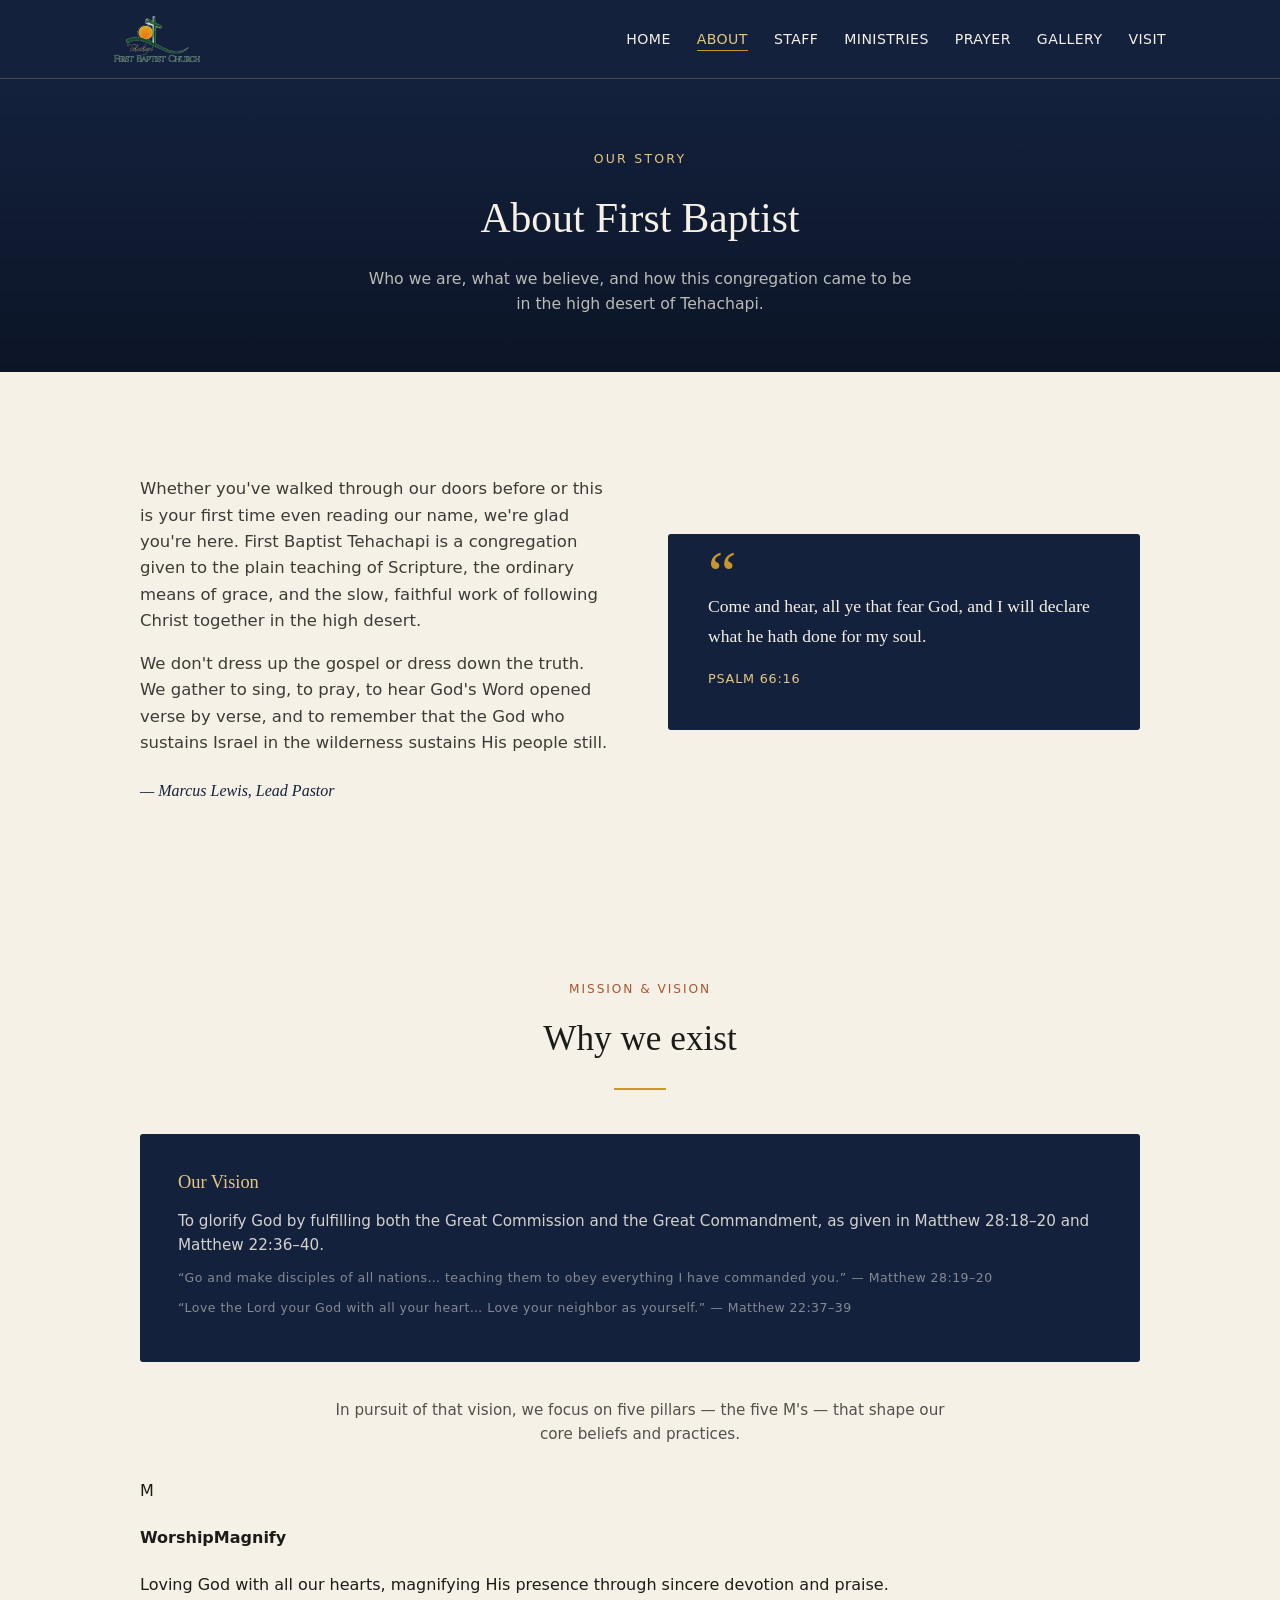
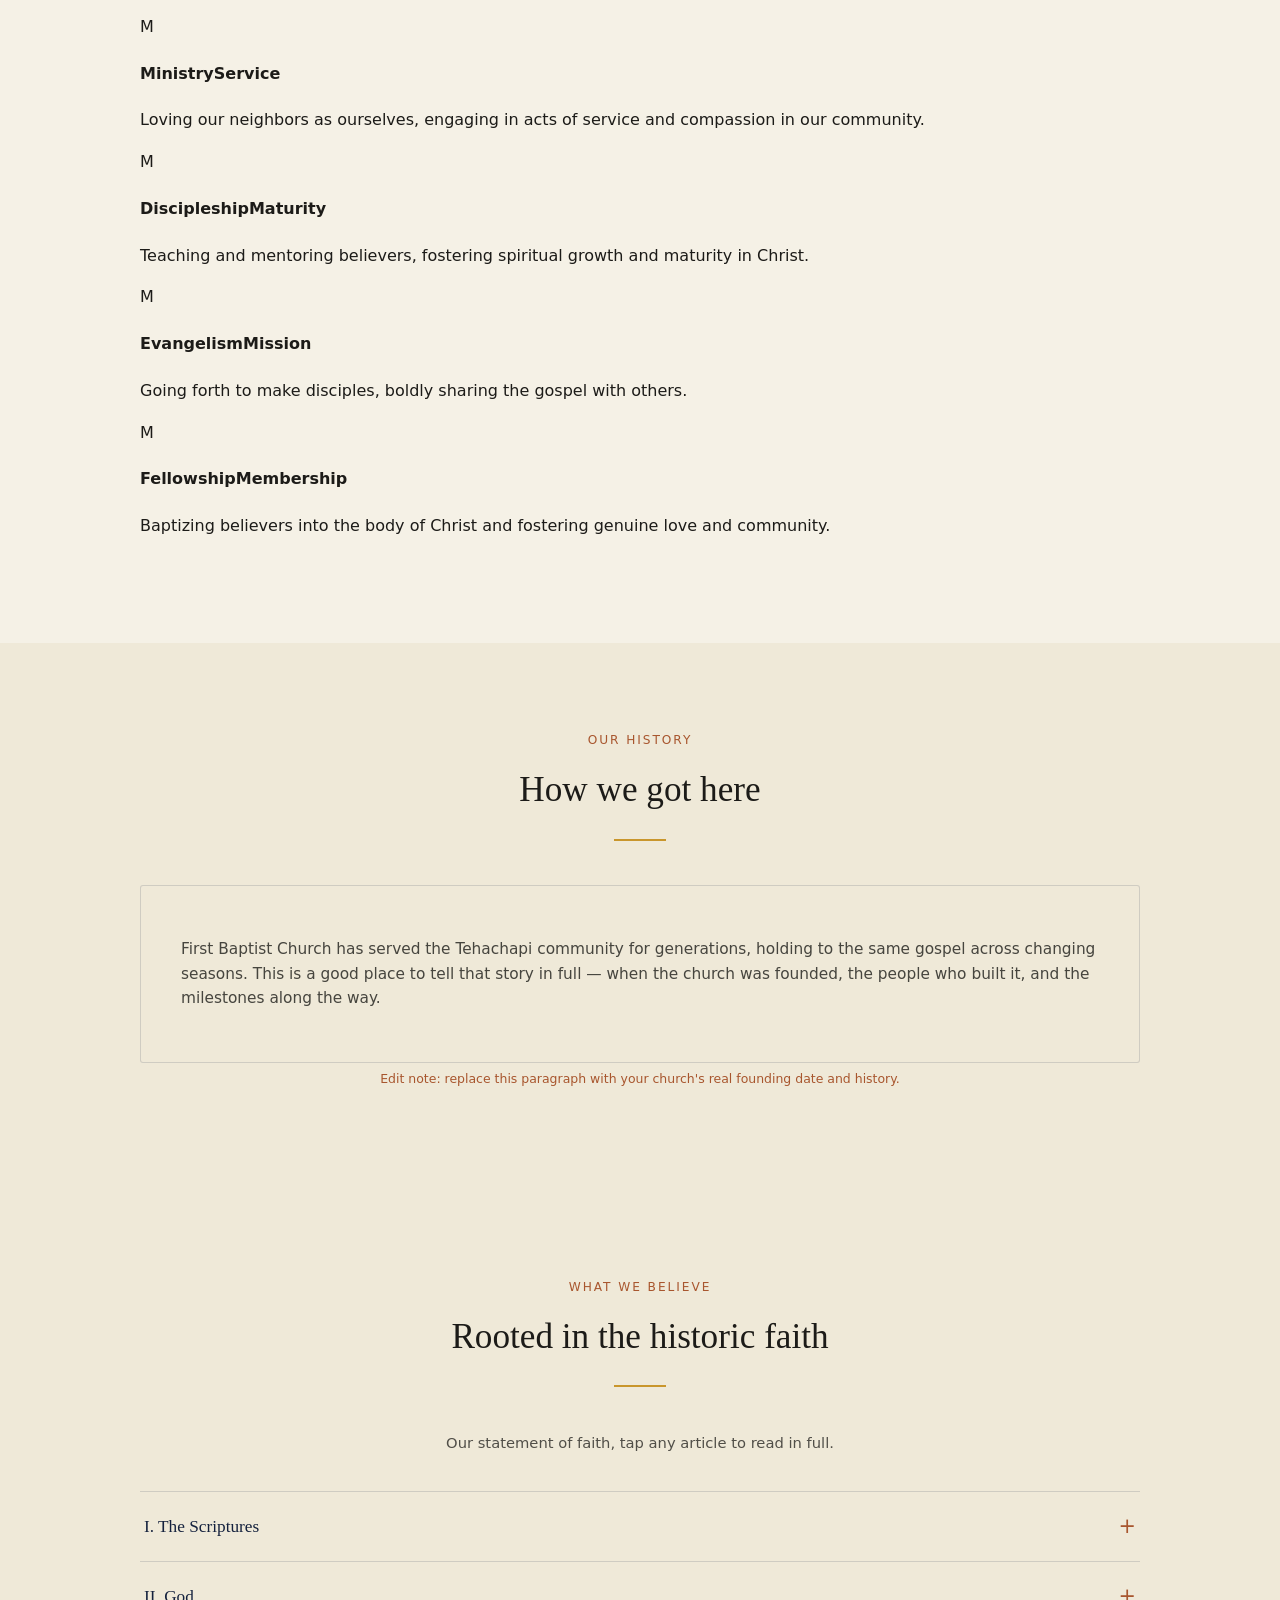
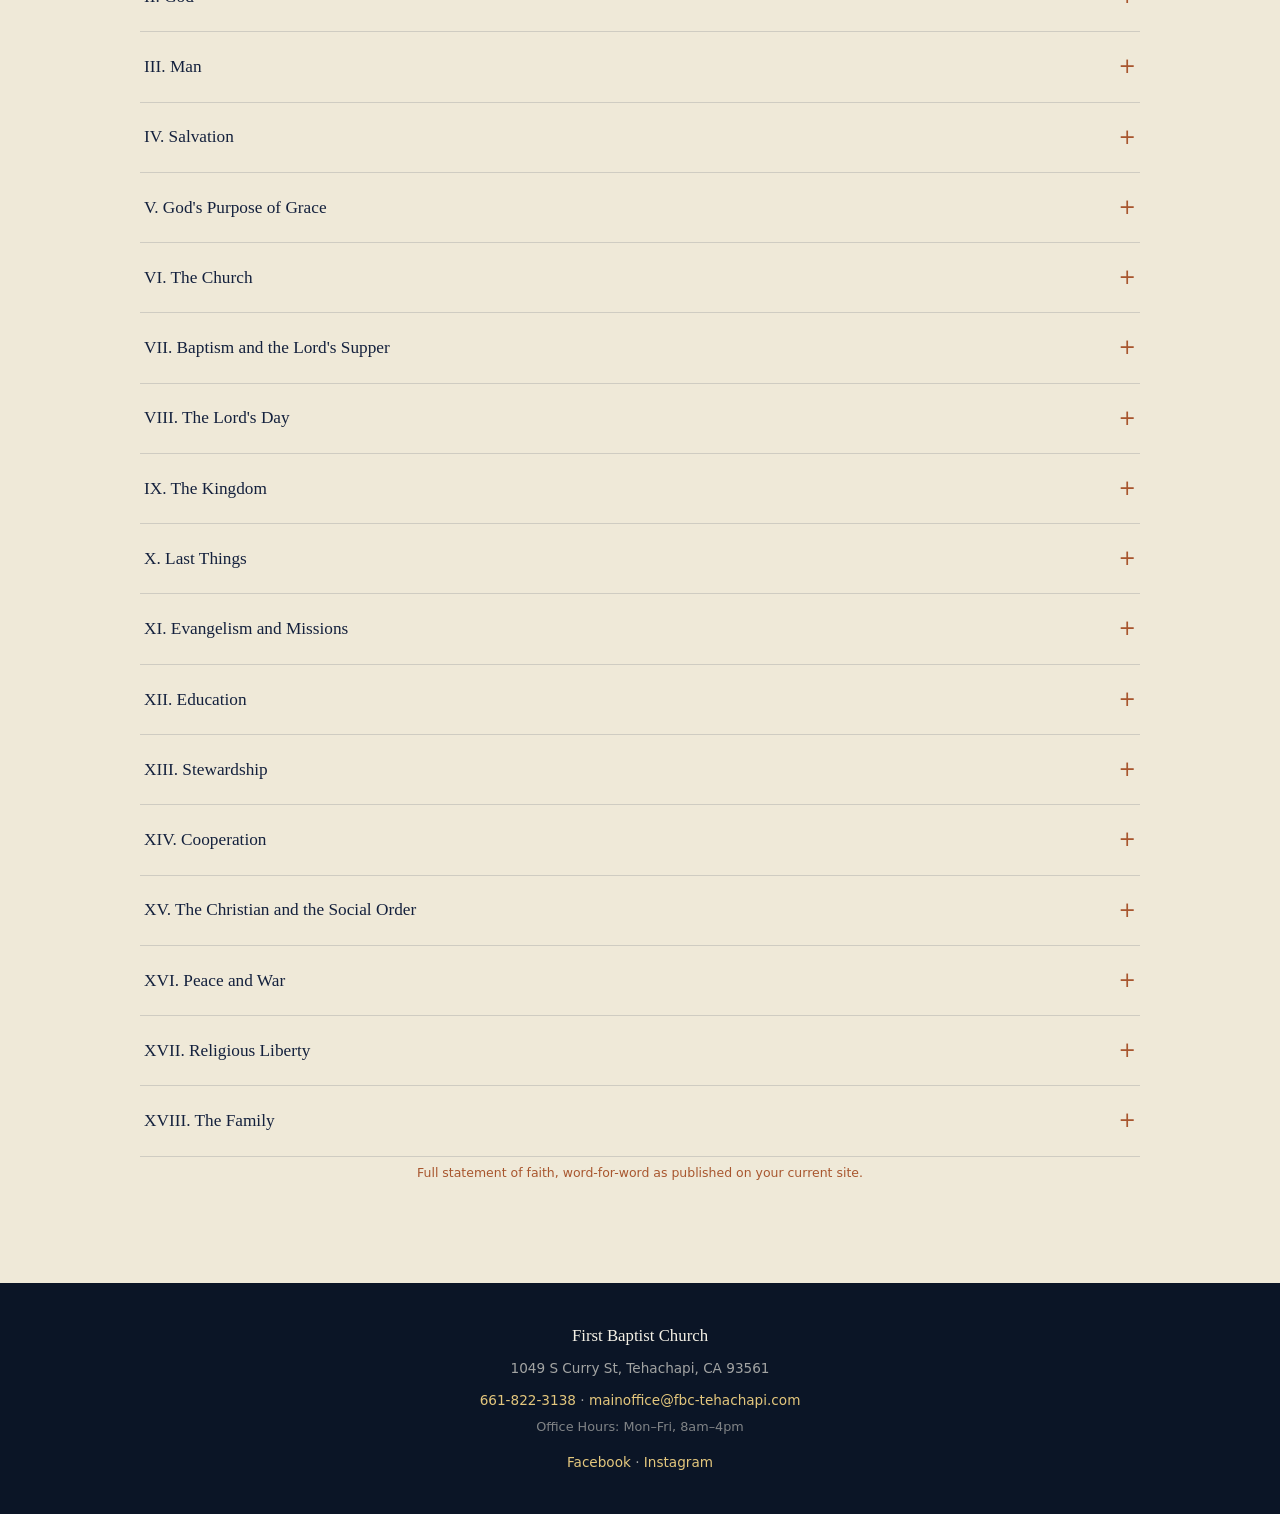
==== about.html @ 576e7f29 "Add files via upload" ====
<!DOCTYPE html>
<html lang="en">
<head>
<meta charset="UTF-8">
<meta name="viewport" content="width=device-width, initial-scale=1.0">
<title>About — First Baptist Church, Tehachapi</title>
<link rel="stylesheet" href="styles.css">
</head>
<body>

<header>
  <div class="nav-wrap">
    <a href="index.html" class="brand"><img src="logo-transparent.png" alt="First Baptist Church Tehachapi" class="logo-img"></a>
    <button class="nav-toggle" id="navToggle" aria-expanded="false" aria-controls="navMenu">Menu</button>
    <nav>
      <ul id="navMenu">
        <li><a href="index.html">Home</a></li>
        <li><a href="about.html" class="active">About</a></li>
        <li><a href="staff.html">Staff</a></li>
        <li><a href="ministries.html">Ministries</a></li>
        <li><a href="prayer-requests.html">Prayer</a></li>
        <li><a href="gallery.html">Gallery</a></li>
        <li><a href="index.html#visit">Visit</a></li>
      </ul>
    </nav>
  </div>
</header>

<div class="page-hero">
  <div class="eyebrow">Our Story</div>
  <h1>About First Baptist</h1>
  <p>Who we are, what we believe, and how this congregation came to be in the high desert of Tehachapi.</p>
</div>

<section>
  <div class="section-inner">
    <div class="welcome fade-in">
      <div>
        <p>Whether you've walked through our doors before or this is your first time even reading our name, we're glad you're here. First Baptist Tehachapi is a congregation given to the plain teaching of Scripture, the ordinary means of grace, and the slow, faithful work of following Christ together in the high desert.</p>
        <p>We don't dress up the gospel or dress down the truth. We gather to sing, to pray, to hear God's Word opened verse by verse, and to remember that the God who sustains Israel in the wilderness sustains His people still.</p>
        <div class="signature">— Marcus Lewis, Lead Pastor</div>
      </div>
      <div class="welcome-mark">
        Come and hear, all ye that fear God, and I will declare what he hath done for my soul.
        <div style="margin-top:16px; font-family:var(--sans); font-size:0.8rem; letter-spacing:0.06em; color:var(--gold-soft);">PSALM 66:16</div>
      </div>
    </div>
  </div>
</section>

<section id="mission">
  <div class="section-inner">
    <div class="section-head">
      <div class="section-eyebrow">Mission &amp; Vision</div>
      <h2>Why we exist</h2>
      <div class="rule"></div>
    </div>
    <div class="vision-block fade-in">
      <h3>Our Vision</h3>
      <p>To glorify God by fulfilling both the Great Commission and the Great Commandment, as given in Matthew 28:18&ndash;20 and Matthew 22:36&ndash;40.</p>
      <p class="ref">&ldquo;Go and make disciples of all nations&hellip; teaching them to obey everything I have commanded you.&rdquo; &mdash; Matthew 28:19&ndash;20</p>
      <p class="ref">&ldquo;Love the Lord your God with all your heart&hellip; Love your neighbor as yourself.&rdquo; &mdash; Matthew 22:37&ndash;39</p>
    </div>
    <p style="text-align:center; max-width:640px; margin:0 auto 32px; color:rgba(28,27,24,0.75); font-size:0.95rem;">In pursuit of that vision, we focus on five pillars &mdash; the five M's &mdash; that shape our core beliefs and practices.</p>
    <div class="five-ms fade-in">
      <div class="five-m-row">
        <div class="m-letter">M</div>
        <div>
          <h4><span class="category">Worship</span>Magnify</h4>
          <p>Loving God with all our hearts, magnifying His presence through sincere devotion and praise.</p>
        </div>
      </div>
      <div class="five-m-row">
        <div class="m-letter">M</div>
        <div>
          <h4><span class="category">Ministry</span>Service</h4>
          <p>Loving our neighbors as ourselves, engaging in acts of service and compassion in our community.</p>
        </div>
      </div>
      <div class="five-m-row">
        <div class="m-letter">M</div>
        <div>
          <h4><span class="category">Discipleship</span>Maturity</h4>
          <p>Teaching and mentoring believers, fostering spiritual growth and maturity in Christ.</p>
        </div>
      </div>
      <div class="five-m-row">
        <div class="m-letter">M</div>
        <div>
          <h4><span class="category">Evangelism</span>Mission</h4>
          <p>Going forth to make disciples, boldly sharing the gospel with others.</p>
        </div>
      </div>
      <div class="five-m-row">
        <div class="m-letter">M</div>
        <div>
          <h4><span class="category">Fellowship</span>Membership</h4>
          <p>Baptizing believers into the body of Christ and fostering genuine love and community.</p>
        </div>
      </div>
    </div>
  </div>
</section>

<section style="background:#EFE9D8;">
  <div class="section-inner">
    <div class="section-head">
      <div class="section-eyebrow">Our History</div>
      <h2>How we got here</h2>
      <div class="rule"></div>
    </div>
    <div class="history-block fade-in">
      <p>First Baptist Church has served the Tehachapi community for generations, holding to the same gospel across changing seasons. This is a good place to tell that story in full — when the church was founded, the people who built it, and the milestones along the way.</p>
    </div>
    <p class="edit-note">Edit note: replace this paragraph with your church's real founding date and history.</p>
  </div>
</section>

<section id="beliefs" style="background:#EFE9D8;">
  <div class="section-inner">
    <div class="section-head">
      <div class="section-eyebrow">What We Believe</div>
      <h2>Rooted in the historic faith</h2>
      <div class="rule"></div>
    </div>
    <p style="text-align:center; max-width:640px; margin:0 auto 36px; color:rgba(28,27,24,0.75); font-size:0.92rem;">Our statement of faith, tap any article to read in full.</p>

    <div class="doctrine fade-in">

      <details>
        <summary>I. The Scriptures</summary>
        <div class="doctrine-body">
          <p>The Holy Bible was written by men divinely inspired and is God's revelation of Himself to man. It is a perfect treasure of divine instruction. It has God for its author, salvation for its end, and truth, without any mixture of error, for its matter. Therefore, all Scripture is totally true and trustworthy. It reveals the principles by which God judges us, and therefore is, and will remain to the end of the world, the true center of Christian union, and the supreme standard by which all human conduct, creeds, and religious opinions should be tried. All Scripture is a testimony to Christ, who is Himself the focus of divine revelation.</p>
          <p class="doctrine-refs">Exodus 24:4; Deuteronomy 4:1-2; 17:19; Joshua 8:34; Psalms 19:7-10; 119:11,89,105,140; Isaiah 34:16; 40:8; Jeremiah 15:16; 36:1-32; Matthew 5:17-18; 22:29; Luke 21:33; 24:44-46; John 5:39; 16:13-15; 17:17; Acts 2:16ff.; 17:11; Romans 15:4; 16:25-26; 2 Timothy 3:15-17; Hebrews 1:1-2; 4:12; 1 Peter 1:25; 2 Peter 1:19-21.</p>
        </div>
      </details>

      <details>
        <summary>II. God</summary>
        <div class="doctrine-body">
          <p>There is one and only one living and true God. He is an intelligent, spiritual, and personal Being, the Creator, Redeemer, Preserver, and Ruler of the universe. God is infinite in holiness and all other perfections. God is all powerful and all knowing; and His perfect knowledge extends to all things, past, present, and future, including the future decisions of His free creatures. To Him we owe the highest love, reverence, and obedience. The eternal triune God reveals Himself to us as Father, Son, and Holy Spirit, with distinct personal attributes, but without division of nature, essence, or being.</p>
          <p><strong>A. God the Father</strong><br>God as Father reigns with providential care over His universe, His creatures, and the flow of the stream of human history according to the purposes of His grace. He is all powerful, all knowing, all loving, and all wise. God is Father in truth to those who become children of God through faith in Jesus Christ. He is fatherly in His attitude toward all men.</p>
          <p class="doctrine-refs">Genesis 1:1; 2:7; Exodus 3:14; 6:2-3; 15:11ff.; 20:1ff.; Leviticus 22:2; Deuteronomy 6:4; 32:6; 1 Chronicles 29:10; Psalm 19:1-3; Isaiah 43:3,15; 64:8; Jeremiah 10:10; 17:13; Matthew 6:9ff.; 7:11; 23:9; 28:19; Mark 1:9-11; John 4:24; 5:26; 14:6-13; 17:1-8; Acts 1:7; Romans 8:14-15; 1 Corinthians 8:6; Galatians 4:6; Ephesians 4:6; Colossians 1:15; 1 Timothy 1:17; Hebrews 11:6; 12:9; 1 Peter 1:17; 1 John 5:7.</p>
          <p><strong>B. God the Son</strong><br>Christ is the eternal Son of God. In His incarnation as Jesus Christ He was conceived of the Holy Spirit and born of the virgin Mary. Jesus perfectly revealed and did the will of God, taking upon Himself human nature with its demands and necessities and identifying Himself completely with mankind yet without sin. He honored the divine law by His personal obedience, and in His substitutionary death on the cross He made provision for the redemption of men from sin. He was raised from the dead with a glorified body and appeared to His disciples as the person who was with them before His crucifixion. He ascended into heaven and is now exalted at the right hand of God where He is the One Mediator, fully God, fully man, in whose Person is effected the reconciliation between God and man. He will return in power and glory to judge the world and to consummate His redemptive mission. He now dwells in all believers as the living and ever present Lord.</p>
          <p class="doctrine-refs">Genesis 18:1ff.; Psalms 2:7ff.; 110:1ff.; Isaiah 7:14; 53; Matthew 1:18-23; 3:17; 8:29; 11:27; 14:33; 16:16,27; 17:5; 27; 28:1-6,19; Mark 1:1; 3:11; Luke 1:35; 4:41; 22:70; 24:46; John 1:1-18,29; 10:30,38; 11:25-27; 12:44-50; 14:7-11; 16:15-16,28; 17:1-5, 21-22; 20:1-20,28; Acts 1:9; 2:22-24; 7:55-56; 9:4-5,20; Romans 1:3-4; 3:23-26; 5:6-21; 8:1-3,34; 10:4; 1 Corinthians 1:30; 2:2; 8:6; 15:1-8,24-28; 2 Corinthians 5:19-21; 8:9; Galatians 4:4-5; Ephesians 1:20; 3:11; 4:7-10; Philippians 2:5-11; Colossians 1:13-22; 2:9; 1 Thessalonians 4:14-18; 1 Timothy 2:5-6; 3:16; Titus 2:13-14; Hebrews 1:1-3; 4:14-15; 7:14-28; 9:12-15,24-28; 12:2; 13:8; 1 Peter 2:21-25; 3:22; 1 John 1:7-9; 3:2; 4:14-15; 5:9; 2 John 7-9; Revelation 1:13-16; 5:9-14; 12:10-11; 13:8; 19:16.</p>
          <p><strong>C. God the Holy Spirit</strong><br>The Holy Spirit is the Spirit of God, fully divine. He inspired holy men of old to write the Scriptures. Through illumination He enables men to understand truth. He exalts Christ. He convicts men of sin, of righteousness, and of judgment. He calls men to the Saviour, and effects regeneration. At the moment of regeneration He baptizes every believer into the Body of Christ. He cultivates Christian character, comforts believers, and bestows the spiritual gifts by which they serve God through His church. He seals the believer unto the day of final redemption. His presence in the Christian is the guarantee that God will bring the believer into the fullness of the stature of Christ. He enlightens and empowers the believer and the church in worship, evangelism, and service.</p>
          <p class="doctrine-refs">Genesis 1:2; Judges 14:6; Job 26:13; Psalms 51:11; 139:7ff.; Isaiah 61:1-3; Joel 2:28-32; Matthew 1:18; 3:16; 4:1; 12:28-32; 28:19; Mark 1:10,12; Luke 1:35; 4:1,18-19; 11:13; 12:12; 24:49; John 4:24; 14:16-17,26; 15:26; 16:7-14; Acts 1:8; 2:1-4,38; 4:31; 5:3; 6:3; 7:55; 8:17,39; 10:44; 13:2; 15:28; 16:6; 19:1-6; Romans 8:9-11,14-16,26-27; 1 Corinthians 2:10-14; 3:16; 12:3-11,13; Galatians 4:6; Ephesians 1:13-14; 4:30; 5:18; 1 Thessalonians 5:19; 1 Timothy 3:16; 4:1; 2 Timothy 1:14; 3:16; Hebrews 9:8,14; 2 Peter 1:21; 1 John 4:13; 5:6-7; Revelation 1:10; 22:17.</p>
        </div>
      </details>

      <details>
        <summary>III. Man</summary>
        <div class="doctrine-body">
          <p>Man is the special creation of God, made in His own image. He created them male and female as the crowning work of His creation. The gift of gender is thus part of the goodness of God's creation. In the beginning man was innocent of sin and was endowed by his Creator with freedom of choice. By his free choice man sinned against God and brought sin into the human race. Through the temptation of Satan man transgressed the command of God, and fell from his original innocence whereby his posterity inherit a nature and an environment inclined toward sin. Therefore, as soon as they are capable of moral action, they become transgressors and are under condemnation. Only the grace of God can bring man into His holy fellowship and enable man to fulfill the creative purpose of God. The sacredness of human personality is evident in that God created man in His own image, and in that Christ died for man; therefore, every person of every race possesses full dignity and is worthy of respect and Christian love.</p>
          <p class="doctrine-refs">Genesis 1:26-30; 2:5,7,18-22; 3; 9:6; Psalms 1; 8:3-6; 32:1-5; 51:5; Isaiah 6:5; Jeremiah 17:5; Matthew 16:26; Acts 17:26-31; Romans 1:19-32; 3:10-18,23; 5:6,12,19; 6:6; 7:14-25; 8:14-18,29; 1 Corinthians 1:21-31; 15:19,21-22; Ephesians 2:1-22; Colossians 1:21-22; 3:9-11.</p>
        </div>
      </details>

      <details>
        <summary>IV. Salvation</summary>
        <div class="doctrine-body">
          <p>Salvation involves the redemption of the whole man, and is offered freely to all who accept Jesus Christ as Lord and Saviour, who by His own blood obtained eternal redemption for the believer. In its broadest sense salvation includes regeneration, justification, sanctification, and glorification. There is no salvation apart from personal faith in Jesus Christ as Lord.</p>
          <p><strong>A. Regeneration</strong>, or the new birth, is a work of God's grace whereby believers become new creatures in Christ Jesus. It is a change of heart wrought by the Holy Spirit through conviction of sin, to which the sinner responds in repentance toward God and faith in the Lord Jesus Christ. Repentance and faith are inseparable experiences of grace. Repentance is a genuine turning from sin toward God. Faith is the acceptance of Jesus Christ and commitment of the entire personality to Him as Lord and Saviour.</p>
          <p><strong>B. Justification</strong> is God's gracious and full acquittal upon principles of His righteousness of all sinners who repent and believe in Christ. Justification brings the believer unto a relationship of peace and favor with God.</p>
          <p><strong>C. Sanctification</strong> is the experience, beginning in regeneration, by which the believer is set apart to God's purposes, and is enabled to progress toward moral and spiritual maturity through the presence and power of the Holy Spirit dwelling in him. Growth in grace should continue throughout the regenerate person's life.</p>
          <p><strong>D. Glorification</strong> is the culmination of salvation and is the final blessed and abiding state of the redeemed.</p>
          <p class="doctrine-refs">Genesis 3:15; Exodus 3:14-17; 6:2-8; Matthew 1:21; 4:17; 16:21-26; 27:22-28:6; Luke 1:68-69; 2:28-32; John 1:11-14,29; 3:3-21,36; 5:24; 10:9,28-29; 15:1-16; 17:17; Acts 2:21; 4:12; 15:11; 16:30-31; 17:30-31; 20:32; Romans 1:16-18; 2:4; 3:23-25; 4:3ff.; 5:8-10; 6:1-23; 8:1-18,29-39; 10:9-10,13; 13:11-14; 1 Corinthians 1:18,30; 6:19-20; 15:10; 2 Corinthians 5:17-20; Galatians 2:20; 3:13; 5:22-25; 6:15; Ephesians 1:7; 2:8-22; 4:11-16; Philippians 2:12-13; Colossians 1:9-22; 3:1ff.; 1 Thessalonians 5:23-24; 2 Timothy 1:12; Titus 2:11-14; Hebrews 2:1-3; 5:8-9; 9:24-28; 11:1-12:8,14; James 2:14-26; 1 Peter 1:2-23; 1 John 1:6-2:11; Revelation 3:20; 21:1-22:5.</p>
        </div>
      </details>

      <details>
        <summary>V. God's Purpose of Grace</summary>
        <div class="doctrine-body">
          <p>Election is the gracious purpose of God, according to which He regenerates, justifies, sanctifies, and glorifies sinners. It is consistent with the free agency of man, and comprehends all the means in connection with the end. It is the glorious display of God's sovereign goodness, and is infinitely wise, holy, and unchangeable. It excludes boasting and promotes humility.</p>
          <p>All true believers endure to the end. Those whom God has accepted in Christ, and sanctified by His Spirit, will never fall away from the state of grace, but shall persevere to the end. Believers may fall into sin through neglect and temptation, whereby they grieve the Spirit, impair their graces and comforts, and bring reproach on the cause of Christ and temporal judgments on themselves; yet they shall be kept by the power of God through faith unto salvation.</p>
          <p class="doctrine-refs">Genesis 12:1-3; Exodus 19:5-8; 1 Samuel 8:4-7,19-22; Isaiah 5:1-7; Jeremiah 31:31ff.; Matthew 16:18-19; 21:28-45; 24:22,31; 25:34; Luke 1:68-79; 2:29-32; 19:41-44; 24:44-48; John 1:12-14; 3:16; 5:24; 6:44-45,65; 10:27-29; 15:16; 17:6,12,17-18; Acts 20:32; Romans 5:9-10; 8:28-39; 10:12-15; 11:5-7,26-36; 1 Corinthians 1:1-2; 15:24-28; Ephesians 1:4-23; 2:1-10; 3:1-11; Colossians 1:12-14; 2 Thessalonians 2:13-14; 2 Timothy 1:12; 2:10,19; Hebrews 11:39&ndash;12:2; James 1:12; 1 Peter 1:2-5,13; 2:4-10; 1 John 1:7-9; 2:19; 3:2.</p>
        </div>
      </details>

      <details>
        <summary>VI. The Church</summary>
        <div class="doctrine-body">
          <p>A New Testament church of the Lord Jesus Christ is an autonomous local congregation of baptized believers, associated by covenant in the faith and fellowship of the gospel; observing the two ordinances of Christ, governed by His laws, exercising the gifts, rights, and privileges invested in them by His Word, and seeking to extend the gospel to the ends of the earth. Each congregation operates under the Lordship of Christ through democratic processes. In such a congregation each member is responsible and accountable to Christ as Lord. Its scriptural officers are pastors and deacons. While both men and women are gifted for service in the church, the office of pastor is limited to men as qualified by Scripture.</p>
          <p>The New Testament speaks also of the church as the Body of Christ which includes all of the redeemed of all the ages, believers from every tribe, and tongue, and people, and nation.</p>
          <p class="doctrine-refs">Matthew 16:15-19; 18:15-20; Acts 2:41-42,47; 5:11-14; 6:3-6; 13:1-3; 14:23,27; 15:1-30; 16:5; 20:28; Romans 1:7; 1 Corinthians 1:2; 3:16; 5:4-5; 7:17; 9:13-14; 12; Ephesians 1:22-23; 2:19-22; 3:8-11,21; 5:22-32; Philippians 1:1; Colossians 1:18; 1 Timothy 2:9-14; 3:1-15; 4:14; Hebrews 11:39-40; 1 Peter 5:1-4; Revelation 2-3; 21:2-3.</p>
        </div>
      </details>

      <details>
        <summary>VII. Baptism and the Lord's Supper</summary>
        <div class="doctrine-body">
          <p>Christian baptism is the immersion of a believer in water in the name of the Father, the Son, and the Holy Spirit. It is an act of obedience symbolizing the believer's faith in a crucified, buried, and risen Saviour, the believer's death to sin, the burial of the old life, and the resurrection to walk in newness of life in Christ Jesus. It is a testimony to his faith in the final resurrection of the dead. Being a church ordinance, it is prerequisite to the privileges of church membership and to the Lord's Supper.</p>
          <p>The Lord's Supper is a symbolic act of obedience whereby members of the church, through partaking of the bread and the fruit of the vine, memorialize the death of the Redeemer and anticipate His second coming.</p>
          <p class="doctrine-refs">Matthew 3:13-17; 26:26-30; 28:19-20; Mark 1:9-11; 14:22-26; Luke 3:21-22; 22:19-20; John 3:23; Acts 2:41-42; 8:35-39; 16:30-33; 20:7; Romans 6:3-5; 1 Corinthians 10:16,21; 11:23-29; Colossians 2:12. The first day of the week is the Lord's Day.</p>
        </div>
      </details>

      <details>
        <summary>VIII. The Lord's Day</summary>
        <div class="doctrine-body">
          <p>The first day of the week is the Lord's Day. It is a Christian institution for regular observance. It commemorates the resurrection of Christ from the dead and should include exercises of worship and spiritual devotion, both public and private. Activities on the Lord's Day should be commensurate with the Christian's conscience under the Lordship of Jesus Christ.</p>
          <p class="doctrine-refs">Exodus 20:8-11; Matthew 12:1-12; 28:1ff.; Mark 2:27-28; 16:1-7; Luke 24:1-3,33-36; John 4:21-24; 20:1,19-28; Acts 20:7; Romans 14:5-10; I Corinthians 16:1-2; Colossians 2:16; 3:16; Revelation 1:10.</p>
        </div>
      </details>

      <details>
        <summary>IX. The Kingdom</summary>
        <div class="doctrine-body">
          <p>The Kingdom of God includes both His general sovereignty over the universe and His particular kingship over men who willfully acknowledge Him as King. Particularly the Kingdom is the realm of salvation into which men enter by trustful, childlike commitment to Jesus Christ. Christians ought to pray and to labor that the Kingdom may come and God's will be done on earth. The full consummation of the Kingdom awaits the return of Jesus Christ and the end of this age.</p>
          <p class="doctrine-refs">Genesis 1:1; Isaiah 9:6-7; Jeremiah 23:5-6; Matthew 3:2; 4:8-10,23; 12:25-28; 13:1-52; 25:31-46; 26:29; Mark 1:14-15; 9:1; Luke 4:43; 8:1; 9:2; 12:31-32; 17:20-21; 23:42; John 3:3; 18:36; Acts 1:6-7; 17:22-31; Romans 5:17; 8:19; 1 Corinthians 15:24-28; Colossians 1:13; Hebrews 11:10,16; 12:28; 1 Peter 2:4-10; 4:13; Revelation 1:6,9; 5:10; 11:15; 21-22.</p>
        </div>
      </details>

      <details>
        <summary>X. Last Things</summary>
        <div class="doctrine-body">
          <p>God, in His own time and in His own way, will bring the world to its appropriate end. According to His promise, Jesus Christ will return personally and visibly in glory to the earth; the dead will be raised; and Christ will judge all men in righteousness. The unrighteous will be consigned to Hell, the place of everlasting punishment. The righteous in their resurrected and glorified bodies will receive their reward and will dwell forever in Heaven with the Lord.</p>
          <p class="doctrine-refs">Isaiah 2:4; 11:9; Matthew 16:27; 18:8-9; 19:28; 24:27,30,36,44; 25:31-46; 26:64; Mark 8:38; 9:43-48; Luke 12:40,48; 16:19-26; 17:22-37; 21:27-28; John 14:1-3; Acts 1:11; 17:31; Romans 14:10; 1 Corinthians 4:5; 15:24-28,35-58; 2 Corinthians 5:10; Philippians 3:20-21; Colossians 1:5; 3:4; 1 Thessalonians 4:14-18; 5:1ff.; 2 Thessalonians 1:7ff.; 2; 1 Timothy 6:14; 2 Timothy 4:1,8; Titus 2:13; Hebrews 9:27-28; James 5:8; 2 Peter 3:7ff.; 1 John 2:28; 3:2; Jude 14; Revelation 1:18; 3:11; 20:1-22:13.</p>
        </div>
      </details>

      <details>
        <summary>XI. Evangelism and Missions</summary>
        <div class="doctrine-body">
          <p>It is the duty and privilege of every follower of Christ and of every church of the Lord Jesus Christ to endeavor to make disciples of all nations. The new birth of man's spirit by God's Holy Spirit means the birth of love for others. Missionary effort on the part of all rests thus upon a spiritual necessity of the regenerate life, and is expressly and repeatedly commanded in the teachings of Christ. The Lord Jesus Christ has commanded the preaching of the gospel to all nations. It is the duty of every child of God to seek constantly to win the lost to Christ by verbal witness undergirded by a Christian lifestyle, and by other methods in harmony with the gospel of Christ.</p>
          <p class="doctrine-refs">Genesis 12:1-3; Exodus 19:5-6; Isaiah 6:1-8; Matthew 9:37-38; 10:5-15; 13:18-30, 37-43; 16:19; 22:9-10; 24:14; 28:18-20; Luke 10:1-18; 24:46-53; John 14:11-12; 15:7-8,16; 17:15; 20:21; Acts 1:8; 2; 8:26-40; 10:42-48; 13:2-3; Romans 10:13-15; Ephesians 3:1-11; 1 Thessalonians 1:8; 2 Timothy 4:5; Hebrews 2:1-3; 11:39-12:2; 1 Peter 2:4-10; Revelation 22:17.</p>
        </div>
      </details>

      <details>
        <summary>XII. Education</summary>
        <div class="doctrine-body">
          <p>Christianity is the faith of enlightenment and intelligence. In Jesus Christ abide all the treasures of wisdom and knowledge. All sound learning is, therefore, a part of our Christian heritage. The new birth opens all human faculties and creates a thirst for knowledge. Moreover, the cause of education in the Kingdom of Christ is co-ordinate with the causes of missions and general benevolence, and should receive along with these the liberal support of the churches. An adequate system of Christian education is necessary to a complete spiritual program for Christ's people.</p>
          <p>In Christian education there should be a proper balance between academic freedom and academic responsibility. Freedom in any orderly relationship of human life is always limited and never absolute. The freedom of a teacher in a Christian school, college, or seminary is limited by the pre-eminence of Jesus Christ, by the authoritative nature of the Scriptures, and by the distinct purpose for which the school exists.</p>
          <p class="doctrine-refs">Deuteronomy 4:1,5,9,14; 6:1-10; 31:12-13; Nehemiah 8:1-8; Job 28:28; Psalms 19:7ff.; 119:11; Proverbs 3:13ff.; 4:1-10; 8:1-7,11; 15:14; Ecclesiastes 7:19; Matthew 5:2; 7:24ff.; 28:19-20; Luke 2:40; 1 Corinthians 1:18-31; Ephesians 4:11-16; Philippians 4:8; Colossians 2:3,8-9; 1 Timothy 1:3-7; 2 Timothy 2:15; 3:14-17; Hebrews 5:12-6:3; James 1:5; 3:17.</p>
        </div>
      </details>

      <details>
        <summary>XIII. Stewardship</summary>
        <div class="doctrine-body">
          <p>God is the source of all blessings, temporal and spiritual; all that we have and are we owe to Him. Christians have a spiritual debtorship to the whole world, a holy trusteeship in the gospel, and a binding stewardship in their possessions. They are therefore under obligation to serve Him with their time, talents, and material possessions; and should recognize all these as entrusted to them to use for the glory of God and for helping others. According to the Scriptures, Christians should contribute of their means cheerfully, regularly, systematically, proportionately, and liberally for the advancement of the Redeemer's cause on earth.</p>
          <p class="doctrine-refs">Genesis 14:20; Leviticus 27:30-32; Deuteronomy 8:18; Malachi 3:8-12; Matthew 6:1-4,19-21; 19:21; 23:23; 25:14-29; Luke 12:16-21,42; 16:1-13; Acts 2:44-47; 5:1-11; 17:24-25; 20:35; Romans 6:6-22; 12:1-2; 1 Corinthians 4:1-2; 6:19-20; 12; 16:1-4; 2 Corinthians 8-9; 12:15; Philippians 4:10-19; 1 Peter 1:18-19.</p>
        </div>
      </details>

      <details>
        <summary>XIV. Cooperation</summary>
        <div class="doctrine-body">
          <p>Christ's people should, as occasion requires, organize such associations and conventions as may best secure cooperation for the great objects of the Kingdom of God. Such organizations have no authority over one another or over the churches. They are voluntary and advisory bodies designed to elicit, combine, and direct the energies of our people in the most effective manner. Members of New Testament churches should cooperate with one another in carrying forward the missionary, educational, and benevolent ministries for the extension of Christ's Kingdom. Christian unity in the New Testament sense is spiritual harmony and voluntary cooperation for common ends by various groups of Christ's people. Cooperation is desirable between the various Christian denominations, when the end to be attained is itself justified, and when such cooperation involves no violation of conscience or compromise of loyalty to Christ and His Word as revealed in the New Testament.</p>
          <p class="doctrine-refs">Exodus 17:12; 18:17ff.; Judges 7:21; Ezra 1:3-4; 2:68-69; 5:14-15; Nehemiah 4; 8:1-5; Matthew 10:5-15; 20:1-16; 22:1-10; 28:19-20; Mark 2:3; Luke 10:1ff.; Acts 1:13-14; 2:1ff.; 4:31-37; 13:2-3; 15:1-35; 1 Corinthians 1:10-17; 3:5-15; 12; 2 Corinthians 8-9; Galatians 1:6-10; Ephesians 4:1-16; Philippians 1:15-18.</p>
        </div>
      </details>

      <details>
        <summary>XV. The Christian and the Social Order</summary>
        <div class="doctrine-body">
          <p>All Christians are under obligation to seek to make the will of Christ supreme in our own lives and in human society. Means and methods used for the improvement of society and the establishment of righteousness among men can be truly and permanently helpful only when they are rooted in the regeneration of the individual by the saving grace of God in Jesus Christ. In the spirit of Christ, Christians should oppose racism, every form of greed, selfishness, and vice, and all forms of sexual immorality, including adultery, homosexuality, and pornography. We should work to provide for the orphaned, the needy, the abused, the aged, the helpless, and the sick. We should speak on behalf of the unborn and contend for the sanctity of all human life from conception to natural death. Every Christian should seek to bring industry, government, and society as a whole under the sway of the principles of righteousness, truth, and brotherly love. In order to promote these ends Christians should be ready to work with all men of good will in any good cause, always being careful to act in the spirit of love without compromising their loyalty to Christ and His truth.</p>
          <p class="doctrine-refs">Exodus 20:3-17; Leviticus 6:2-5; Deuteronomy 10:12; 27:17; Psalm 101:5; Micah 6:8; Zechariah 8:16; Matthew 5:13-16,43-48; 22:36-40; 25:35; Mark 1:29-34; 2:3ff.; 10:21; Luke 4:18-21; 10:27-37; 20:25; John 15:12; 17:15; Romans 12&ndash;14; 1Corinthians 5:9-10; 6:1-7; 7:20-24; 10:23-11:1; Galatians 3:26-28; Ephesians 6:5-9; Colossians 3:12-17; 1 Thessalonians 3:12; Philemon; James 1:27; 2:8.</p>
        </div>
      </details>

      <details>
        <summary>XVI. Peace and War</summary>
        <div class="doctrine-body">
          <p>It is the duty of Christians to seek peace with all men on principles of righteousness. In accordance with the spirit and teachings of Christ they should do all in their power to put an end to war.</p>
          <p>The true remedy for the war spirit is the gospel of our Lord. The supreme need of the world is the acceptance of His teachings in all the affairs of men and nations, and the practical application of His law of love. Christian people throughout the world should pray for the reign of the Prince of Peace.</p>
          <p class="doctrine-refs">Isaiah 2:4; Matthew 5:9,38-48; 6:33; 26:52; Luke 22:36,38; Romans 12:18-19; 13:1-7; 14:19; Hebrews 12:14; James 4:1-2.</p>
        </div>
      </details>

      <details>
        <summary>XVII. Religious Liberty</summary>
        <div class="doctrine-body">
          <p>God alone is Lord of the conscience, and He has left it free from the doctrines and commandments of men which are contrary to His Word or not contained in it. Church and state should be separate. The state owes to every church protection and full freedom in the pursuit of its spiritual ends. In providing for such freedom no ecclesiastical group or denomination should be favored by the state more than others. Civil government being ordained of God, it is the duty of Christians to render loyal obedience thereto in all things not contrary to the revealed will of God. The church should not resort to the civil power to carry on its work. The gospel of Christ contemplates spiritual means alone for the pursuit of its ends. The state has no right to impose penalties for religious opinions of any kind. The state has no right to impose taxes for the support of any form of religion. A free church in a free state is the Christian ideal, and this implies the right of free and unhindered access to God on the part of all men, and the right to form and propagate opinions in the sphere of religion without interference by the civil power.</p>
          <p class="doctrine-refs">Genesis 1:27; 2:7; Matthew 6:6-7,24; 16:26; 22:21; John 8:36; Acts 4:19-20; Romans 6:1-2; 13:1-7; Galatians 5:1,13; Philippians 3:20; 1 Timothy 2:1-2; James 4:12; 1 Peter 2:12-17; 3:11-17; 4:12-19.</p>
        </div>
      </details>

      <details>
        <summary>XVIII. The Family</summary>
        <div class="doctrine-body">
          <p>God has ordained the family as the foundational institution of human society. It is composed of persons related to one another by marriage, blood, or adoption.</p>
          <p>Marriage is the uniting of one man and one woman in covenant commitment for a lifetime. It is God's unique gift to reveal the union between Christ and His church and to provide for the man and the woman in marriage the framework for intimate companionship, the channel of sexual expression according to biblical standards, and the means for procreation of the human race.</p>
          <p>The husband and wife are of equal worth before God, since both are created in God's image. The marriage relationship models the way God relates to His people. A husband is to love his wife as Christ loved the church. He has the God-given responsibility to provide for, to protect, and to lead his family. A wife is to submit herself graciously to the servant leadership of her husband even as the church willingly submits to the headship of Christ. She, being in the image of God as is her husband and thus equal to him, has the God-given responsibility to respect her husband and to serve as his helper in managing the household and nurturing the next generation.</p>
          <p>Children, from the moment of conception, are a blessing and heritage from the Lord. Parents are to demonstrate to their children God's pattern for marriage. Parents are to teach their children spiritual and moral values and to lead them, through consistent lifestyle example and loving discipline, to make choices based on biblical truth. Children are to honor and obey their parents.</p>
          <p class="doctrine-refs">Genesis 1:26-28; 2:15-25; 3:1-20; Exodus 20:12; Deuteronomy 6:4-9; Joshua 24:15; 1 Samuel 1:26-28; Psalms 51:5; 78:1-8; 127; 128; 139:13-16; Proverbs 1:8; 5:15-20; 6:20-22; 12:4; 13:24; 14:1; 17:6; 18:22; 22:6,15; 23:13-14; 24:3; 29:15,17; 31:10-31; Ecclesiastes 4:9-12; 9:9; Malachi 2:14-16; Matthew 5:31-32; 18:2-5; 19:3-9; Mark 10:6-12; Romans 1:18-32; 1 Corinthians 7:1-16; Ephesians 5:21-33; 6:1-4; Colossians 3:18-21; 1 Timothy 5:8,14; 2 Timothy 1:3-5; Titus 2:3-5; Hebrews 13:4; 1 Peter 3:1-7.</p>
        </div>
      </details>

    </div>
    <p class="edit-note">Full statement of faith, word-for-word as published on your current site.</p>
  </div>
</section>

<footer>
  <div class="brand-line">First Baptist Church</div>
  <div>1049 S Curry St, Tehachapi, CA 93561</div>
  <div style="margin-top:10px;">
    <a href="tel:+16618223138">661-822-3138</a> · <a href="mailto:mainoffice@fbc-tehachapi.com">mainoffice@fbc-tehachapi.com</a>
  </div>
  <div style="margin-top:6px; font-size:0.8rem; color:rgba(245,241,230,0.5);">Office Hours: Mon–Fri, 8am–4pm</div>
  <div style="margin-top:14px;">
    <a href="https://www.facebook.com/profile.php?id=100064793223810" target="_blank" rel="noopener">Facebook</a> ·
    <a href="https://www.instagram.com/tehachapifirstbaptist/" target="_blank" rel="noopener">Instagram</a>
  </div>
</footer>

<script src="script.js"></script>
</body>
</html>
---- styles.css ----
:root{
  --navy:#14213D;
  --navy-deep:#0B1526;
  --gold:#C9962C;
  --gold-soft:#E4C77D;
  --parchment:#F5F1E6;
  --clay:#A8562E;
  --ink:#1C1B18;
  --line: rgba(20,33,61,0.14);
  --serif: Cambria, Georgia, "Times New Roman", serif;
  --sans: Calibri, "Segoe UI", system-ui, sans-serif;
}

*{box-sizing:border-box;}
html{scroll-behavior:smooth;}
body{
  margin:0;
  background:var(--parchment);
  color:var(--ink);
  font-family:var(--sans);
  line-height:1.6;
}

a{color:inherit;}
img{max-width:100%; display:block;}

:focus-visible{
  outline:3px solid var(--clay);
  outline-offset:3px;
}

@media (prefers-reduced-motion: reduce){
  html{scroll-behavior:auto;}
  *{animation-duration:0.001ms !important; transition-duration:0.001ms !important;}
}

/* ---------- Header ---------- */
header{
  position:sticky; top:0; z-index:50;
  background:var(--navy);
  border-bottom:1px solid rgba(228,199,125,0.25);
}
.nav-wrap{
  max-width:1100px; margin:0 auto;
  display:flex; align-items:center; justify-content:space-between;
  padding:16px 24px;
}
.brand{
  font-family:var(--serif);
  color:var(--parchment);
  font-size:1.15rem;
  letter-spacing:0.02em;
  text-decoration:none;
  display:flex;
  align-items:center;
}
.brand .logo-img{
  height:46px;
  width:auto;
  display:block;
}
.brand strong{color:var(--gold-soft); font-weight:700;}
nav ul{
  display:flex; gap:26px; list-style:none; margin:0; padding:0;
}
nav a{
  color:var(--parchment);
  text-decoration:none;
  font-size:0.88rem;
  letter-spacing:0.03em;
  text-transform:uppercase;
  border-bottom:1px solid transparent;
  padding-bottom:3px;
  transition:border-color .2s ease, color .2s ease;
}
nav a:hover, nav a.active{border-color:var(--gold); color:var(--gold-soft);}
.nav-toggle{display:none;}

@media (max-width: 780px){
  nav ul{
    position:absolute; top:100%; left:0; right:0;
    background:var(--navy);
    flex-direction:column; gap:0;
    max-height:0; overflow:hidden;
    transition:max-height .3s ease;
    border-bottom:1px solid rgba(228,199,125,0.25);
  }
  nav ul.open{max-height:400px;}
  nav li{border-top:1px solid rgba(245,241,230,0.08);}
  nav a{display:block; padding:14px 24px;}
  .nav-toggle{
    display:block; background:none; border:1px solid var(--gold-soft);
    color:var(--gold-soft); font-size:1rem; padding:6px 12px; border-radius:2px;
    cursor:pointer;
  }
}

/* ---------- Hero (home) ---------- */
.hero{
  position:relative;
  background:linear-gradient(180deg, var(--navy) 0%, var(--navy) 55%, var(--navy-deep) 100%);
  color:var(--parchment);
  overflow:hidden;
  padding:90px 24px 0;
}
.hero-inner{
  max-width:1100px; margin:0 auto;
  position:relative; z-index:2;
  text-align:center;
  padding-bottom:70px;
}
.eyebrow{
  font-family:var(--sans);
  text-transform:uppercase;
  letter-spacing:0.18em;
  font-size:0.78rem;
  color:var(--gold-soft);
  margin-bottom:22px;
}
.hero h1{
  font-family:var(--serif);
  font-weight:400;
  font-size:clamp(2rem, 4.6vw, 3.4rem);
  line-height:1.25;
  margin:0 0 18px;
  max-width:820px;
  margin-left:auto; margin-right:auto;
}
.hero h1 em{font-style:italic; color:var(--gold-soft);}
.hero .verse-ref{
  font-size:0.9rem;
  letter-spacing:0.06em;
  color:rgba(245,241,230,0.65);
  margin-bottom:36px;
}
.hero-cta{
  display:flex; gap:16px; justify-content:center; flex-wrap:wrap;
  margin-bottom:56px;
}
.btn{
  font-family:var(--sans);
  font-size:0.92rem;
  letter-spacing:0.04em;
  text-decoration:none;
  padding:13px 28px;
  border-radius:2px;
  display:inline-block;
  transition:transform .2s ease, background .2s ease, color .2s ease;
}
.btn-primary{background:var(--gold); color:var(--navy-deep); font-weight:700;}
.btn-primary:hover{background:var(--gold-soft); transform:translateY(-1px);}
.btn-ghost{border:1px solid rgba(245,241,230,0.4); color:var(--parchment);}
.btn-ghost:hover{border-color:var(--gold-soft); color:var(--gold-soft);}

.horizon{position:relative; height:130px;}
.horizon svg{position:absolute; bottom:0; left:0; width:100%; height:100%;}

.psalm-widget{max-width:1100px; margin:-46px auto 0; position:relative; z-index:3; padding:0 24px 0;}
.psalm-card{
  background:var(--parchment); color:var(--ink);
  border:1px solid var(--line); border-radius:3px;
  box-shadow:0 18px 40px rgba(11,21,38,0.28);
  padding:28px 32px;
  display:flex; align-items:center; justify-content:space-between; gap:24px;
  flex-wrap:wrap;
}
.psalm-card .label{font-size:0.75rem; letter-spacing:0.14em; text-transform:uppercase; color:var(--clay); margin-bottom:6px;}
.psalm-card .psalm-num{font-family:var(--serif); font-size:1.5rem;}
.psalm-card .desc{font-size:0.9rem; color:rgba(28,27,24,0.7); max-width:420px;}

/* ---------- Interior page hero (About / Staff / Ministries / Gallery) ---------- */
.page-hero{
  background:linear-gradient(180deg, var(--navy) 0%, var(--navy-deep) 100%);
  color:var(--parchment);
  padding:70px 24px 56px;
  text-align:center;
}
.page-hero .eyebrow{margin-bottom:16px;}
.page-hero h1{
  font-family:var(--serif); font-weight:400;
  font-size:clamp(1.8rem, 4vw, 2.6rem);
  margin:0 0 14px;
}
.page-hero p{
  max-width:560px; margin:0 auto;
  color:rgba(245,241,230,0.75);
  font-size:0.98rem;
}

/* ---------- Sections ---------- */
section{padding:88px 24px;}
.section-inner{max-width:1000px; margin:0 auto;}
.section-head{margin-bottom:44px; text-align:center;}
.section-eyebrow{text-transform:uppercase; letter-spacing:0.16em; font-size:0.76rem; color:var(--clay); margin-bottom:12px;}
.section-head h2{font-family:var(--serif); font-weight:400; font-size:clamp(1.6rem, 3vw, 2.2rem); margin:0;}
.rule{width:52px; height:2px; background:var(--gold); margin:20px auto 0;}

.fade-in{opacity:0; transform:translateY(18px); transition:opacity .7s ease, transform .7s ease;}
.fade-in.visible{opacity:1; transform:none;}

/* Welcome (About page) */
.welcome{display:grid; grid-template-columns:1fr 1fr; gap:56px; align-items:center;}
.welcome p{font-size:1.03rem; color:rgba(28,27,24,0.85);}
.welcome .signature{font-family:var(--serif); font-style:italic; margin-top:22px; color:var(--navy);}
.welcome-mark{
  background:var(--navy); color:var(--parchment);
  padding:40px; border-radius:3px;
  font-family:var(--serif); font-size:1.1rem; line-height:1.7;
  position:relative;
}
.welcome-mark::before{
  content:"\201C"; font-family:var(--serif); font-size:4rem; color:var(--gold);
  line-height:0; display:block; margin-bottom:18px;
}
@media (max-width:800px){.welcome{grid-template-columns:1fr;}}

/* Beliefs */
.beliefs-grid{display:grid; grid-template-columns:repeat(3, 1fr); gap:32px;}
.belief{border-top:2px solid var(--gold); padding-top:18px;}
.belief h3{font-family:var(--serif); font-weight:400; font-size:1.15rem; margin:0 0 10px;}
.belief p{font-size:0.92rem; color:rgba(28,27,24,0.75); margin:0;}
@media (max-width:760px){.beliefs-grid{grid-template-columns:1fr;}}

/* Mission / Vision pillars */
.pillars{
  display:grid; grid-template-columns:repeat(5, 1fr); gap:20px;
}
.pillar{
  background:var(--parchment); border:1px solid var(--line); border-radius:3px;
  padding:22px 18px; text-align:center;
}
.pillar .num{font-family:var(--serif); color:var(--clay); font-size:1.3rem; margin-bottom:8px;}
.pillar h4{font-family:var(--serif); font-weight:400; font-size:1.02rem; margin:0 0 8px;}
.pillar p{font-size:0.82rem; color:rgba(28,27,24,0.7); margin:0;}
@media (max-width:900px){.pillars{grid-template-columns:repeat(2, 1fr);}}
@media (max-width:500px){.pillars{grid-template-columns:1fr;}}

.vision-block{
  background:var(--navy); color:var(--parchment);
  border-radius:3px; padding:34px 38px; margin-bottom:36px;
}
.vision-block h3{font-family:var(--serif); font-weight:400; color:var(--gold-soft); margin:0 0 12px; font-size:1.15rem;}
.vision-block p{font-size:0.95rem; color:rgba(245,241,230,0.85); margin:0 0 10px;}
.vision-block .ref{font-size:0.78rem; color:rgba(245,241,230,0.5); letter-spacing:0.04em;}

/* Doctrinal statement accordion */
.doctrine{border-top:1px solid var(--line);}
.doctrine details{
  border-bottom:1px solid var(--line);
  padding:18px 4px;
}
.doctrine summary{
  cursor:pointer;
  font-family:var(--serif);
  font-size:1.08rem;
  color:var(--navy);
  list-style:none;
  display:flex; justify-content:space-between; align-items:center;
}
.doctrine summary::-webkit-details-marker{display:none;}
.doctrine summary::after{
  content:"+";
  font-family:var(--sans); color:var(--clay); font-size:1.3rem; margin-left:12px;
}
.doctrine details[open] summary::after{content:"\2212";}
.doctrine .doctrine-body{
  margin-top:14px; font-size:0.92rem; color:rgba(28,27,24,0.8);
}
.doctrine .doctrine-body p{margin:0 0 12px;}
.doctrine .doctrine-refs{
  font-size:0.76rem; color:var(--clay); line-height:1.6; margin-top:10px;
}

/* History timeline-ish block (About page) */
.history-block{
  background:#EFE9D8; border:1px solid var(--line); border-radius:3px;
  padding:36px 40px;
}
.history-block p{font-size:0.96rem; color:rgba(28,27,24,0.8);}

/* This week */
.week-list{display:grid; gap:1px; background:var(--line); border:1px solid var(--line);}
.week-item{background:var(--parchment); display:grid; grid-template-columns:140px 1fr; gap:24px; padding:26px 28px;}
.week-item .when{font-family:var(--serif); color:var(--clay); font-size:1rem;}
.week-item h3{margin:0 0 6px; font-family:var(--serif); font-weight:400; font-size:1.15rem;}
.week-item p{margin:0; font-size:0.92rem; color:rgba(28,27,24,0.75);}
@media (max-width:600px){.week-item{grid-template-columns:1fr; gap:6px;}}

/* Staff */
.staff-grid{display:grid; grid-template-columns:repeat(3, 1fr); gap:36px;}
.staff-card{text-align:center;}
.staff-photo{
  width:132px; height:132px; border-radius:50%;
  margin:0 auto 18px;
  background:linear-gradient(135deg, var(--navy), var(--clay));
  color:var(--parchment);
  display:flex; align-items:center; justify-content:center;
  font-family:var(--serif); font-size:1.6rem; letter-spacing:0.04em;
  border:3px solid var(--gold-soft);
}
.staff-card h3{font-family:var(--serif); font-weight:400; font-size:1.15rem; margin:0 0 4px;}
.staff-role{font-size:0.78rem; letter-spacing:0.1em; text-transform:uppercase; color:var(--clay); margin-bottom:12px;}
.staff-card p.bio{font-size:0.9rem; color:rgba(28,27,24,0.75); margin:0;}
@media (max-width:760px){.staff-grid{grid-template-columns:1fr; max-width:340px; margin:0 auto;}}

/* Ministries */
.ministry-grid{display:grid; grid-template-columns:repeat(2, 1fr); gap:28px;}
.ministry-card{
  background:#EFE9D8; border:1px solid var(--line); border-radius:3px;
  padding:30px 32px;
}
.ministry-tag{
  display:inline-block; font-size:0.72rem; letter-spacing:0.12em; text-transform:uppercase;
  color:var(--parchment); background:var(--navy); padding:4px 10px; border-radius:2px;
  margin-bottom:14px;
}
.ministry-card h3{font-family:var(--serif); font-weight:400; font-size:1.2rem; margin:0 0 10px;}
.ministry-card p{font-size:0.92rem; color:rgba(28,27,24,0.75); margin:0;}
@media (max-width:760px){.ministry-grid{grid-template-columns:1fr;}}

/* Gallery */
.gallery-grid{
  display:grid; grid-template-columns:repeat(3, 1fr); gap:14px;
}
.gallery-item{
  aspect-ratio:4/3;
  border-radius:2px;
  display:flex; align-items:flex-end;
  padding:14px;
  color:var(--parchment);
  font-size:0.78rem; letter-spacing:0.06em; text-transform:uppercase;
  position:relative;
  overflow:hidden;
}
.gallery-item span{position:relative; z-index:2; text-shadow:0 1px 3px rgba(0,0,0,0.5);}
.gallery-item::after{
  content:"";
  position:absolute; inset:0;
  background:linear-gradient(0deg, rgba(11,21,38,0.55), rgba(11,21,38,0.05));
}
@media (max-width:760px){
  .gallery-grid{grid-template-columns:repeat(2, 1fr);}
}
@media (max-width:480px){
  .gallery-grid{grid-template-columns:1fr;}
}

/* Visit */
.visit{background:var(--navy); color:var(--parchment);}
.visit .section-eyebrow{color:var(--gold-soft);}
.visit-grid{display:grid; grid-template-columns:repeat(3,1fr); gap:36px; text-align:center;}
.visit-item .label{text-transform:uppercase; letter-spacing:0.12em; font-size:0.75rem; color:var(--gold-soft); margin-bottom:10px;}
.visit-item .value{font-family:var(--serif); font-size:1.2rem;}
.visit-item .sub{font-size:0.85rem; color:rgba(245,241,230,0.6); margin-top:6px;}
@media (max-width:720px){.visit-grid{grid-template-columns:1fr; gap:40px;}}

/* Footer */
footer{background:var(--navy-deep); color:rgba(245,241,230,0.65); padding:40px 24px; text-align:center; font-size:0.85rem;}
footer .brand-line{font-family:var(--serif); color:var(--parchment); font-size:1.05rem; margin-bottom:8px;}
footer a{color:var(--gold-soft); text-decoration:none;}
footer a:hover{text-decoration:underline;}

.edit-note{font-size:0.78rem; color:var(--clay); text-align:center; margin-top:6px;}
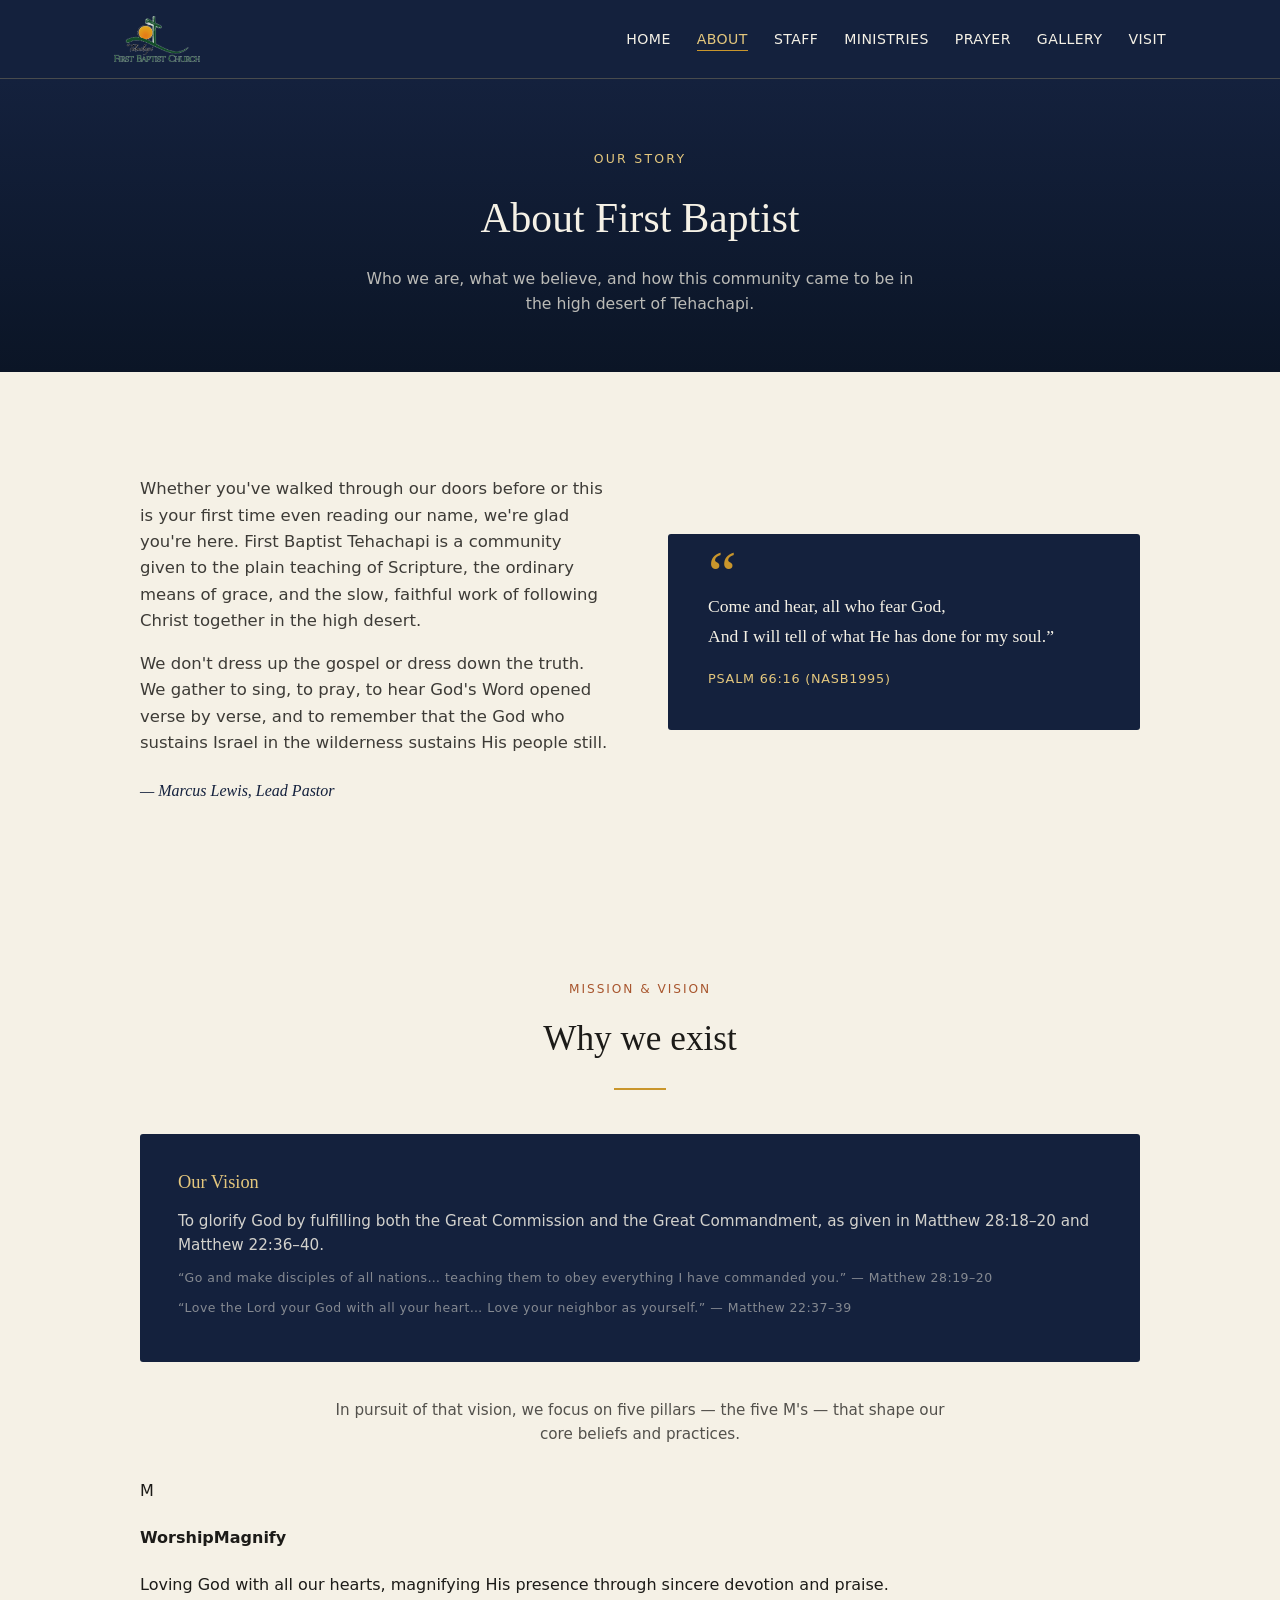
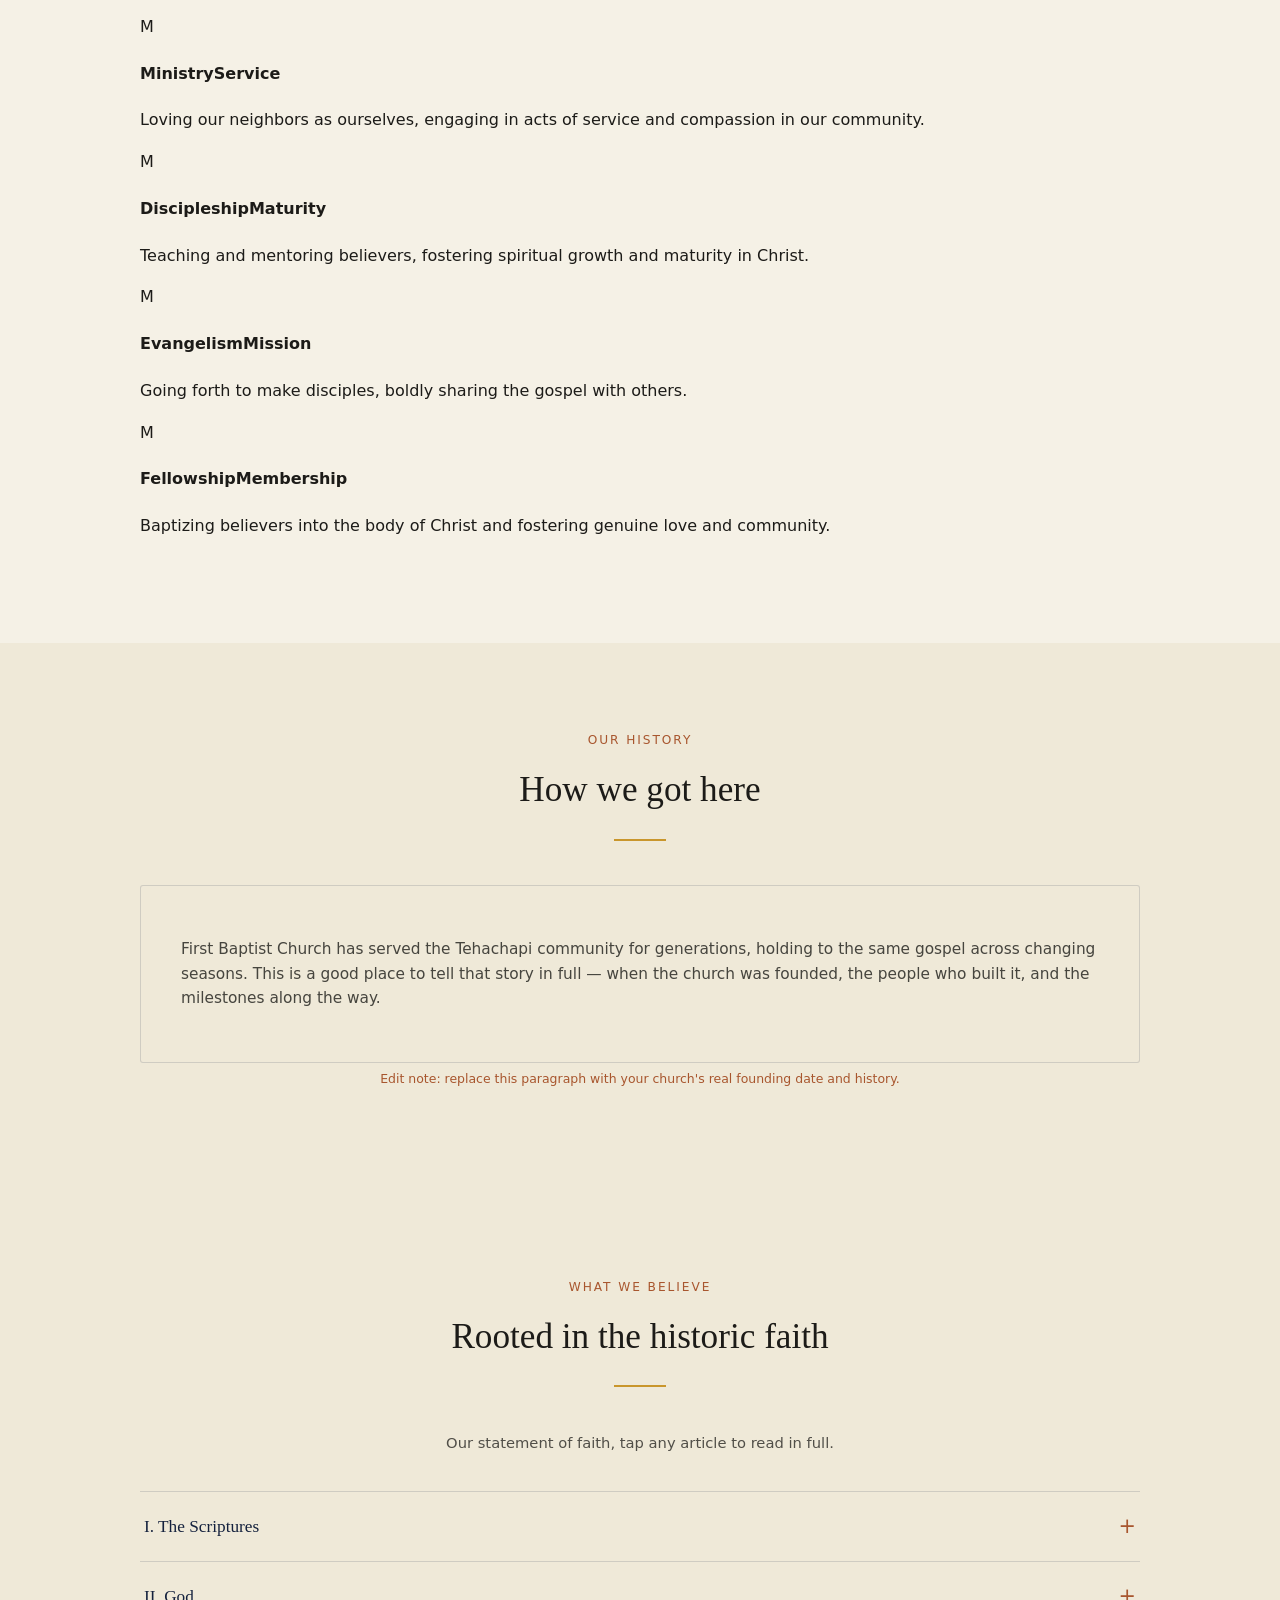
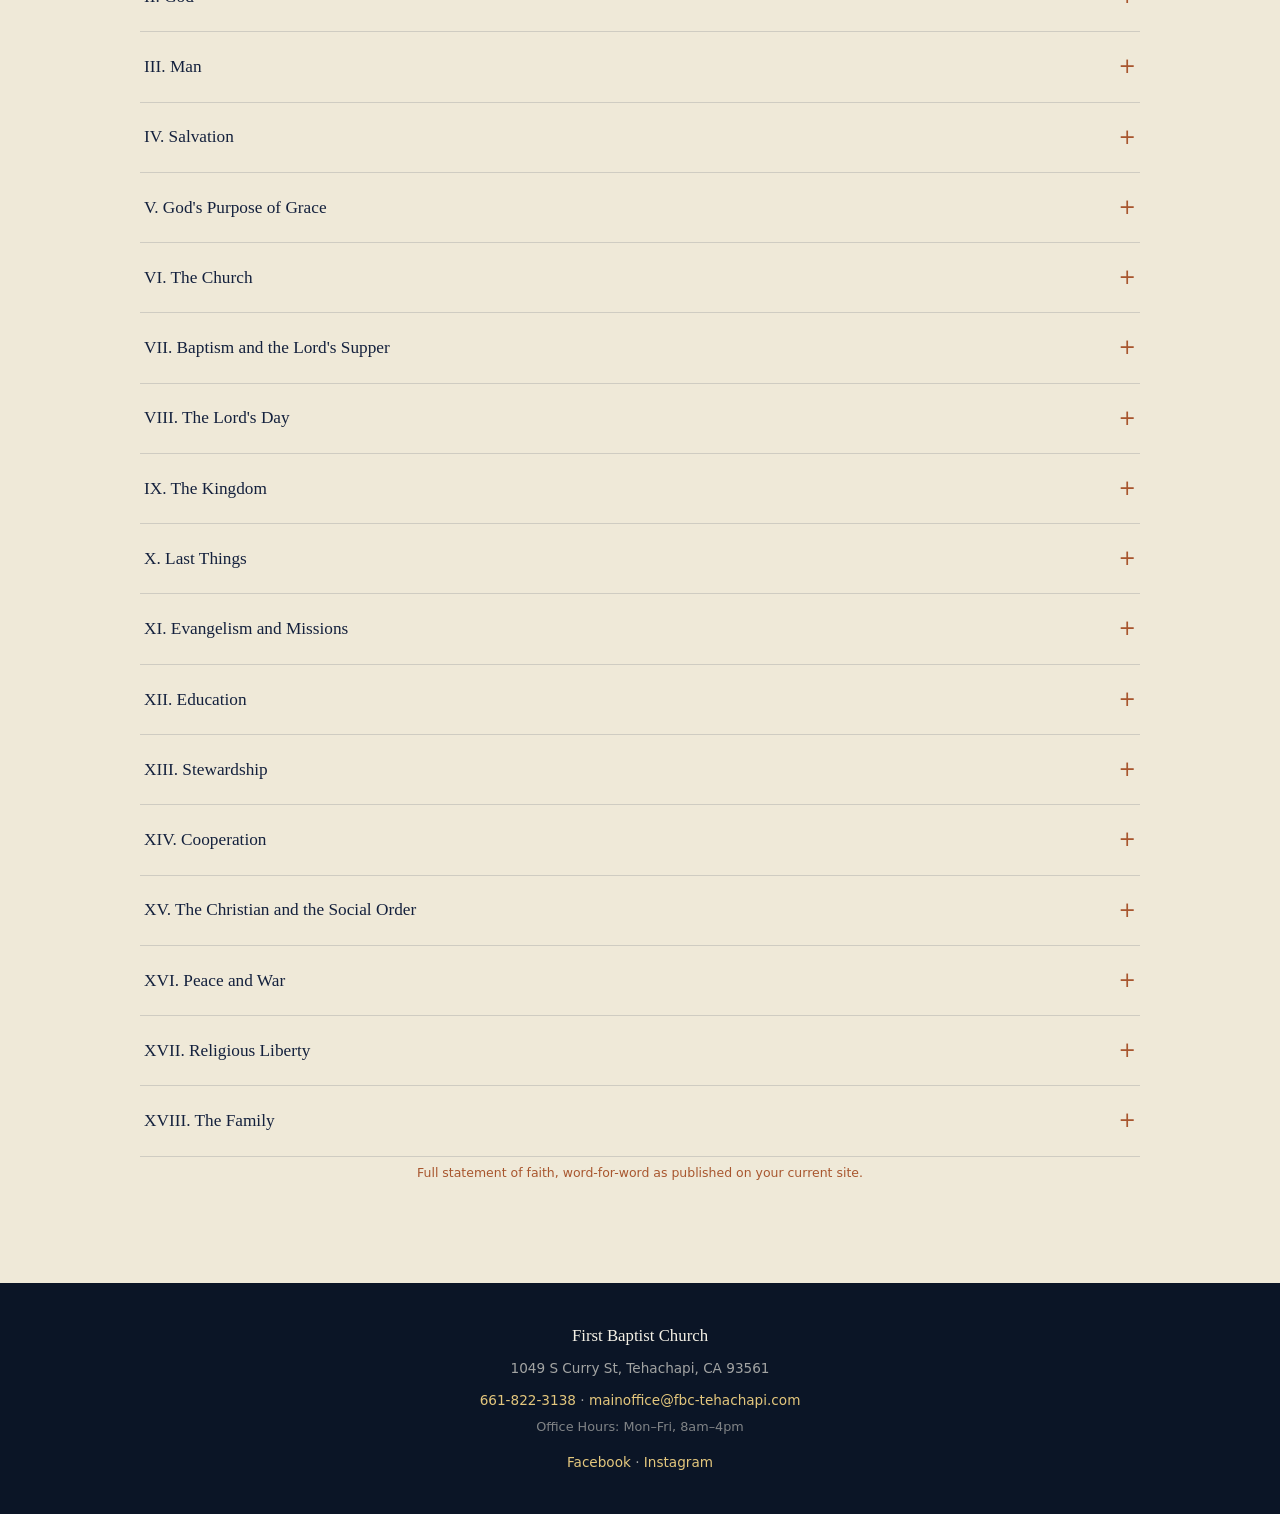
==== commit f086301b: "Add files via upload" ====
--- a/about.html
+++ b/about.html
@@ -29,20 +29,21 @@
 <div class="page-hero">
   <div class="eyebrow">Our Story</div>
   <h1>About First Baptist</h1>
-  <p>Who we are, what we believe, and how this congregation came to be in the high desert of Tehachapi.</p>
+  <p>Who we are, what we believe, and how this community came to be in the high desert of Tehachapi.</p>
 </div>
 
 <section>
   <div class="section-inner">
     <div class="welcome fade-in">
       <div>
-        <p>Whether you've walked through our doors before or this is your first time even reading our name, we're glad you're here. First Baptist Tehachapi is a congregation given to the plain teaching of Scripture, the ordinary means of grace, and the slow, faithful work of following Christ together in the high desert.</p>
+        <p>Whether you've walked through our doors before or this is your first time even reading our name, we're glad you're here. First Baptist Tehachapi is a community given to the plain teaching of Scripture, the ordinary means of grace, and the slow, faithful work of following Christ together in the high desert.</p>
         <p>We don't dress up the gospel or dress down the truth. We gather to sing, to pray, to hear God's Word opened verse by verse, and to remember that the God who sustains Israel in the wilderness sustains His people still.</p>
         <div class="signature">— Marcus Lewis, Lead Pastor</div>
       </div>
       <div class="welcome-mark">
-        Come and hear, all ye that fear God, and I will declare what he hath done for my soul.
-        <div style="margin-top:16px; font-family:var(--sans); font-size:0.8rem; letter-spacing:0.06em; color:var(--gold-soft);">PSALM 66:16</div>
+        Come and hear, all who fear God,<br>
+        And I will tell of what He has done for my soul.&rdquo;
+        <div style="margin-top:16px; font-family:var(--sans); font-size:0.8rem; letter-spacing:0.06em; color:var(--gold-soft);">PSALM 66:16 (NASB1995)</div>
       </div>
     </div>
   </div>
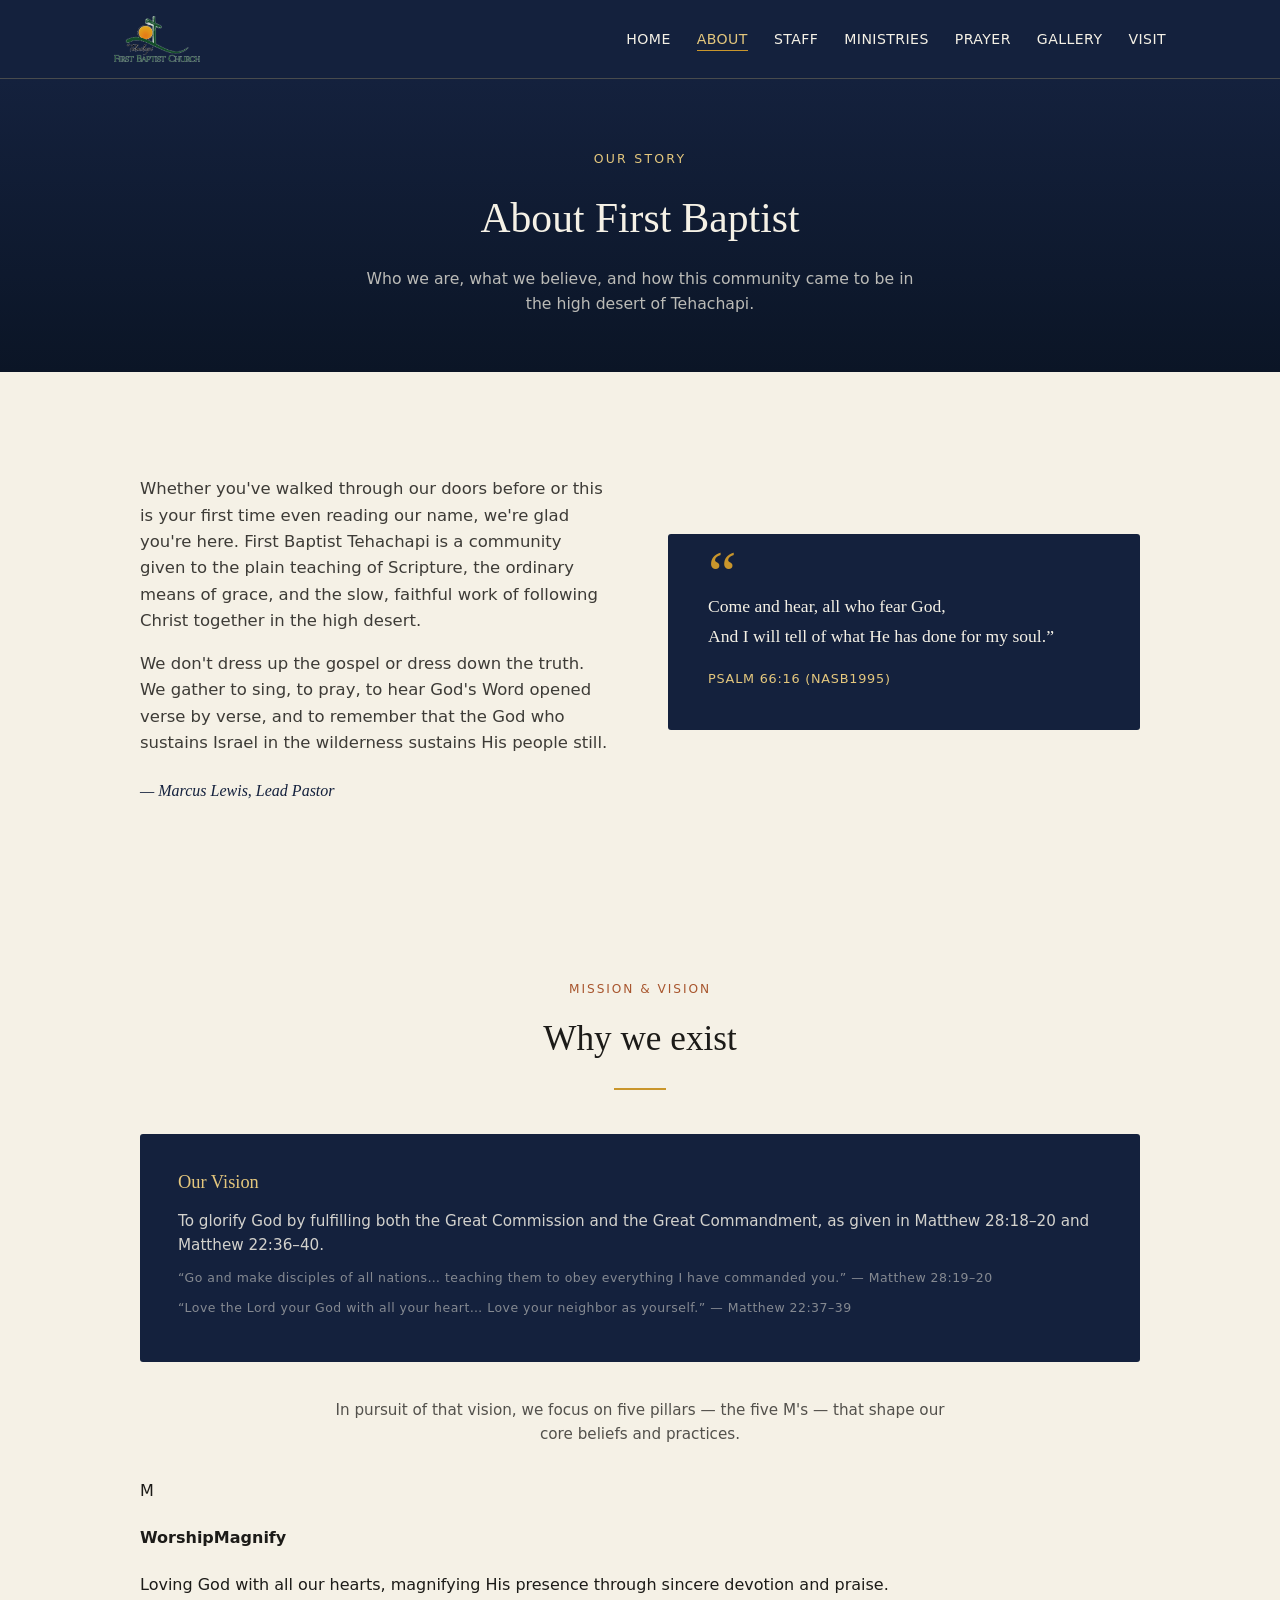
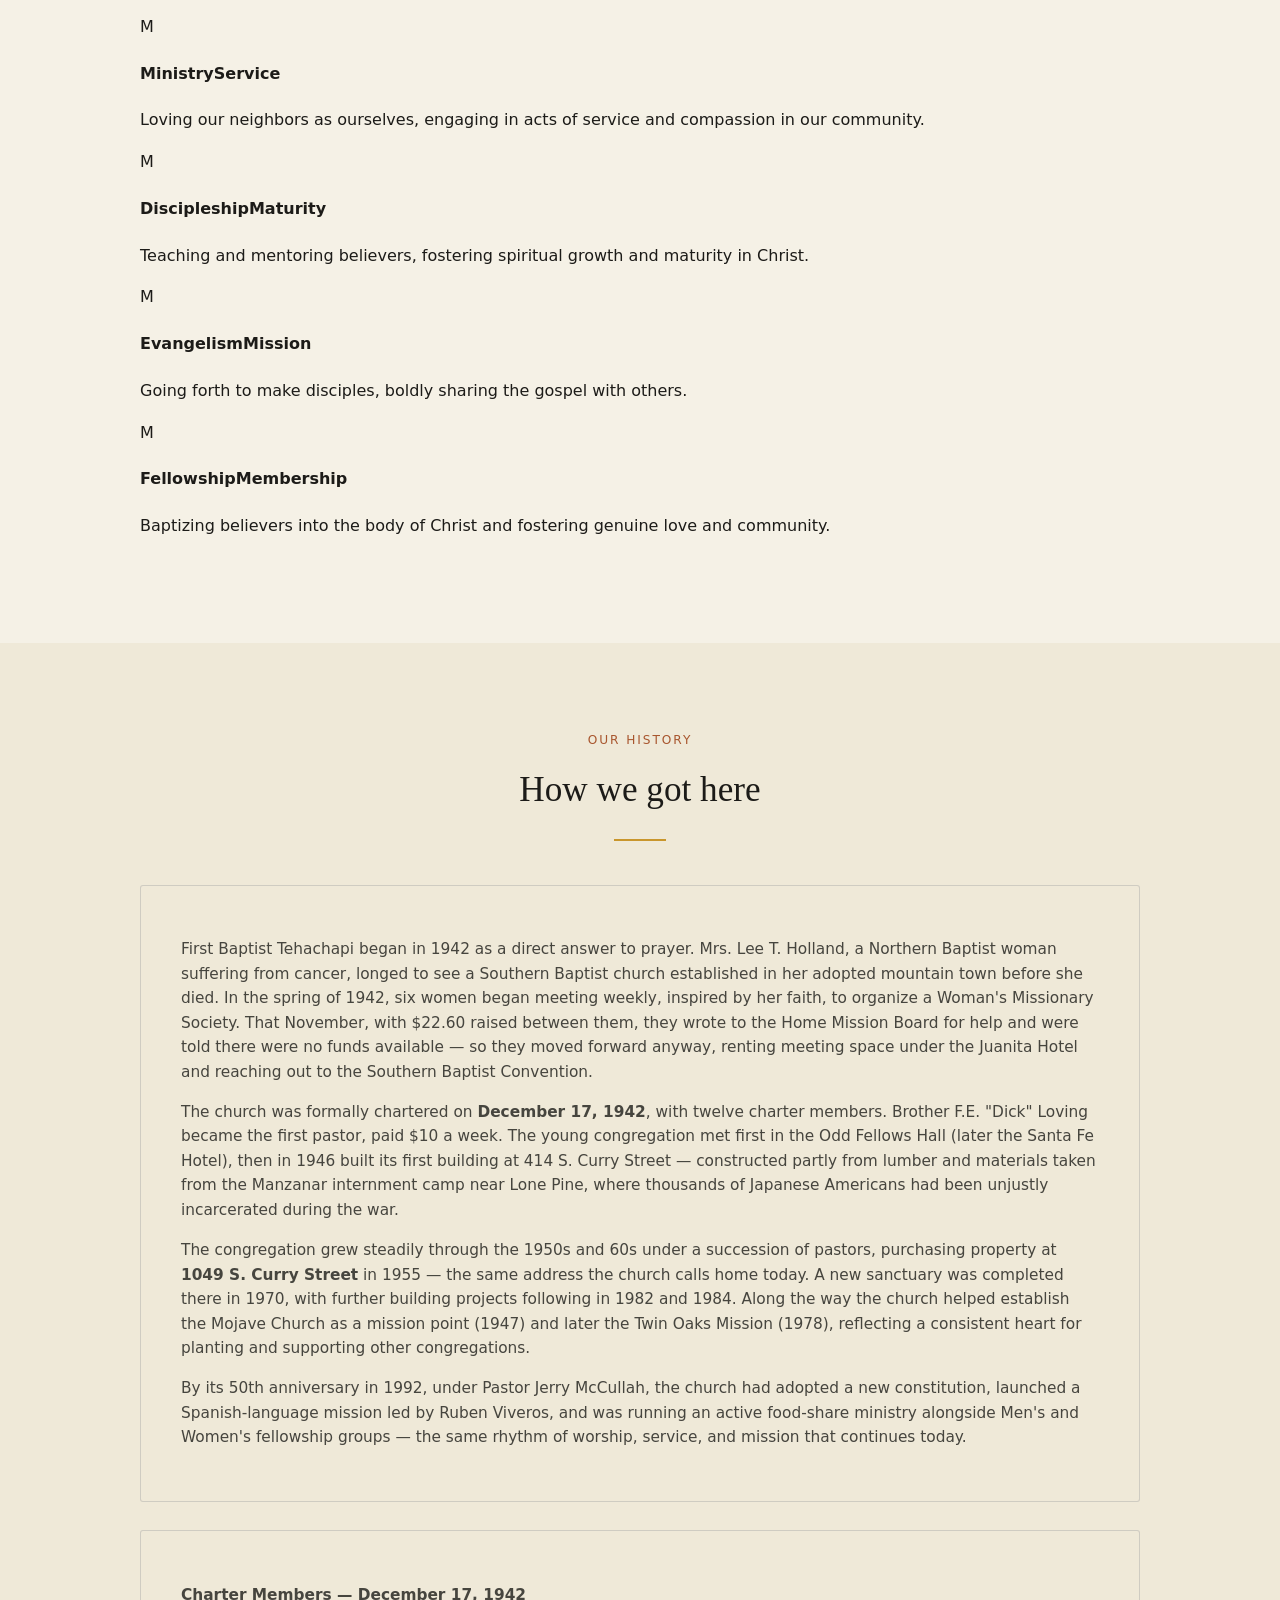
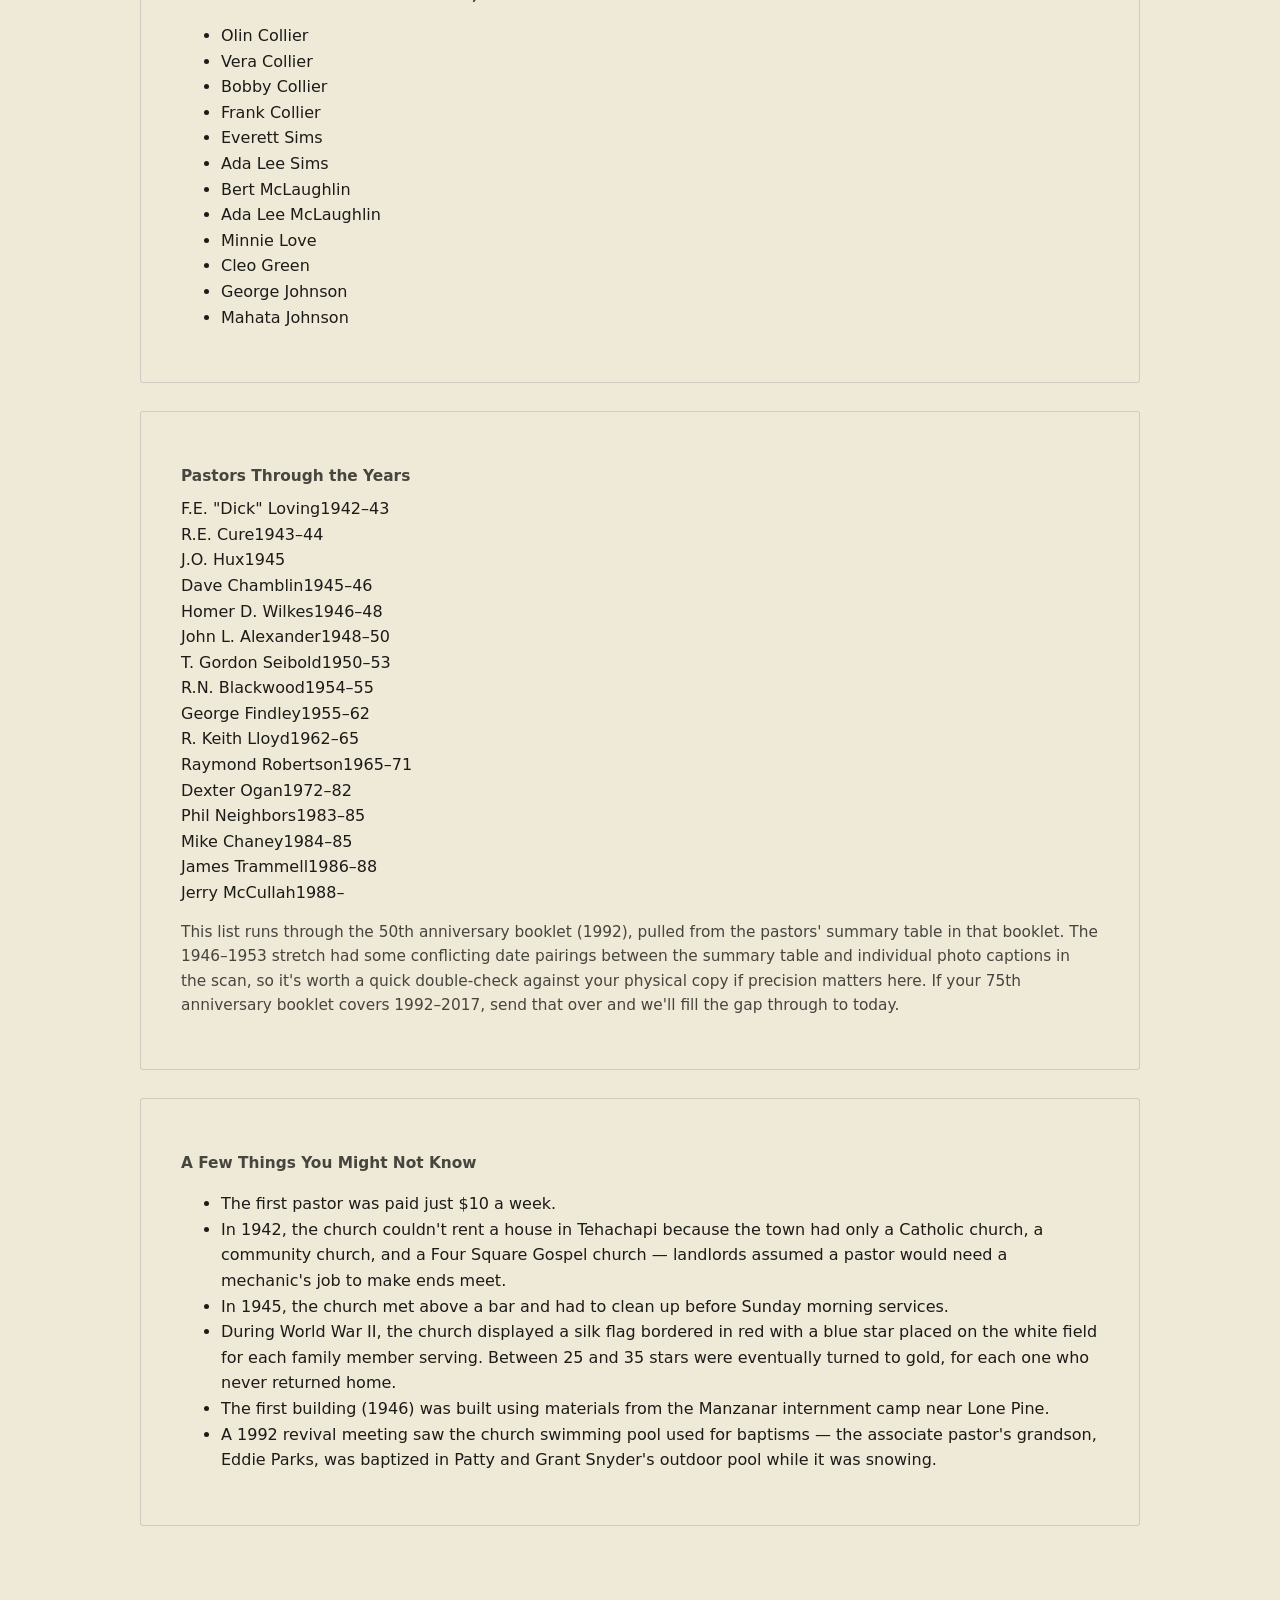
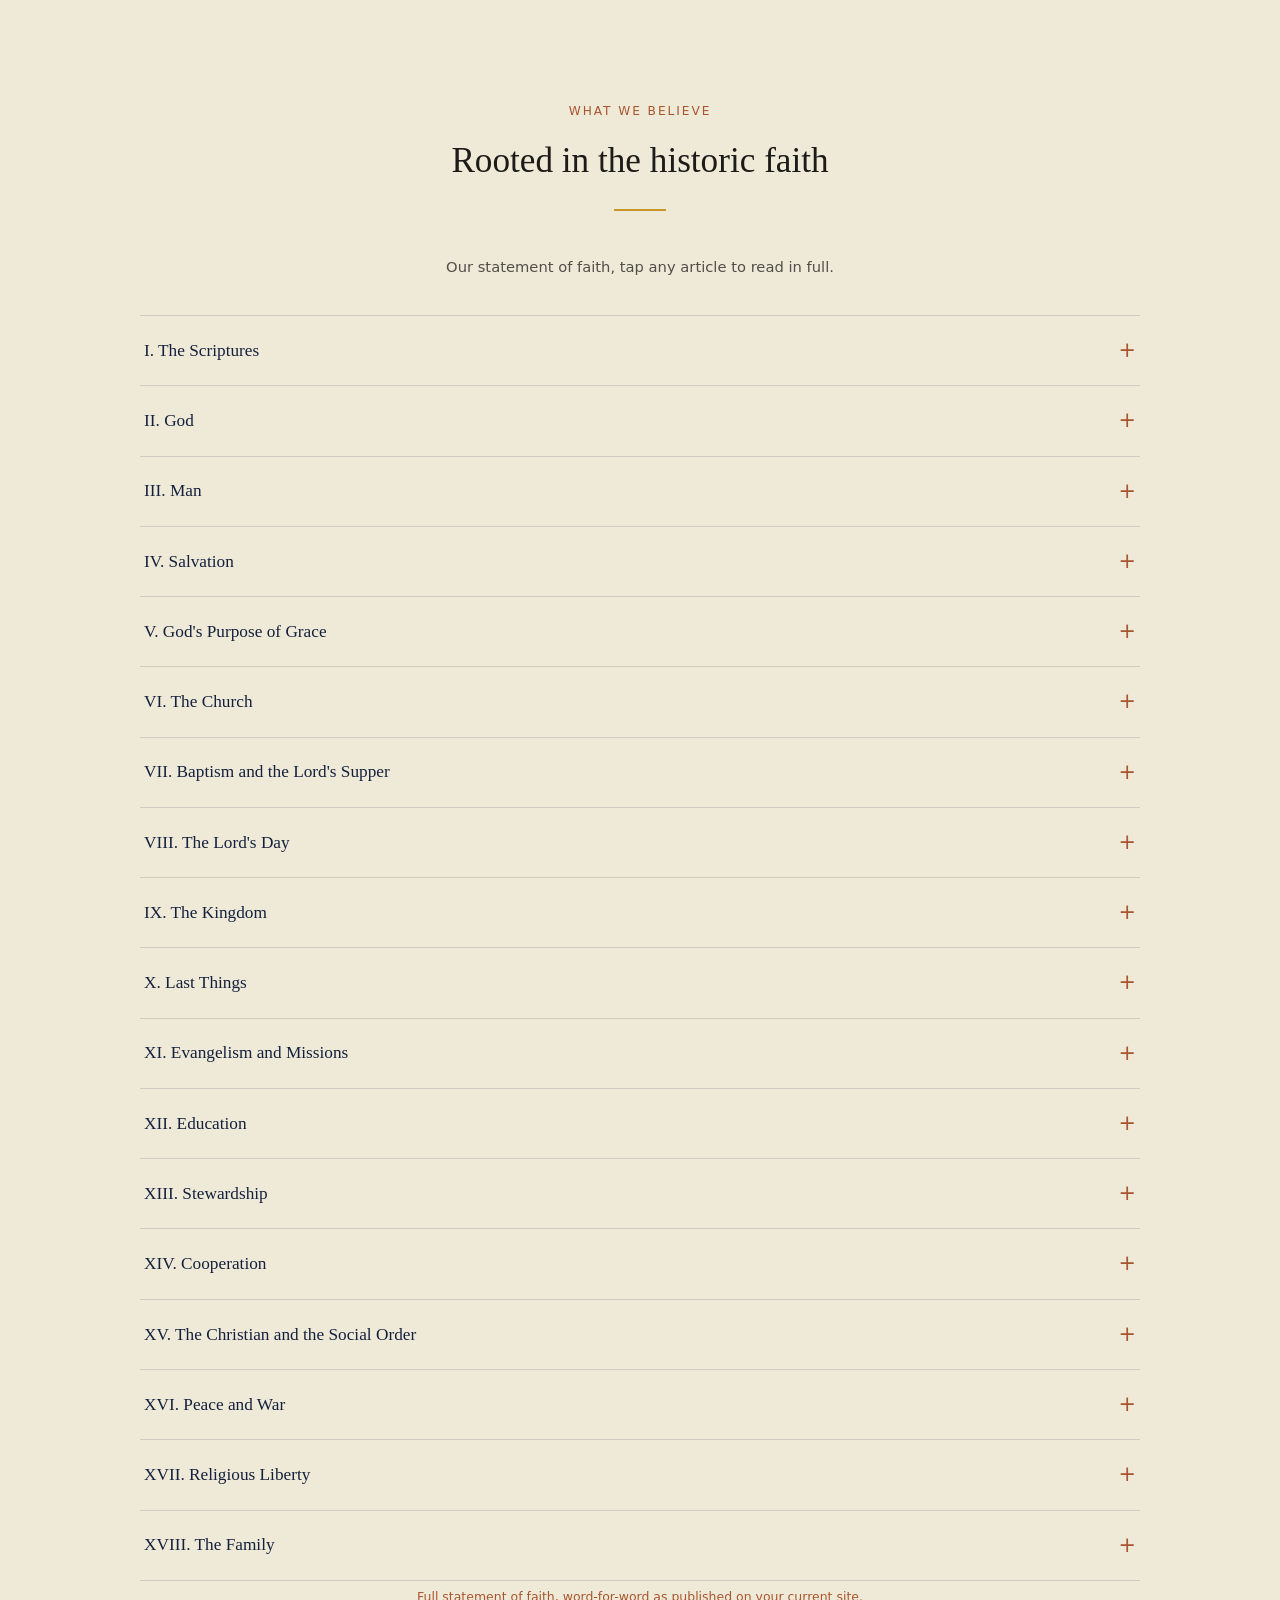
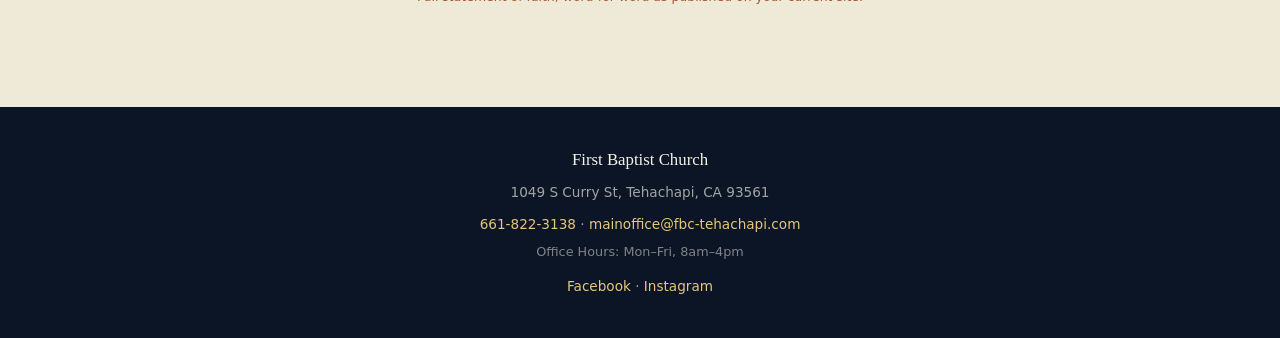
==== commit 59db9e96: "Add files via upload" ====
--- a/about.html
+++ b/about.html
@@ -111,9 +111,64 @@
       <div class="rule"></div>
     </div>
     <div class="history-block fade-in">
-      <p>First Baptist Church has served the Tehachapi community for generations, holding to the same gospel across changing seasons. This is a good place to tell that story in full — when the church was founded, the people who built it, and the milestones along the way.</p>
-    </div>
-    <p class="edit-note">Edit note: replace this paragraph with your church's real founding date and history.</p>
+      <p>First Baptist Tehachapi began in 1942 as a direct answer to prayer. Mrs. Lee T. Holland, a Northern Baptist woman suffering from cancer, longed to see a Southern Baptist church established in her adopted mountain town before she died. In the spring of 1942, six women began meeting weekly, inspired by her faith, to organize a Woman's Missionary Society. That November, with $22.60 raised between them, they wrote to the Home Mission Board for help and were told there were no funds available &mdash; so they moved forward anyway, renting meeting space under the Juanita Hotel and reaching out to the Southern Baptist Convention.</p>
+      <p>The church was formally chartered on <strong>December 17, 1942</strong>, with twelve charter members. Brother F.E. "Dick" Loving became the first pastor, paid $10 a week. The young congregation met first in the Odd Fellows Hall (later the Santa Fe Hotel), then in 1946 built its first building at 414 S. Curry Street &mdash; constructed partly from lumber and materials taken from the Manzanar internment camp near Lone Pine, where thousands of Japanese Americans had been unjustly incarcerated during the war.</p>
+      <p>The congregation grew steadily through the 1950s and 60s under a succession of pastors, purchasing property at <strong>1049 S. Curry Street</strong> in 1955 &mdash; the same address the church calls home today. A new sanctuary was completed there in 1970, with further building projects following in 1982 and 1984. Along the way the church helped establish the Mojave Church as a mission point (1947) and later the Twin Oaks Mission (1978), reflecting a consistent heart for planting and supporting other congregations.</p>
+      <p>By its 50th anniversary in 1992, under Pastor Jerry McCullah, the church had adopted a new constitution, launched a Spanish-language mission led by Ruben Viveros, and was running an active food-share ministry alongside Men's and Women's fellowship groups &mdash; the same rhythm of worship, service, and mission that continues today.</p>
+    </div>
+
+    <div class="history-block fade-in" style="margin-top:28px;">
+      <p style="margin-bottom:8px;"><strong>Charter Members &mdash; December 17, 1942</strong></p>
+      <ul class="charter-list">
+        <li>Olin Collier</li>
+        <li>Vera Collier</li>
+        <li>Bobby Collier</li>
+        <li>Frank Collier</li>
+        <li>Everett Sims</li>
+        <li>Ada Lee Sims</li>
+        <li>Bert McLaughlin</li>
+        <li>Ada Lee McLaughlin</li>
+        <li>Minnie Love</li>
+        <li>Cleo Green</li>
+        <li>George Johnson</li>
+        <li>Mahata Johnson</li>
+      </ul>
+    </div>
+
+    <div class="history-block fade-in" style="margin-top:28px;">
+      <p style="margin-bottom:8px;"><strong>Pastors Through the Years</strong></p>
+      <div class="pastor-list">
+        <div class="p-row"><span>F.E. "Dick" Loving</span><span class="yrs">1942&ndash;43</span></div>
+        <div class="p-row"><span>R.E. Cure</span><span class="yrs">1943&ndash;44</span></div>
+        <div class="p-row"><span>J.O. Hux</span><span class="yrs">1945</span></div>
+        <div class="p-row"><span>Dave Chamblin</span><span class="yrs">1945&ndash;46</span></div>
+        <div class="p-row"><span>Homer D. Wilkes</span><span class="yrs">1946&ndash;48</span></div>
+        <div class="p-row"><span>John L. Alexander</span><span class="yrs">1948&ndash;50</span></div>
+        <div class="p-row"><span>T. Gordon Seibold</span><span class="yrs">1950&ndash;53</span></div>
+        <div class="p-row"><span>R.N. Blackwood</span><span class="yrs">1954&ndash;55</span></div>
+        <div class="p-row"><span>George Findley</span><span class="yrs">1955&ndash;62</span></div>
+        <div class="p-row"><span>R. Keith Lloyd</span><span class="yrs">1962&ndash;65</span></div>
+        <div class="p-row"><span>Raymond Robertson</span><span class="yrs">1965&ndash;71</span></div>
+        <div class="p-row"><span>Dexter Ogan</span><span class="yrs">1972&ndash;82</span></div>
+        <div class="p-row"><span>Phil Neighbors</span><span class="yrs">1983&ndash;85</span></div>
+        <div class="p-row"><span>Mike Chaney</span><span class="yrs">1984&ndash;85</span></div>
+        <div class="p-row"><span>James Trammell</span><span class="yrs">1986&ndash;88</span></div>
+        <div class="p-row"><span>Jerry McCullah</span><span class="yrs">1988&ndash;</span></div>
+      </div>
+      <p class="edit-note" style="text-align:left; margin-top:14px;">This list runs through the 50th anniversary booklet (1992), pulled from the pastors' summary table in that booklet. The 1946&ndash;1953 stretch had some conflicting date pairings between the summary table and individual photo captions in the scan, so it's worth a quick double-check against your physical copy if precision matters here. If your 75th anniversary booklet covers 1992&ndash;2017, send that over and we'll fill the gap through to today.</p>
+    </div>
+
+    <div class="history-block fade-in" style="margin-top:28px;">
+      <p style="margin-bottom:8px;"><strong>A Few Things You Might Not Know</strong></p>
+      <ul class="fun-facts">
+        <li>The first pastor was paid just $10 a week.</li>
+        <li>In 1942, the church couldn't rent a house in Tehachapi because the town had only a Catholic church, a community church, and a Four Square Gospel church &mdash; landlords assumed a pastor would need a mechanic's job to make ends meet.</li>
+        <li>In 1945, the church met above a bar and had to clean up before Sunday morning services.</li>
+        <li>During World War II, the church displayed a silk flag bordered in red with a blue star placed on the white field for each family member serving. Between 25 and 35 stars were eventually turned to gold, for each one who never returned home.</li>
+        <li>The first building (1946) was built using materials from the Manzanar internment camp near Lone Pine.</li>
+        <li>A 1992 revival meeting saw the church swimming pool used for baptisms &mdash; the associate pastor's grandson, Eddie Parks, was baptized in Patty and Grant Snyder's outdoor pool while it was snowing.</li>
+      </ul>
+    </div>
   </div>
 </section>
 
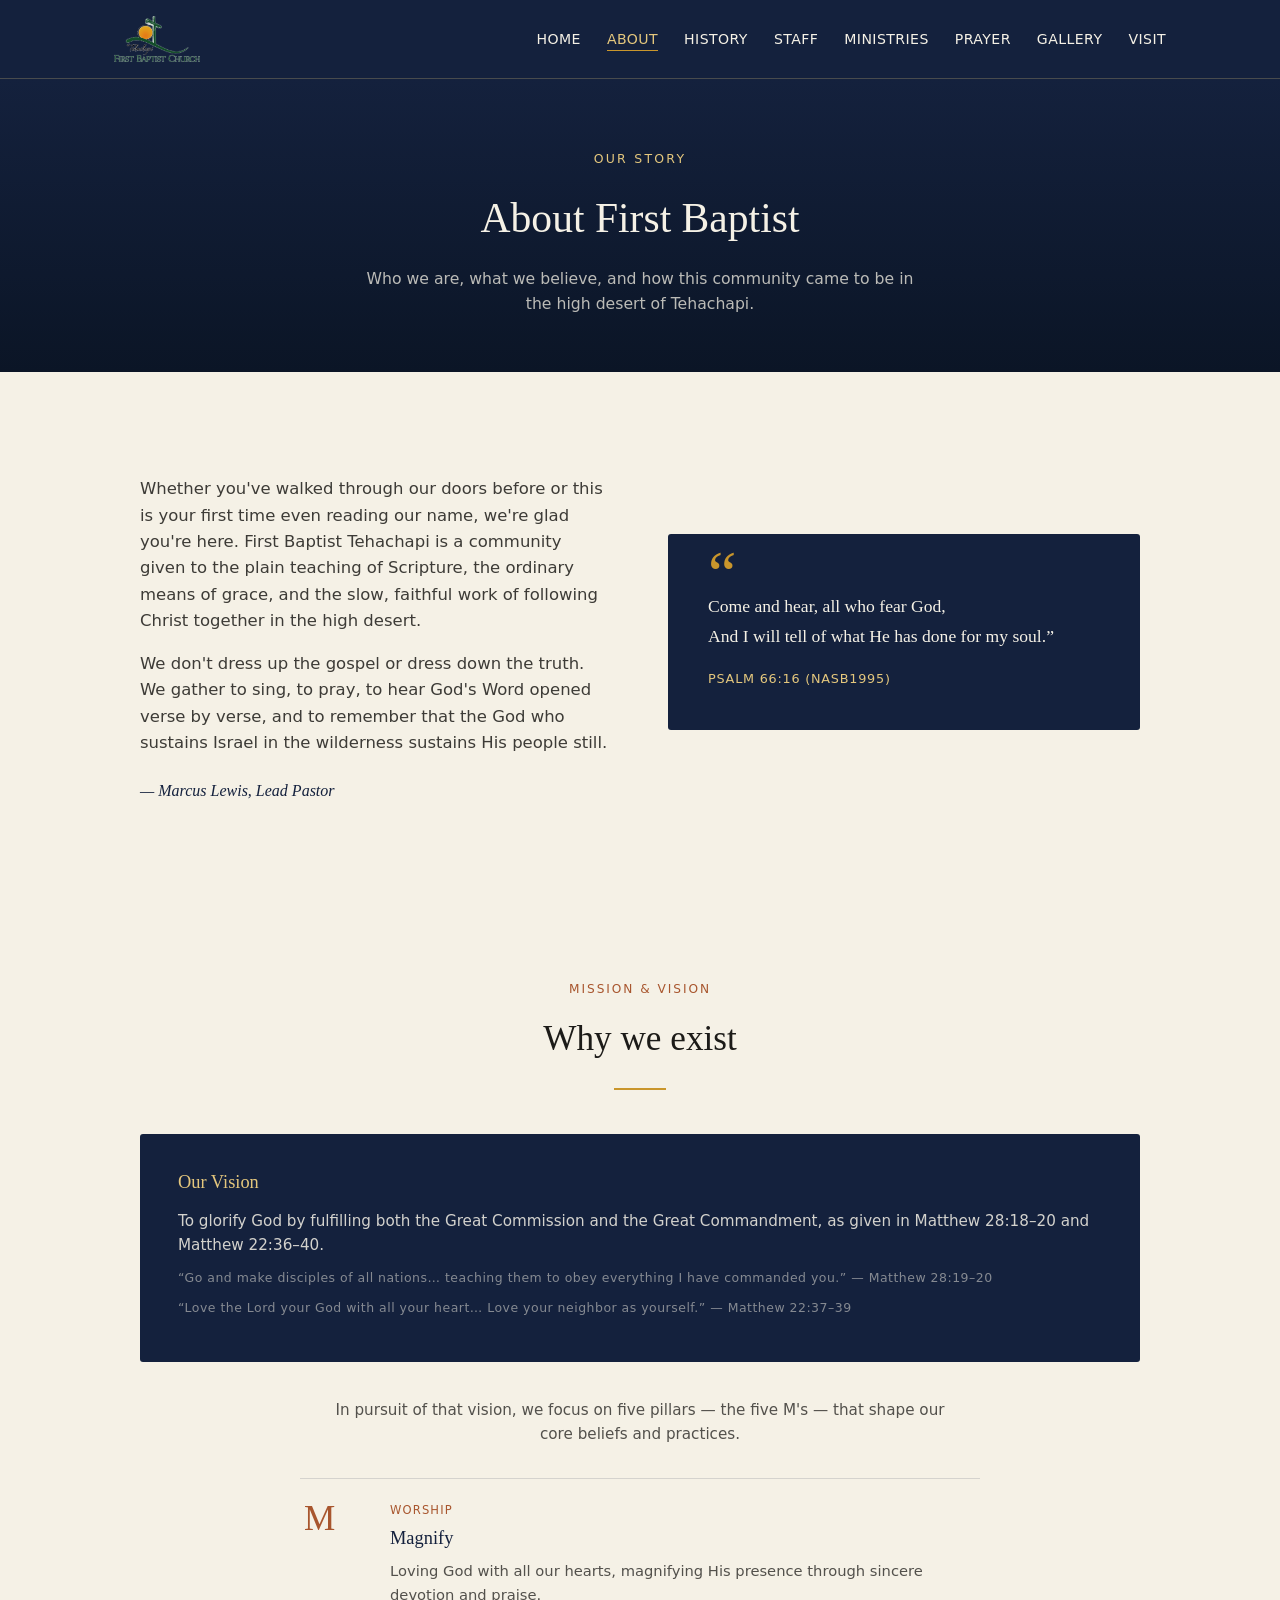
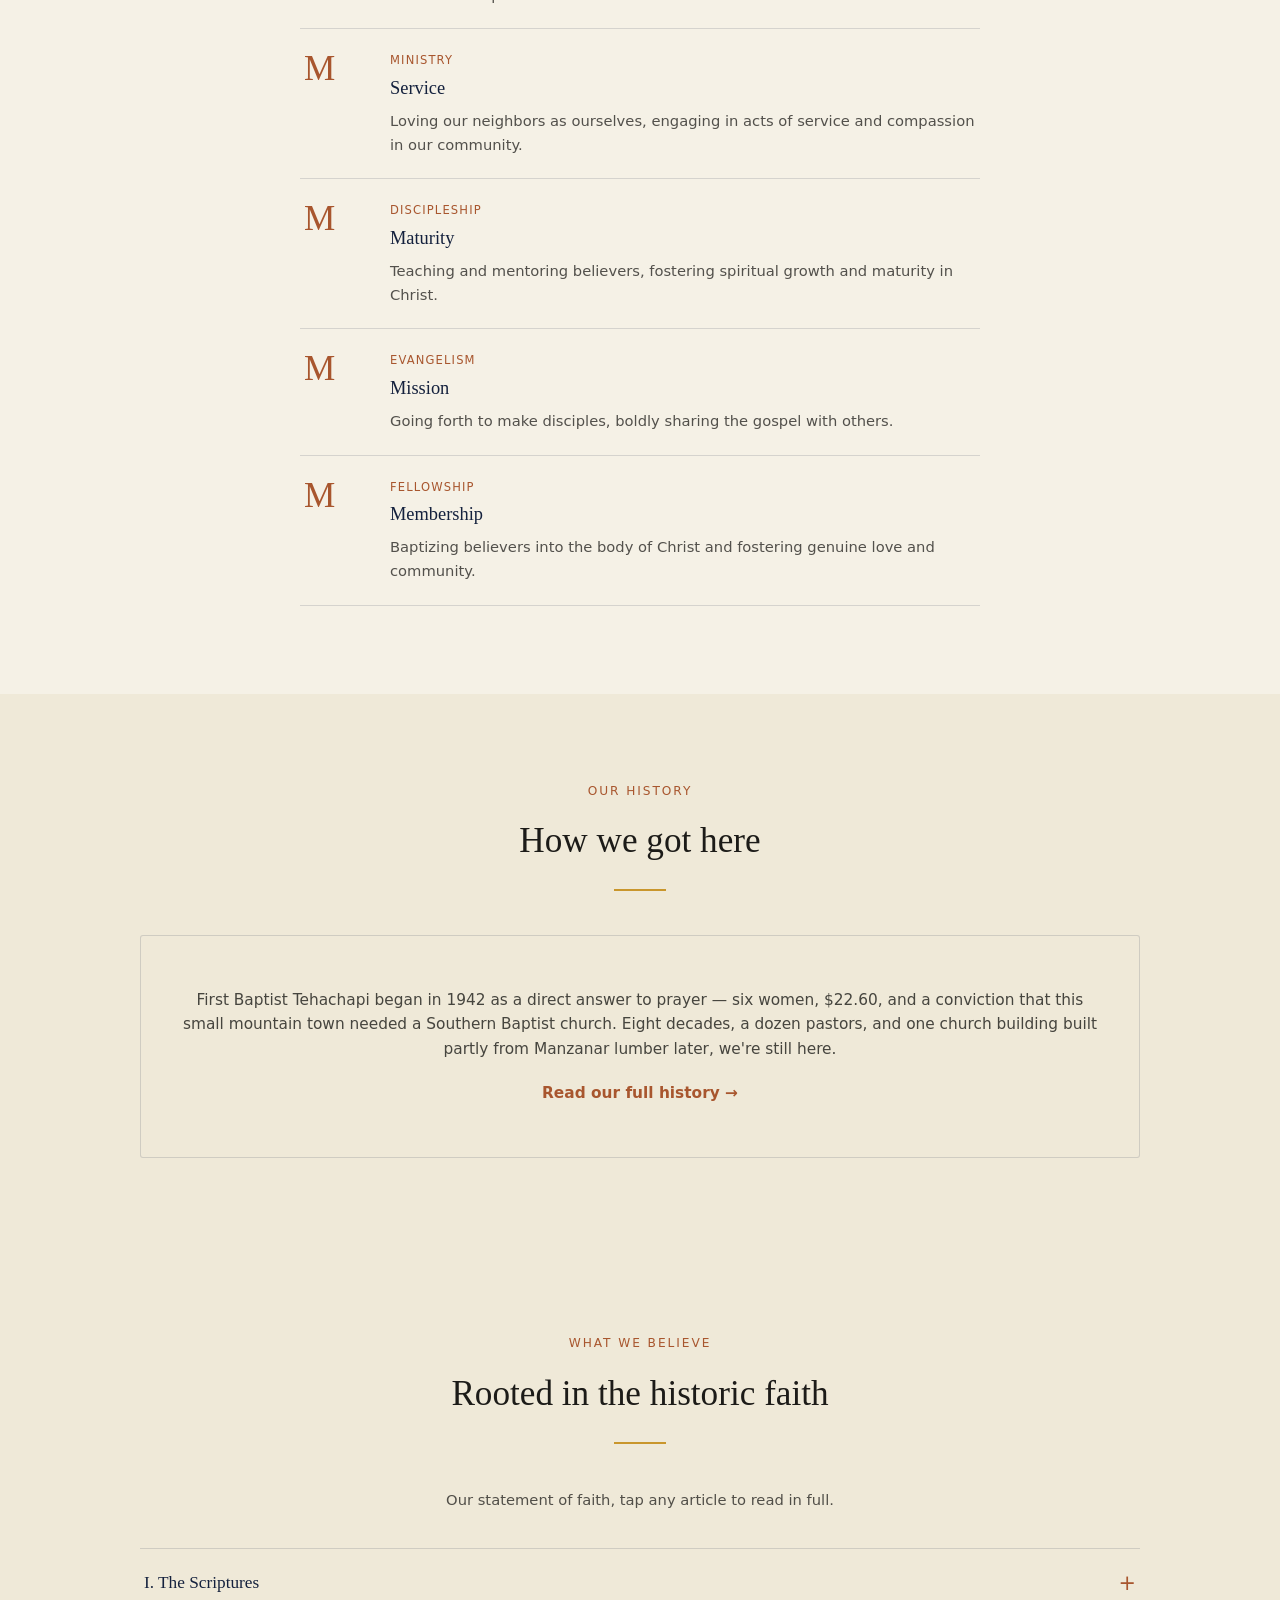
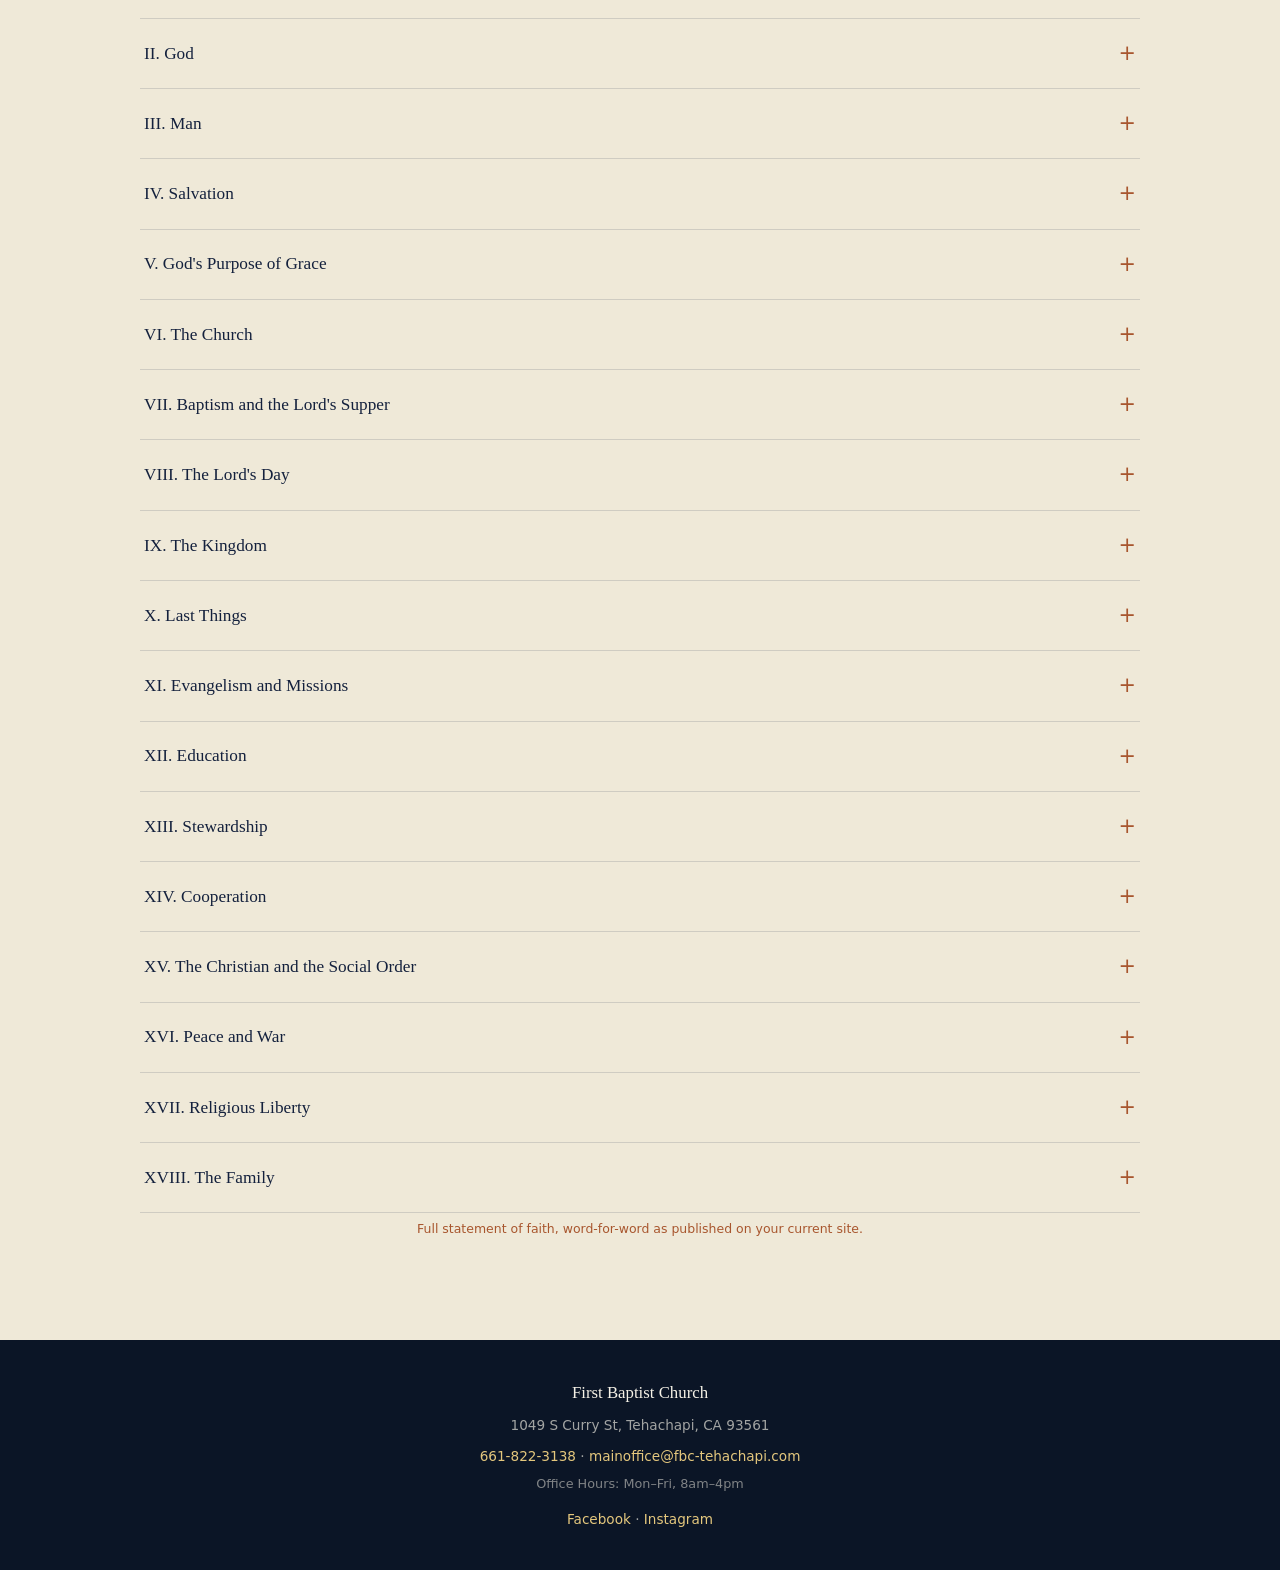
==== commit d5a83014: "Add files via upload" ====
--- a/about.html
+++ b/about.html
@@ -16,6 +16,7 @@
       <ul id="navMenu">
         <li><a href="index.html">Home</a></li>
         <li><a href="about.html" class="active">About</a></li>
+        <li><a href="history.html">History</a></li>
         <li><a href="staff.html">Staff</a></li>
         <li><a href="ministries.html">Ministries</a></li>
         <li><a href="prayer-requests.html">Prayer</a></li>
@@ -110,64 +111,9 @@
       <h2>How we got here</h2>
       <div class="rule"></div>
     </div>
-    <div class="history-block fade-in">
-      <p>First Baptist Tehachapi began in 1942 as a direct answer to prayer. Mrs. Lee T. Holland, a Northern Baptist woman suffering from cancer, longed to see a Southern Baptist church established in her adopted mountain town before she died. In the spring of 1942, six women began meeting weekly, inspired by her faith, to organize a Woman's Missionary Society. That November, with $22.60 raised between them, they wrote to the Home Mission Board for help and were told there were no funds available &mdash; so they moved forward anyway, renting meeting space under the Juanita Hotel and reaching out to the Southern Baptist Convention.</p>
-      <p>The church was formally chartered on <strong>December 17, 1942</strong>, with twelve charter members. Brother F.E. "Dick" Loving became the first pastor, paid $10 a week. The young congregation met first in the Odd Fellows Hall (later the Santa Fe Hotel), then in 1946 built its first building at 414 S. Curry Street &mdash; constructed partly from lumber and materials taken from the Manzanar internment camp near Lone Pine, where thousands of Japanese Americans had been unjustly incarcerated during the war.</p>
-      <p>The congregation grew steadily through the 1950s and 60s under a succession of pastors, purchasing property at <strong>1049 S. Curry Street</strong> in 1955 &mdash; the same address the church calls home today. A new sanctuary was completed there in 1970, with further building projects following in 1982 and 1984. Along the way the church helped establish the Mojave Church as a mission point (1947) and later the Twin Oaks Mission (1978), reflecting a consistent heart for planting and supporting other congregations.</p>
-      <p>By its 50th anniversary in 1992, under Pastor Jerry McCullah, the church had adopted a new constitution, launched a Spanish-language mission led by Ruben Viveros, and was running an active food-share ministry alongside Men's and Women's fellowship groups &mdash; the same rhythm of worship, service, and mission that continues today.</p>
-    </div>
-
-    <div class="history-block fade-in" style="margin-top:28px;">
-      <p style="margin-bottom:8px;"><strong>Charter Members &mdash; December 17, 1942</strong></p>
-      <ul class="charter-list">
-        <li>Olin Collier</li>
-        <li>Vera Collier</li>
-        <li>Bobby Collier</li>
-        <li>Frank Collier</li>
-        <li>Everett Sims</li>
-        <li>Ada Lee Sims</li>
-        <li>Bert McLaughlin</li>
-        <li>Ada Lee McLaughlin</li>
-        <li>Minnie Love</li>
-        <li>Cleo Green</li>
-        <li>George Johnson</li>
-        <li>Mahata Johnson</li>
-      </ul>
-    </div>
-
-    <div class="history-block fade-in" style="margin-top:28px;">
-      <p style="margin-bottom:8px;"><strong>Pastors Through the Years</strong></p>
-      <div class="pastor-list">
-        <div class="p-row"><span>F.E. "Dick" Loving</span><span class="yrs">1942&ndash;43</span></div>
-        <div class="p-row"><span>R.E. Cure</span><span class="yrs">1943&ndash;44</span></div>
-        <div class="p-row"><span>J.O. Hux</span><span class="yrs">1945</span></div>
-        <div class="p-row"><span>Dave Chamblin</span><span class="yrs">1945&ndash;46</span></div>
-        <div class="p-row"><span>Homer D. Wilkes</span><span class="yrs">1946&ndash;48</span></div>
-        <div class="p-row"><span>John L. Alexander</span><span class="yrs">1948&ndash;50</span></div>
-        <div class="p-row"><span>T. Gordon Seibold</span><span class="yrs">1950&ndash;53</span></div>
-        <div class="p-row"><span>R.N. Blackwood</span><span class="yrs">1954&ndash;55</span></div>
-        <div class="p-row"><span>George Findley</span><span class="yrs">1955&ndash;62</span></div>
-        <div class="p-row"><span>R. Keith Lloyd</span><span class="yrs">1962&ndash;65</span></div>
-        <div class="p-row"><span>Raymond Robertson</span><span class="yrs">1965&ndash;71</span></div>
-        <div class="p-row"><span>Dexter Ogan</span><span class="yrs">1972&ndash;82</span></div>
-        <div class="p-row"><span>Phil Neighbors</span><span class="yrs">1983&ndash;85</span></div>
-        <div class="p-row"><span>Mike Chaney</span><span class="yrs">1984&ndash;85</span></div>
-        <div class="p-row"><span>James Trammell</span><span class="yrs">1986&ndash;88</span></div>
-        <div class="p-row"><span>Jerry McCullah</span><span class="yrs">1988&ndash;</span></div>
-      </div>
-      <p class="edit-note" style="text-align:left; margin-top:14px;">This list runs through the 50th anniversary booklet (1992), pulled from the pastors' summary table in that booklet. The 1946&ndash;1953 stretch had some conflicting date pairings between the summary table and individual photo captions in the scan, so it's worth a quick double-check against your physical copy if precision matters here. If your 75th anniversary booklet covers 1992&ndash;2017, send that over and we'll fill the gap through to today.</p>
-    </div>
-
-    <div class="history-block fade-in" style="margin-top:28px;">
-      <p style="margin-bottom:8px;"><strong>A Few Things You Might Not Know</strong></p>
-      <ul class="fun-facts">
-        <li>The first pastor was paid just $10 a week.</li>
-        <li>In 1942, the church couldn't rent a house in Tehachapi because the town had only a Catholic church, a community church, and a Four Square Gospel church &mdash; landlords assumed a pastor would need a mechanic's job to make ends meet.</li>
-        <li>In 1945, the church met above a bar and had to clean up before Sunday morning services.</li>
-        <li>During World War II, the church displayed a silk flag bordered in red with a blue star placed on the white field for each family member serving. Between 25 and 35 stars were eventually turned to gold, for each one who never returned home.</li>
-        <li>The first building (1946) was built using materials from the Manzanar internment camp near Lone Pine.</li>
-        <li>A 1992 revival meeting saw the church swimming pool used for baptisms &mdash; the associate pastor's grandson, Eddie Parks, was baptized in Patty and Grant Snyder's outdoor pool while it was snowing.</li>
-      </ul>
+    <div class="history-block fade-in" style="text-align:center;">
+      <p>First Baptist Tehachapi began in 1942 as a direct answer to prayer &mdash; six women, $22.60, and a conviction that this small mountain town needed a Southern Baptist church. Eight decades, a dozen pastors, and one church building built partly from Manzanar lumber later, we're still here.</p>
+      <p style="margin-top:20px;"><a href="history.html" style="color:var(--clay); font-weight:bold; text-decoration:none;">Read our full history &rarr;</a></p>
     </div>
   </div>
 </section>
--- a/styles.css
+++ b/styles.css
@@ -221,7 +221,33 @@
 .belief p{font-size:0.92rem; color:rgba(28,27,24,0.75); margin:0;}
 @media (max-width:760px){.beliefs-grid{grid-template-columns:1fr;}}
 
-/* Mission / Vision pillars */
+/* Mission / Vision — Five M's list */
+.five-ms{
+  max-width:680px; margin:0 auto;
+  border-top:1px solid var(--line);
+}
+.five-m-row{
+  display:grid; grid-template-columns:64px 1fr;
+  gap:22px;
+  padding:22px 4px;
+  border-bottom:1px solid var(--line);
+  align-items:start;
+}
+.five-m-row .m-letter{
+  font-family:var(--serif); font-size:2.2rem; color:var(--clay);
+  line-height:1;
+}
+.five-m-row h4{
+  font-family:var(--serif); font-weight:400; font-size:1.15rem; margin:0 0 6px;
+  color:var(--navy);
+}
+.five-m-row h4 .category{
+  font-family:var(--sans); font-size:0.72rem; letter-spacing:0.1em; text-transform:uppercase;
+  color:var(--clay); display:block; margin-bottom:4px;
+}
+.five-m-row p{margin:0; font-size:0.92rem; color:rgba(28,27,24,0.75);}
+
+/* Mission / Vision pillars (legacy, unused) */
 .pillars{
   display:grid; grid-template-columns:repeat(5, 1fr); gap:20px;
 }
@@ -277,6 +303,41 @@
   padding:36px 40px;
 }
 .history-block p{font-size:0.96rem; color:rgba(28,27,24,0.8);}
+
+.charter-list{
+  columns:2; column-gap:32px;
+  font-size:0.9rem; color:rgba(28,27,24,0.75);
+  list-style:none; padding:0; margin:16px 0 0;
+}
+.charter-list li{padding:3px 0; break-inside:avoid;}
+
+.pastor-list{
+  display:grid; grid-template-columns:1fr 1fr; gap:6px 32px;
+  font-size:0.9rem; margin-top:6px;
+}
+.pastor-list .p-row{
+  display:flex; justify-content:space-between;
+  border-bottom:1px dotted var(--line);
+  padding:5px 0;
+  color:rgba(28,27,24,0.8);
+}
+.pastor-list .p-row .yrs{color:var(--clay); font-family:var(--serif);}
+@media (max-width:640px){.pastor-list{grid-template-columns:1fr;}}
+
+.fun-facts{
+  list-style:none; padding:0; margin:0;
+  font-size:0.9rem; color:rgba(28,27,24,0.78);
+}
+.fun-facts li{
+  padding:10px 0 10px 24px;
+  border-bottom:1px solid var(--line);
+  position:relative;
+}
+.fun-facts li::before{
+  content:"\2726";
+  position:absolute; left:0; color:var(--gold);
+  font-size:0.75rem; top:13px;
+}
 
 /* This week */
 .week-list{display:grid; gap:1px; background:var(--line); border:1px solid var(--line);}
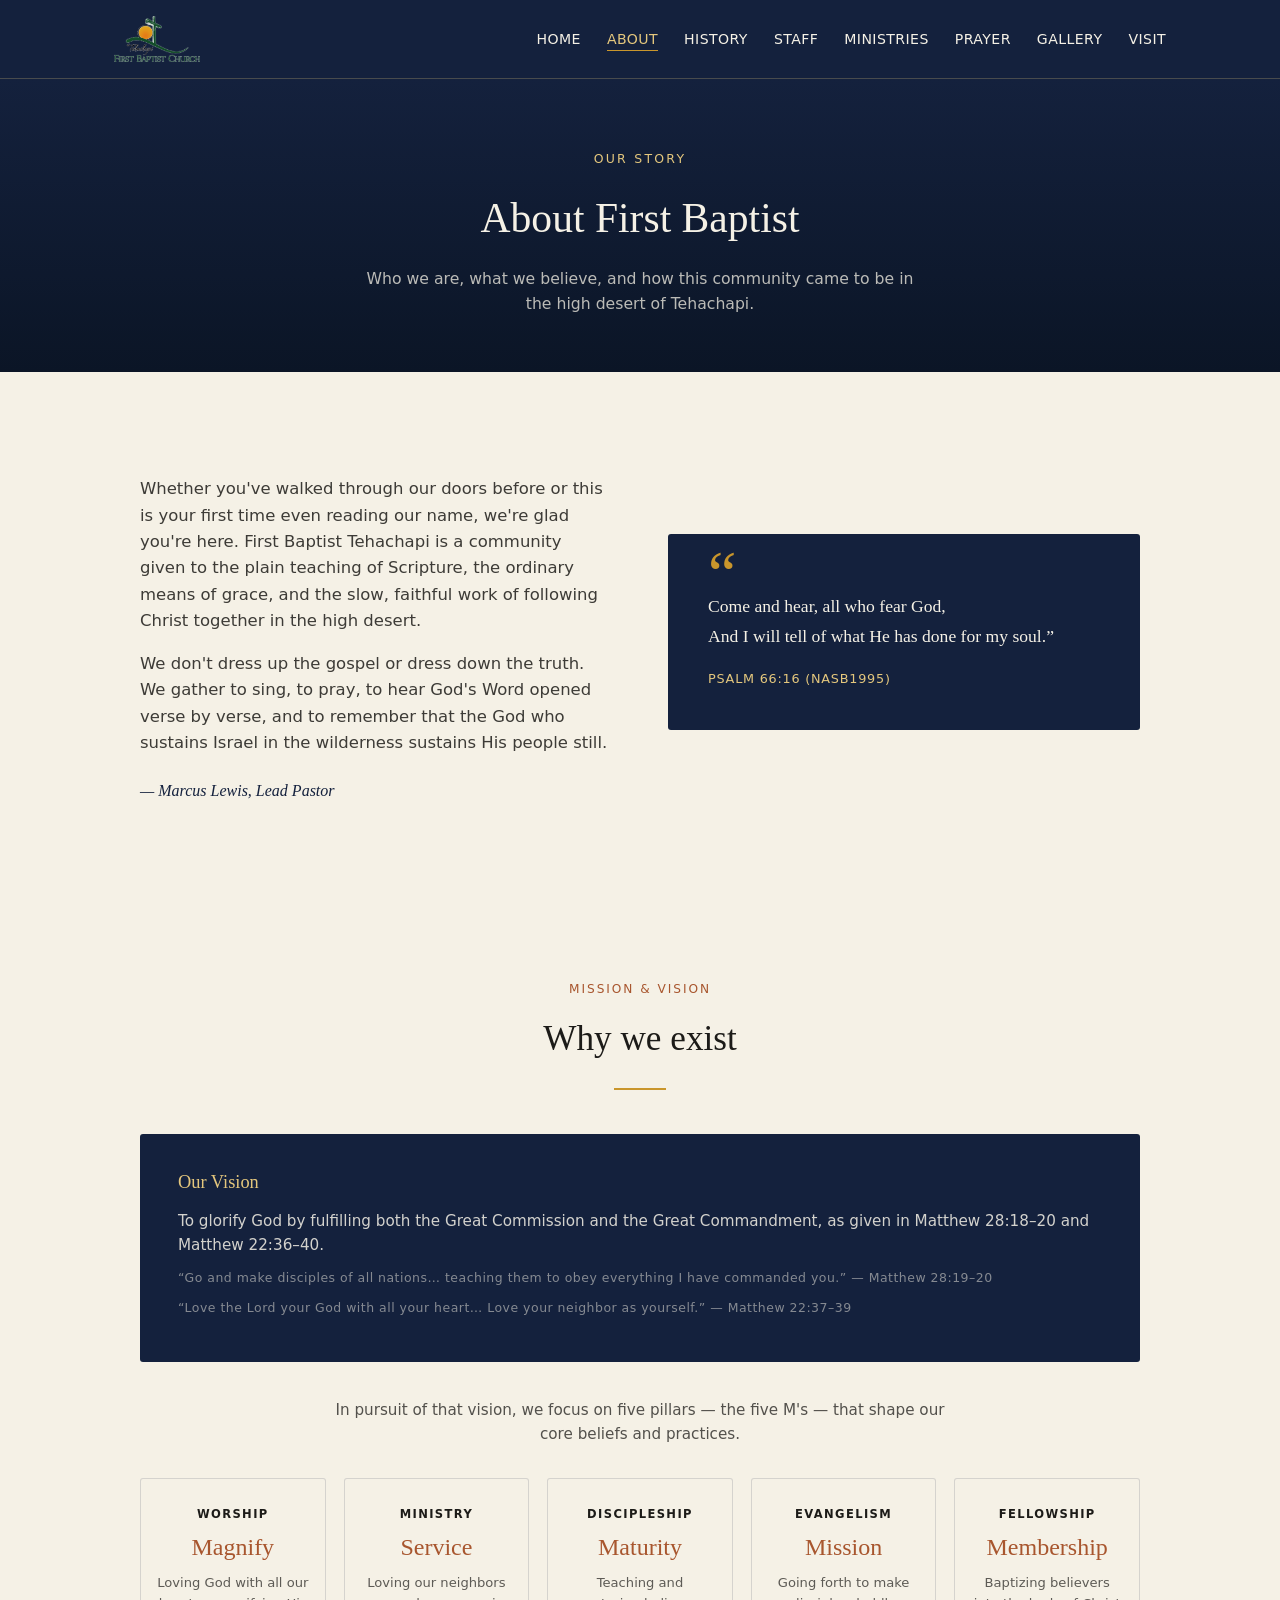
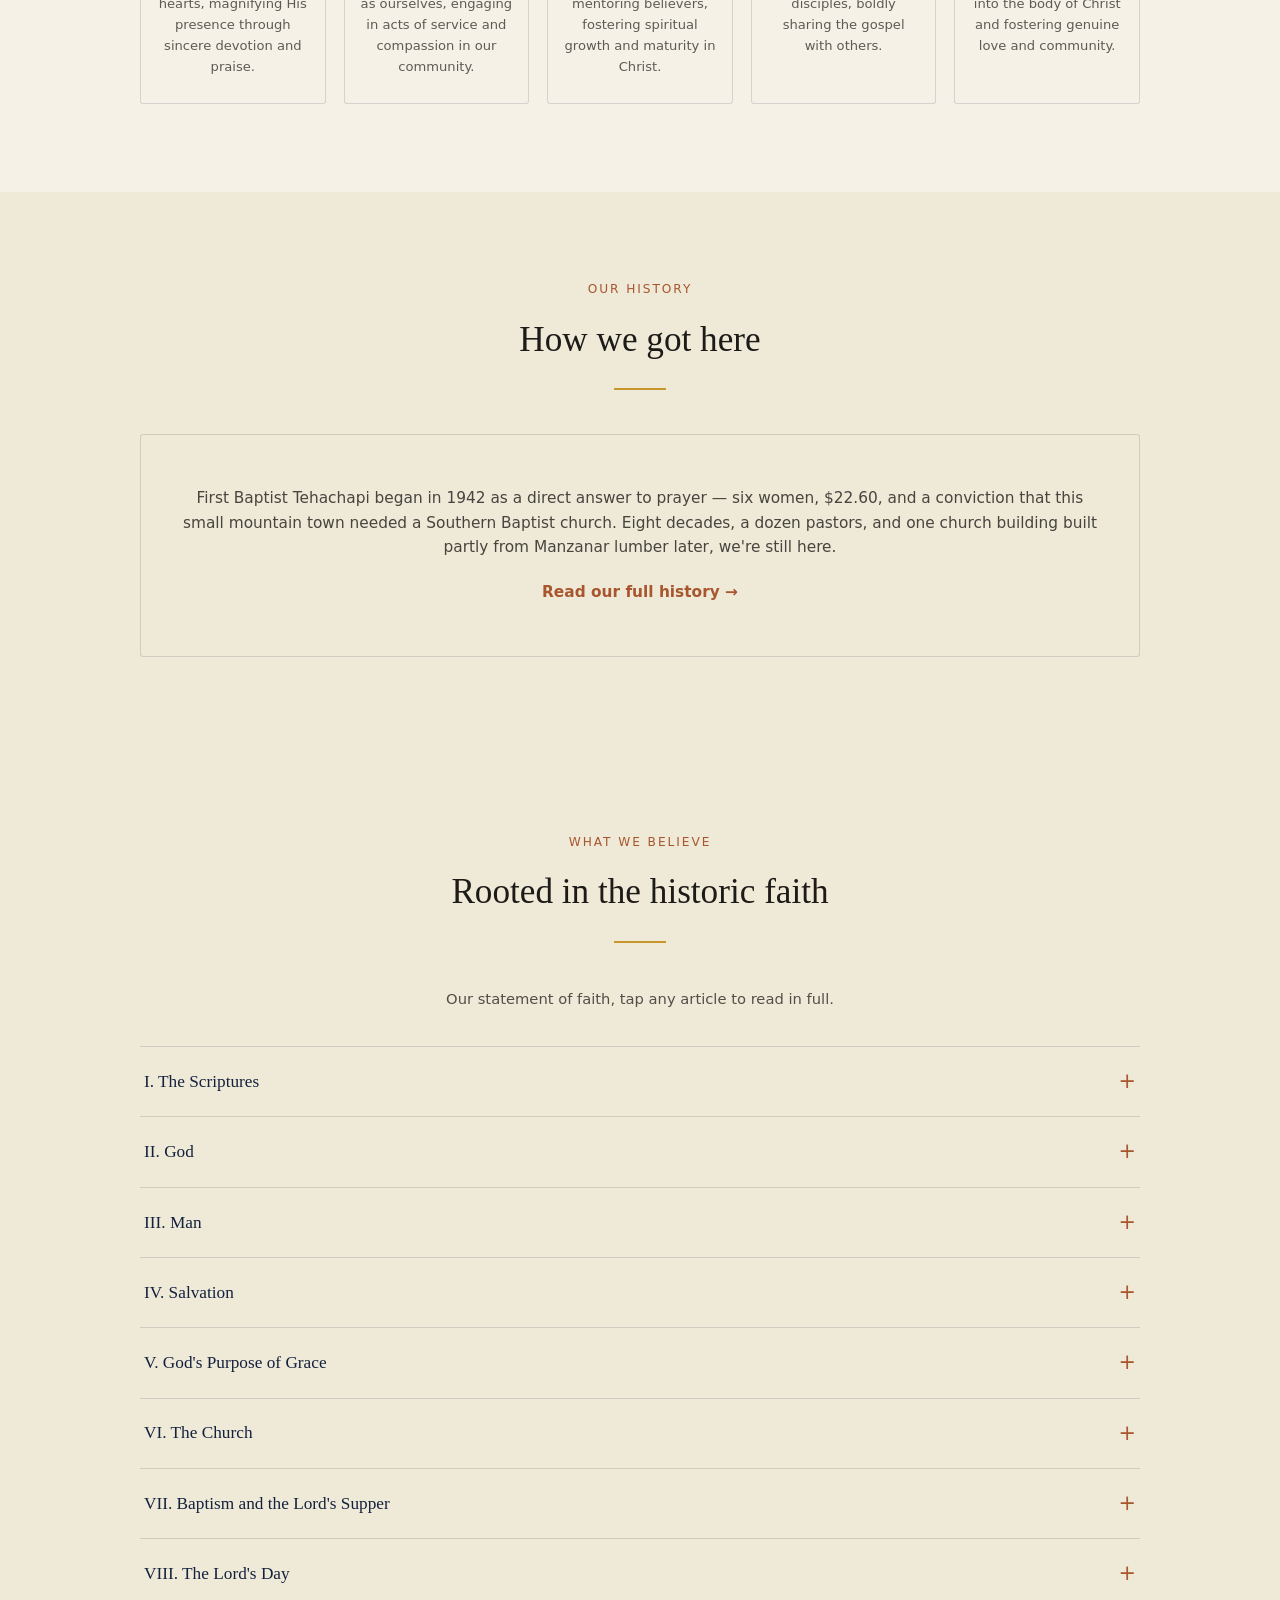
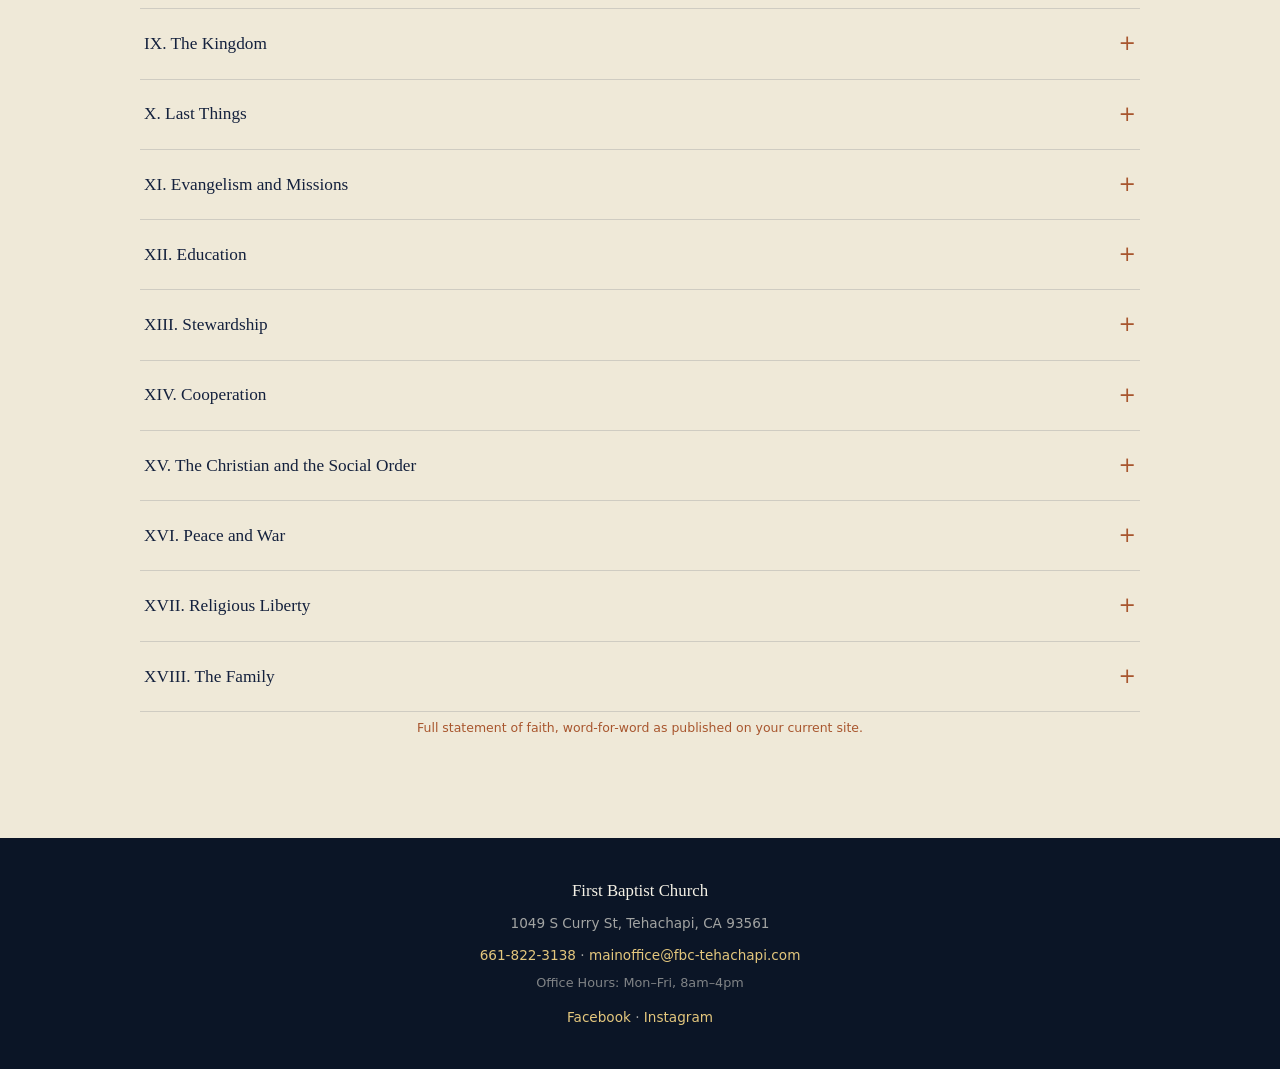
==== commit 581bf265: "Add files via upload" ====
--- a/about.html
+++ b/about.html
@@ -64,41 +64,31 @@
       <p class="ref">&ldquo;Love the Lord your God with all your heart&hellip; Love your neighbor as yourself.&rdquo; &mdash; Matthew 22:37&ndash;39</p>
     </div>
     <p style="text-align:center; max-width:640px; margin:0 auto 32px; color:rgba(28,27,24,0.75); font-size:0.95rem;">In pursuit of that vision, we focus on five pillars &mdash; the five M's &mdash; that shape our core beliefs and practices.</p>
-    <div class="five-ms fade-in">
-      <div class="five-m-row">
-        <div class="m-letter">M</div>
-        <div>
-          <h4><span class="category">Worship</span>Magnify</h4>
-          <p>Loving God with all our hearts, magnifying His presence through sincere devotion and praise.</p>
-        </div>
-      </div>
-      <div class="five-m-row">
-        <div class="m-letter">M</div>
-        <div>
-          <h4><span class="category">Ministry</span>Service</h4>
-          <p>Loving our neighbors as ourselves, engaging in acts of service and compassion in our community.</p>
-        </div>
-      </div>
-      <div class="five-m-row">
-        <div class="m-letter">M</div>
-        <div>
-          <h4><span class="category">Discipleship</span>Maturity</h4>
-          <p>Teaching and mentoring believers, fostering spiritual growth and maturity in Christ.</p>
-        </div>
-      </div>
-      <div class="five-m-row">
-        <div class="m-letter">M</div>
-        <div>
-          <h4><span class="category">Evangelism</span>Mission</h4>
-          <p>Going forth to make disciples, boldly sharing the gospel with others.</p>
-        </div>
-      </div>
-      <div class="five-m-row">
-        <div class="m-letter">M</div>
-        <div>
-          <h4><span class="category">Fellowship</span>Membership</h4>
-          <p>Baptizing believers into the body of Christ and fostering genuine love and community.</p>
-        </div>
+    <div class="pillars fade-in">
+      <div class="pillar">
+        <div class="category">Worship</div>
+        <div class="m-word">Magnify</div>
+        <p>Loving God with all our hearts, magnifying His presence through sincere devotion and praise.</p>
+      </div>
+      <div class="pillar">
+        <div class="category">Ministry</div>
+        <div class="m-word">Service</div>
+        <p>Loving our neighbors as ourselves, engaging in acts of service and compassion in our community.</p>
+      </div>
+      <div class="pillar">
+        <div class="category">Discipleship</div>
+        <div class="m-word">Maturity</div>
+        <p>Teaching and mentoring believers, fostering spiritual growth and maturity in Christ.</p>
+      </div>
+      <div class="pillar">
+        <div class="category">Evangelism</div>
+        <div class="m-word">Mission</div>
+        <p>Going forth to make disciples, boldly sharing the gospel with others.</p>
+      </div>
+      <div class="pillar">
+        <div class="category">Fellowship</div>
+        <div class="m-word">Membership</div>
+        <p>Baptizing believers into the body of Christ and fostering genuine love and community.</p>
       </div>
     </div>
   </div>
--- a/styles.css
+++ b/styles.css
@@ -247,16 +247,22 @@
 }
 .five-m-row p{margin:0; font-size:0.92rem; color:rgba(28,27,24,0.75);}
 
-/* Mission / Vision pillars (legacy, unused) */
+/* Mission / Vision — Five M's horizontal blocks */
 .pillars{
-  display:grid; grid-template-columns:repeat(5, 1fr); gap:20px;
+  display:grid; grid-template-columns:repeat(5, 1fr); gap:18px;
 }
 .pillar{
   background:var(--parchment); border:1px solid var(--line); border-radius:3px;
-  padding:22px 18px; text-align:center;
-}
-.pillar .num{font-family:var(--serif); color:var(--clay); font-size:1.3rem; margin-bottom:8px;}
-.pillar h4{font-family:var(--serif); font-weight:400; font-size:1.02rem; margin:0 0 8px;}
+  padding:26px 16px; text-align:center;
+}
+.pillar .category{
+  font-family:var(--sans); font-size:0.72rem; letter-spacing:0.12em; text-transform:uppercase;
+  color:var(--ink); margin-bottom:10px; font-weight:bold;
+}
+.pillar .m-word{
+  font-family:var(--serif); color:var(--clay); font-size:1.5rem;
+  margin-bottom:12px; line-height:1.1;
+}
 .pillar p{font-size:0.82rem; color:rgba(28,27,24,0.7); margin:0;}
 @media (max-width:900px){.pillars{grid-template-columns:repeat(2, 1fr);}}
 @media (max-width:500px){.pillars{grid-template-columns:1fr;}}
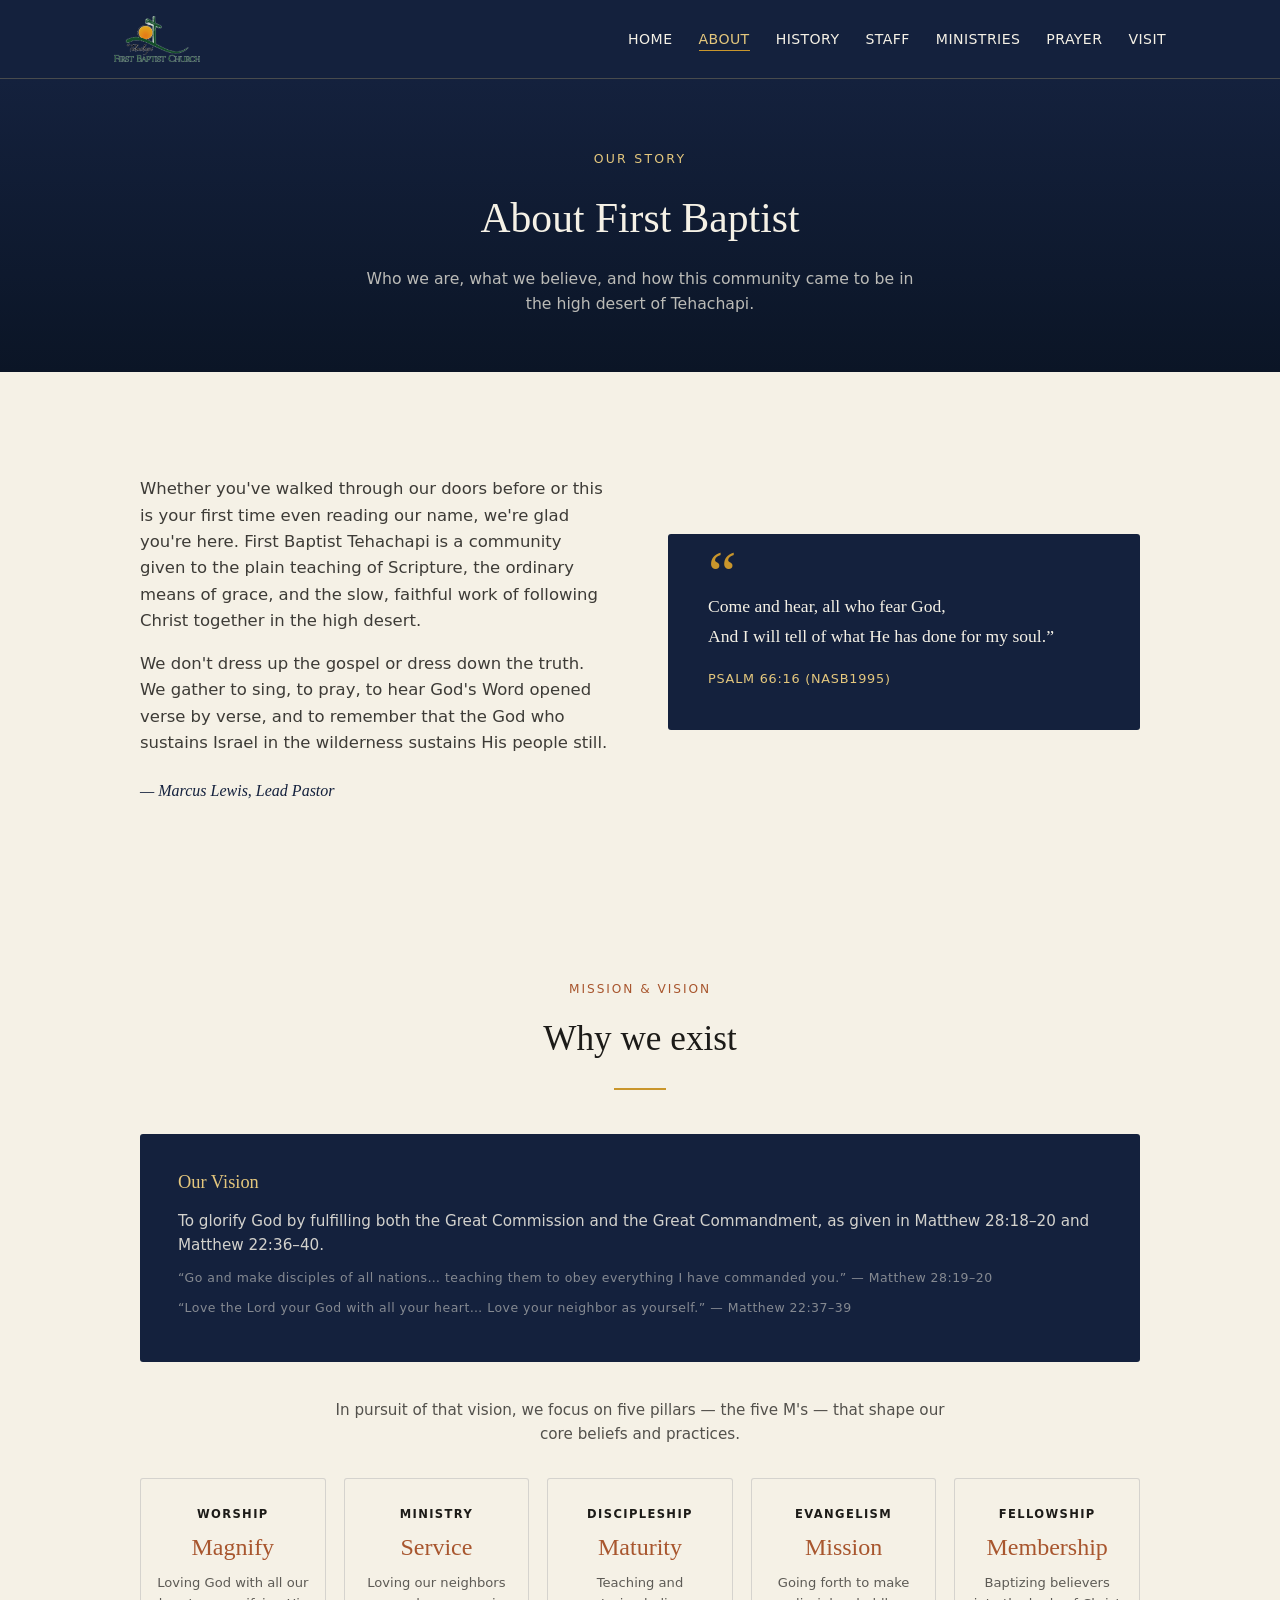
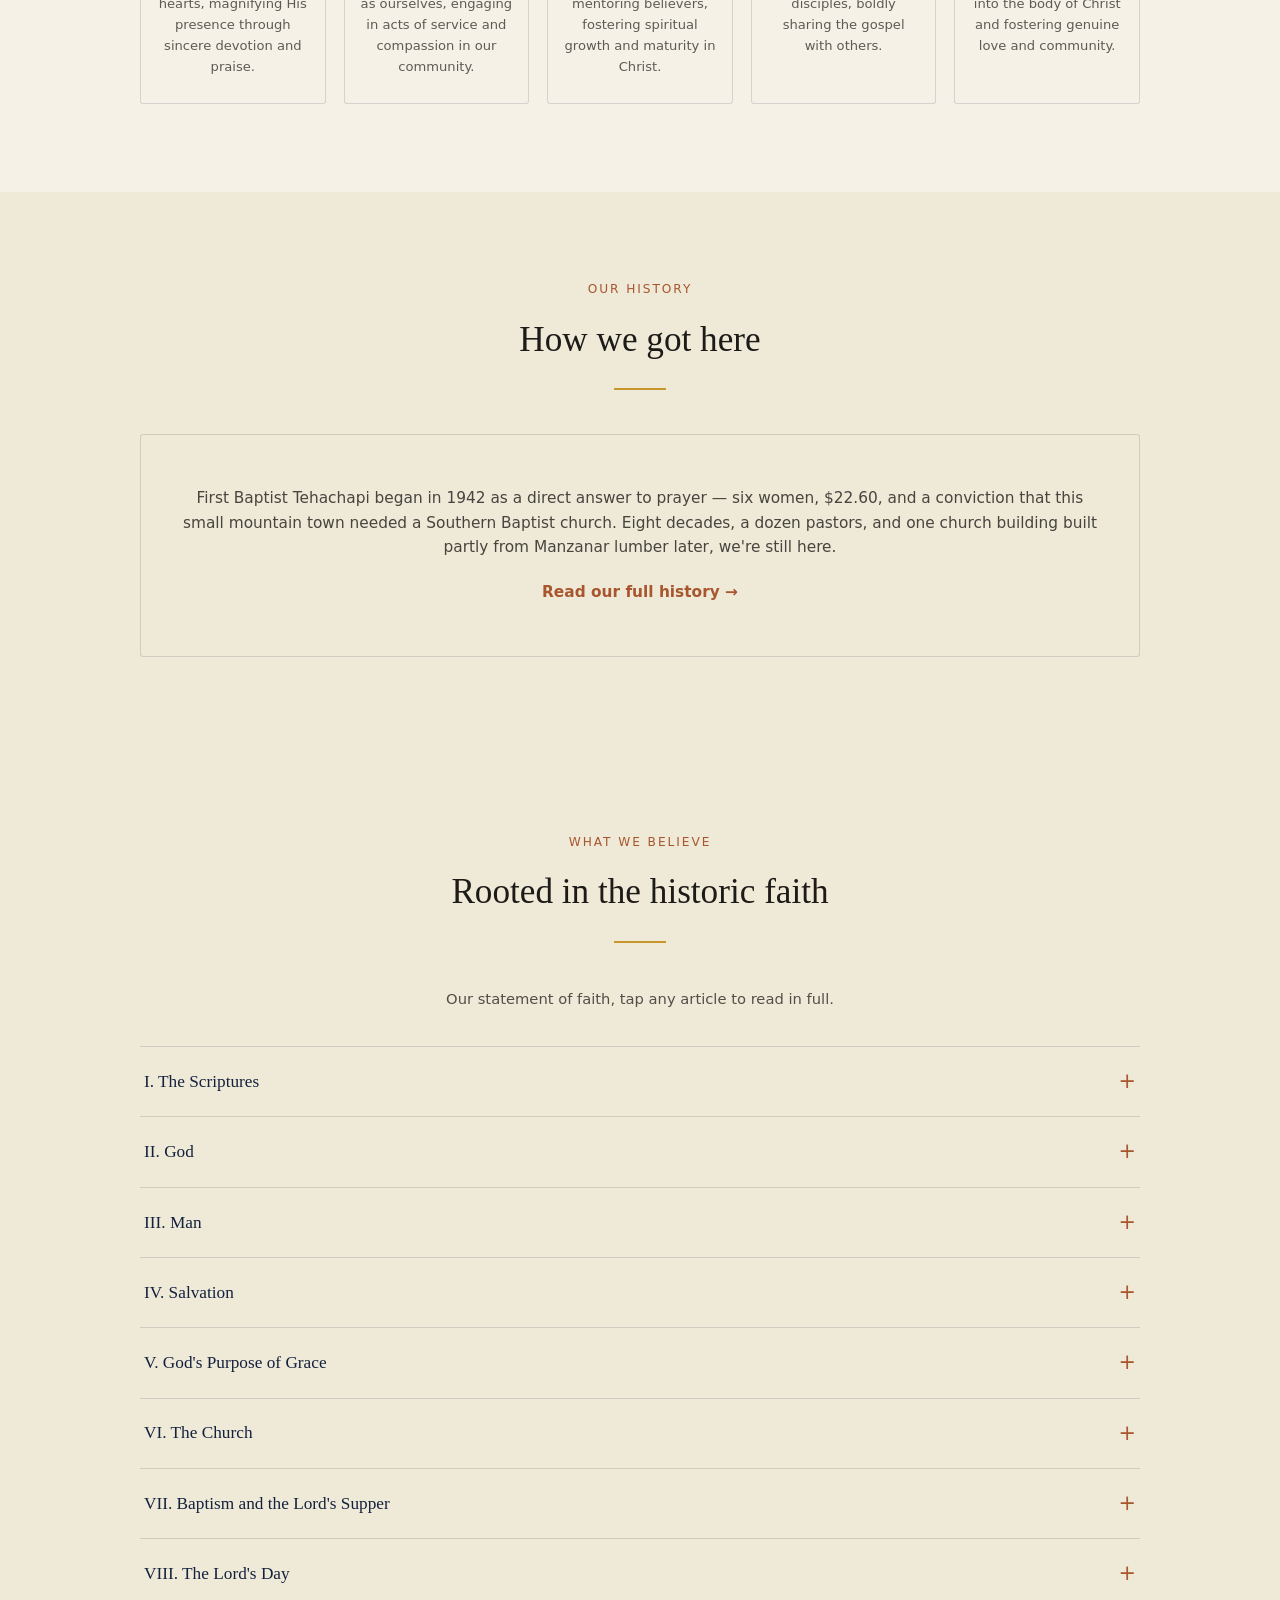
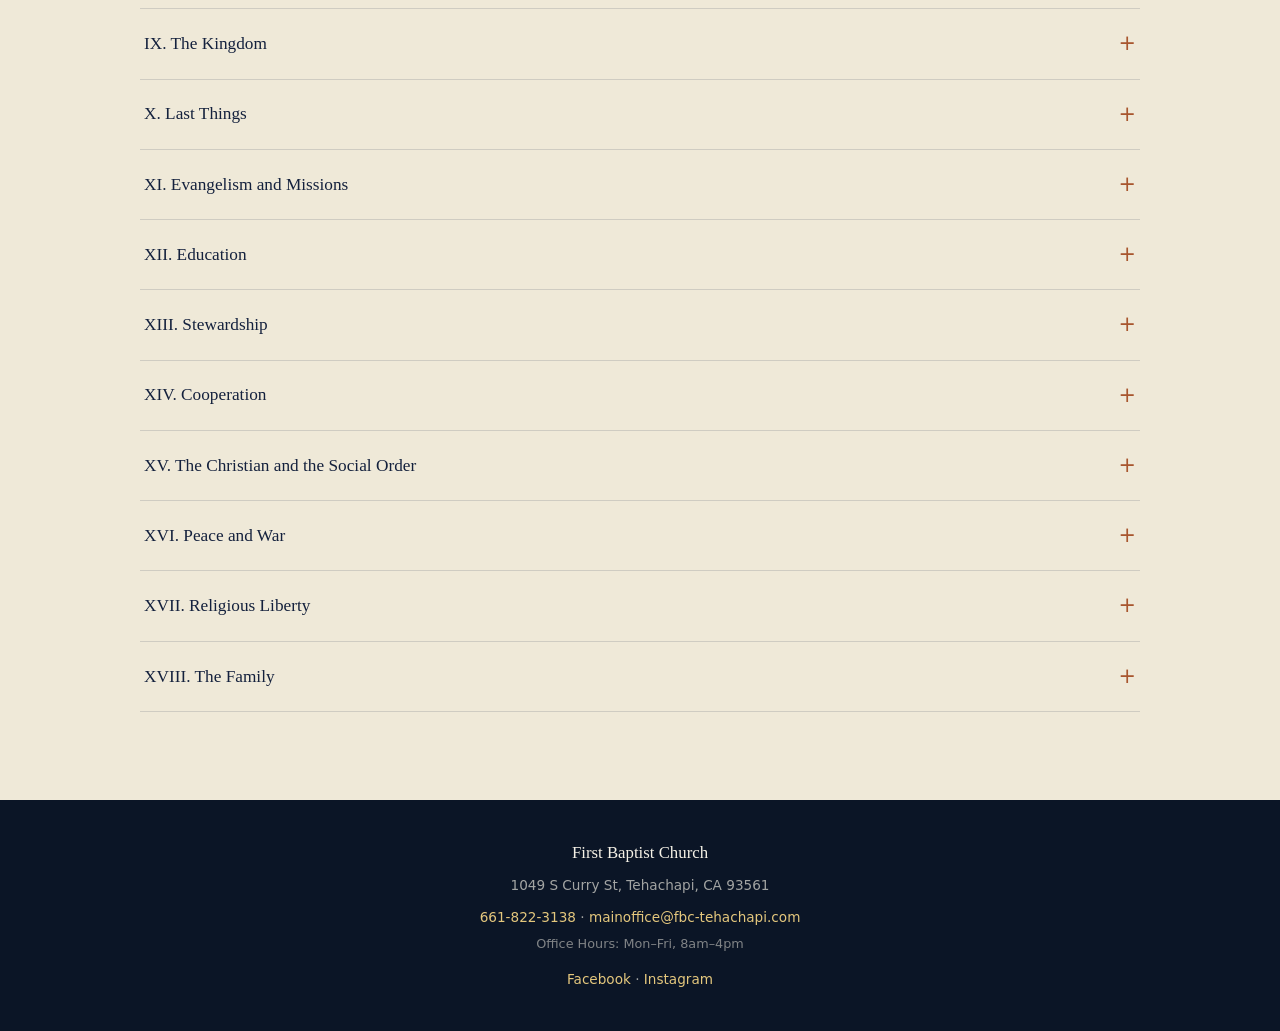
==== commit 920aff72: "Add files via upload" ====
--- a/about.html
+++ b/about.html
@@ -20,7 +20,6 @@
         <li><a href="staff.html">Staff</a></li>
         <li><a href="ministries.html">Ministries</a></li>
         <li><a href="prayer-requests.html">Prayer</a></li>
-        <li><a href="gallery.html">Gallery</a></li>
         <li><a href="index.html#visit">Visit</a></li>
       </ul>
     </nav>
@@ -281,7 +280,6 @@
       </details>
 
     </div>
-    <p class="edit-note">Full statement of faith, word-for-word as published on your current site.</p>
   </div>
 </section>
 
--- a/styles.css
+++ b/styles.css
@@ -365,6 +365,12 @@
   font-family:var(--serif); font-size:1.6rem; letter-spacing:0.04em;
   border:3px solid var(--gold-soft);
 }
+.staff-photo-img{
+  width:132px; height:132px; border-radius:50%;
+  margin:0 auto 18px;
+  object-fit:cover;
+  border:3px solid var(--gold-soft);
+}
 .staff-card h3{font-family:var(--serif); font-weight:400; font-size:1.15rem; margin:0 0 4px;}
 .staff-role{font-size:0.78rem; letter-spacing:0.1em; text-transform:uppercase; color:var(--clay); margin-bottom:12px;}
 .staff-card p.bio{font-size:0.9rem; color:rgba(28,27,24,0.75); margin:0;}
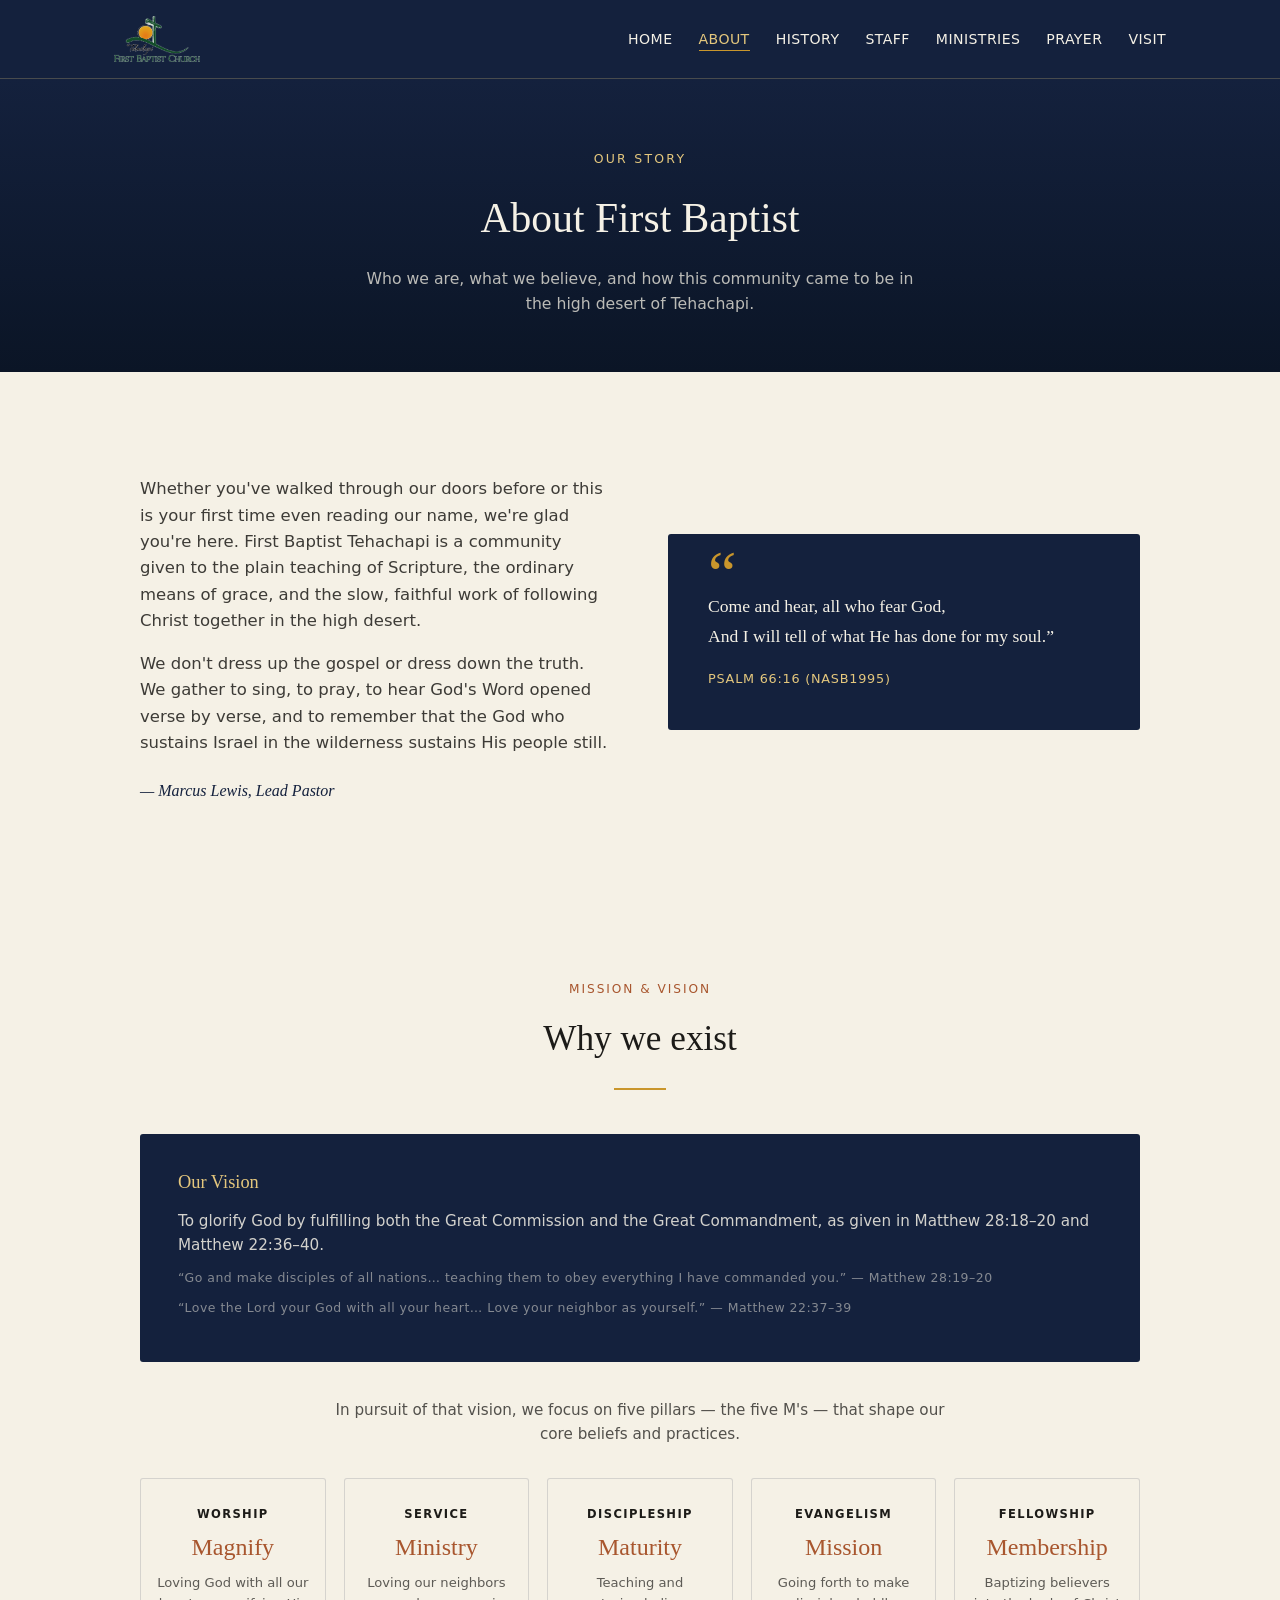
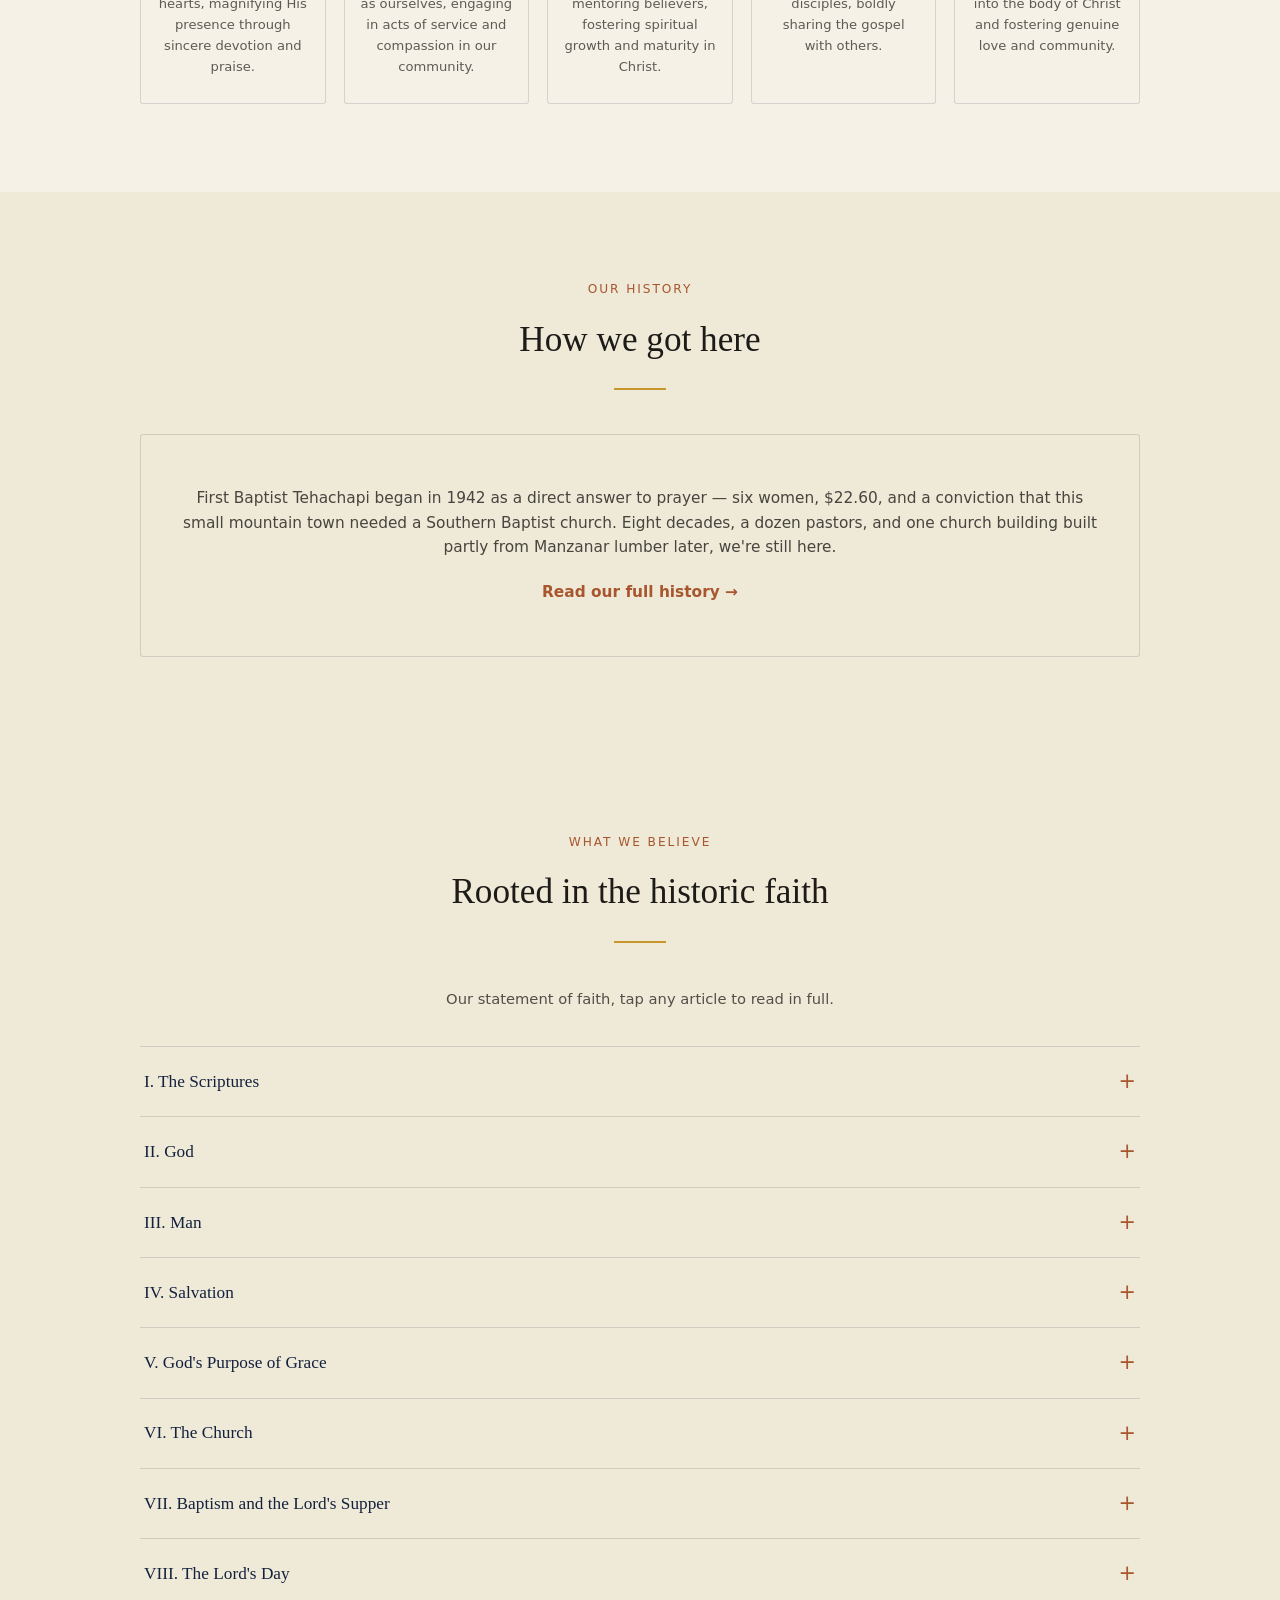
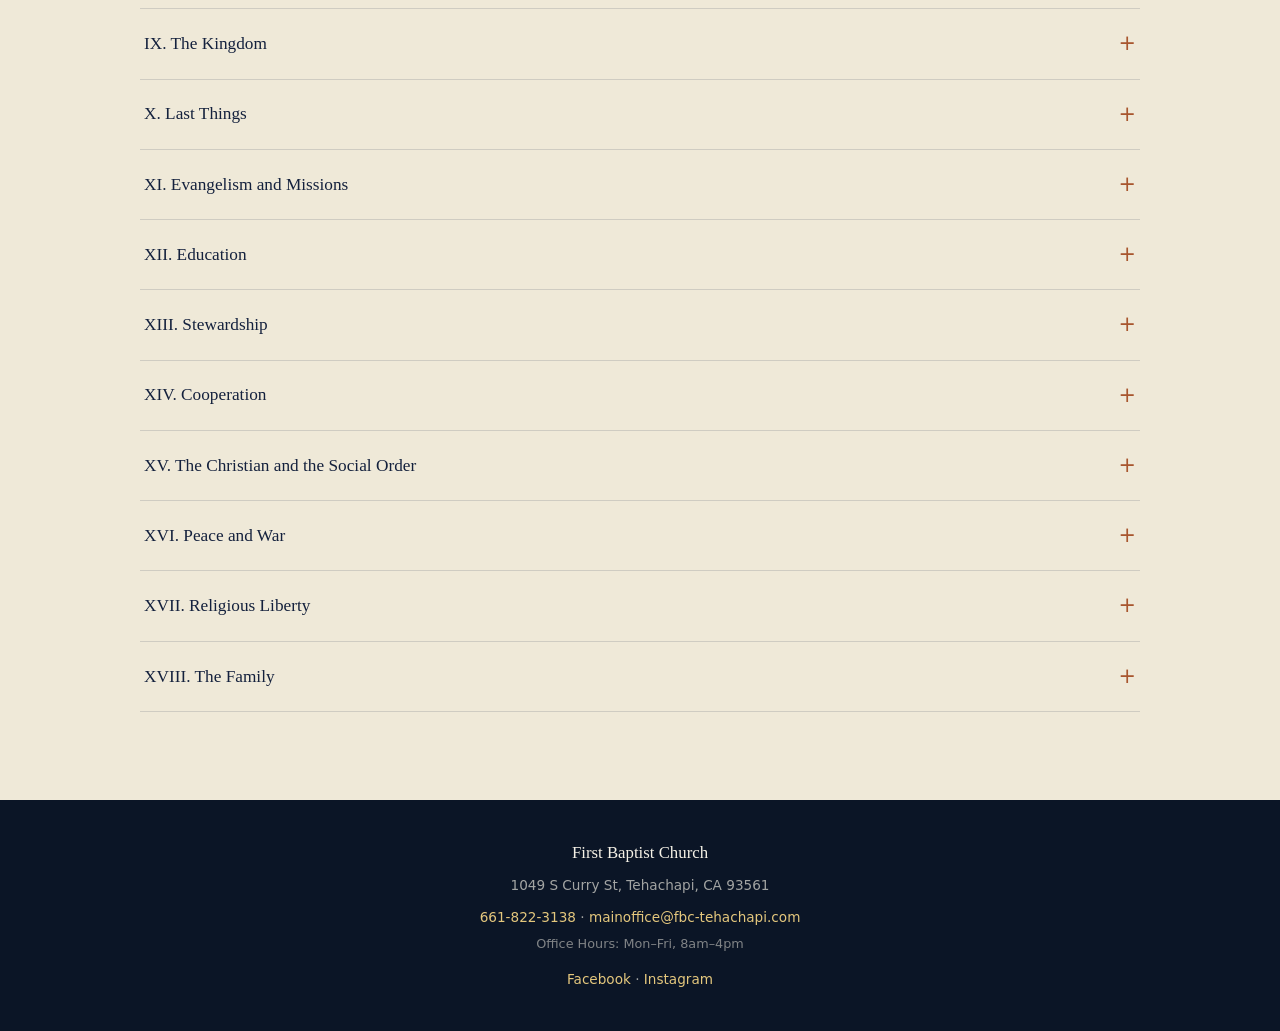
==== commit accd313c: "Add files via upload" ====
--- a/about.html
+++ b/about.html
@@ -70,8 +70,8 @@
         <p>Loving God with all our hearts, magnifying His presence through sincere devotion and praise.</p>
       </div>
       <div class="pillar">
-        <div class="category">Ministry</div>
-        <div class="m-word">Service</div>
+        <div class="category">Service</div>
+        <div class="m-word">Ministry</div>
         <p>Loving our neighbors as ourselves, engaging in acts of service and compassion in our community.</p>
       </div>
       <div class="pillar">
--- a/styles.css
+++ b/styles.css
@@ -357,17 +357,17 @@
 .staff-grid{display:grid; grid-template-columns:repeat(3, 1fr); gap:36px;}
 .staff-card{text-align:center;}
 .staff-photo{
-  width:132px; height:132px; border-radius:50%;
-  margin:0 auto 18px;
+  width:92px; height:92px; border-radius:50%;
+  margin:0 auto 16px;
   background:linear-gradient(135deg, var(--navy), var(--clay));
   color:var(--parchment);
   display:flex; align-items:center; justify-content:center;
-  font-family:var(--serif); font-size:1.6rem; letter-spacing:0.04em;
+  font-family:var(--serif); font-size:1.3rem; letter-spacing:0.04em;
   border:3px solid var(--gold-soft);
 }
 .staff-photo-img{
-  width:132px; height:132px; border-radius:50%;
-  margin:0 auto 18px;
+  width:92px; height:92px; border-radius:50%;
+  margin:0 auto 16px;
   object-fit:cover;
   border:3px solid var(--gold-soft);
 }
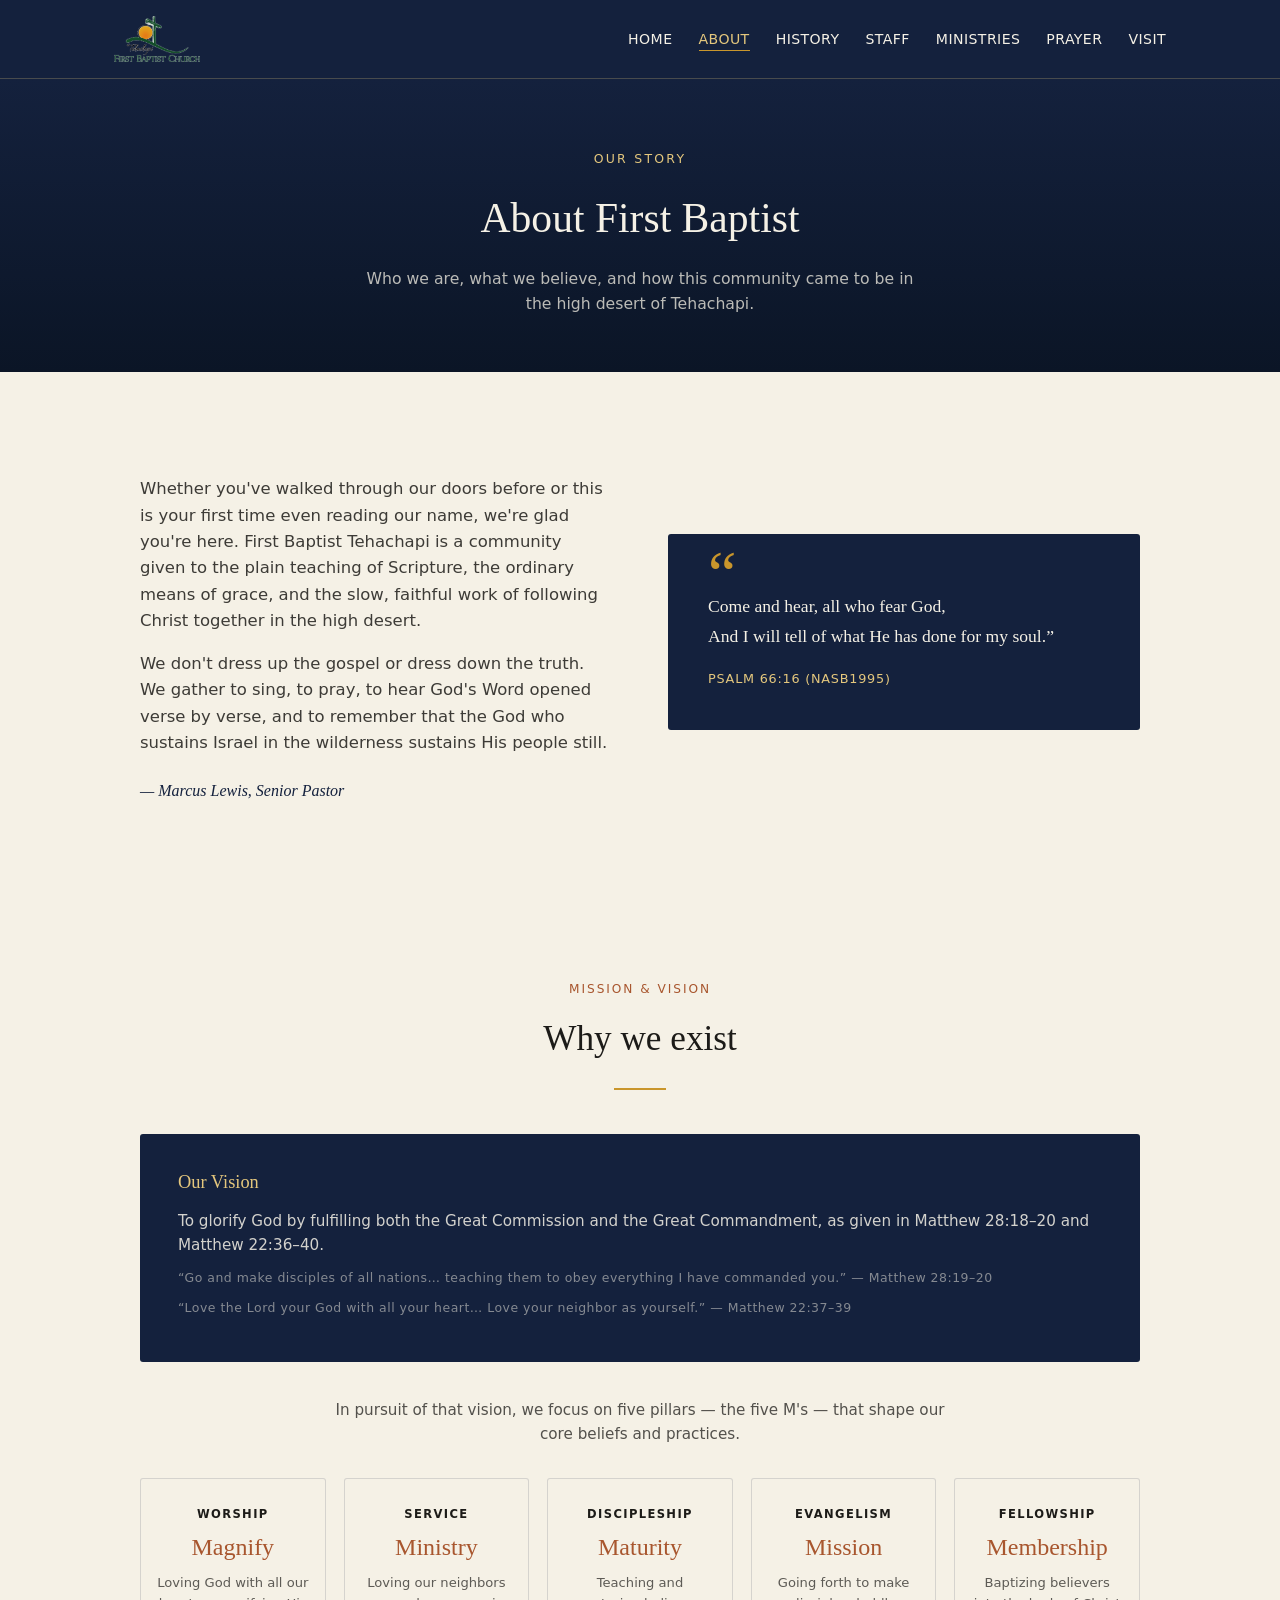
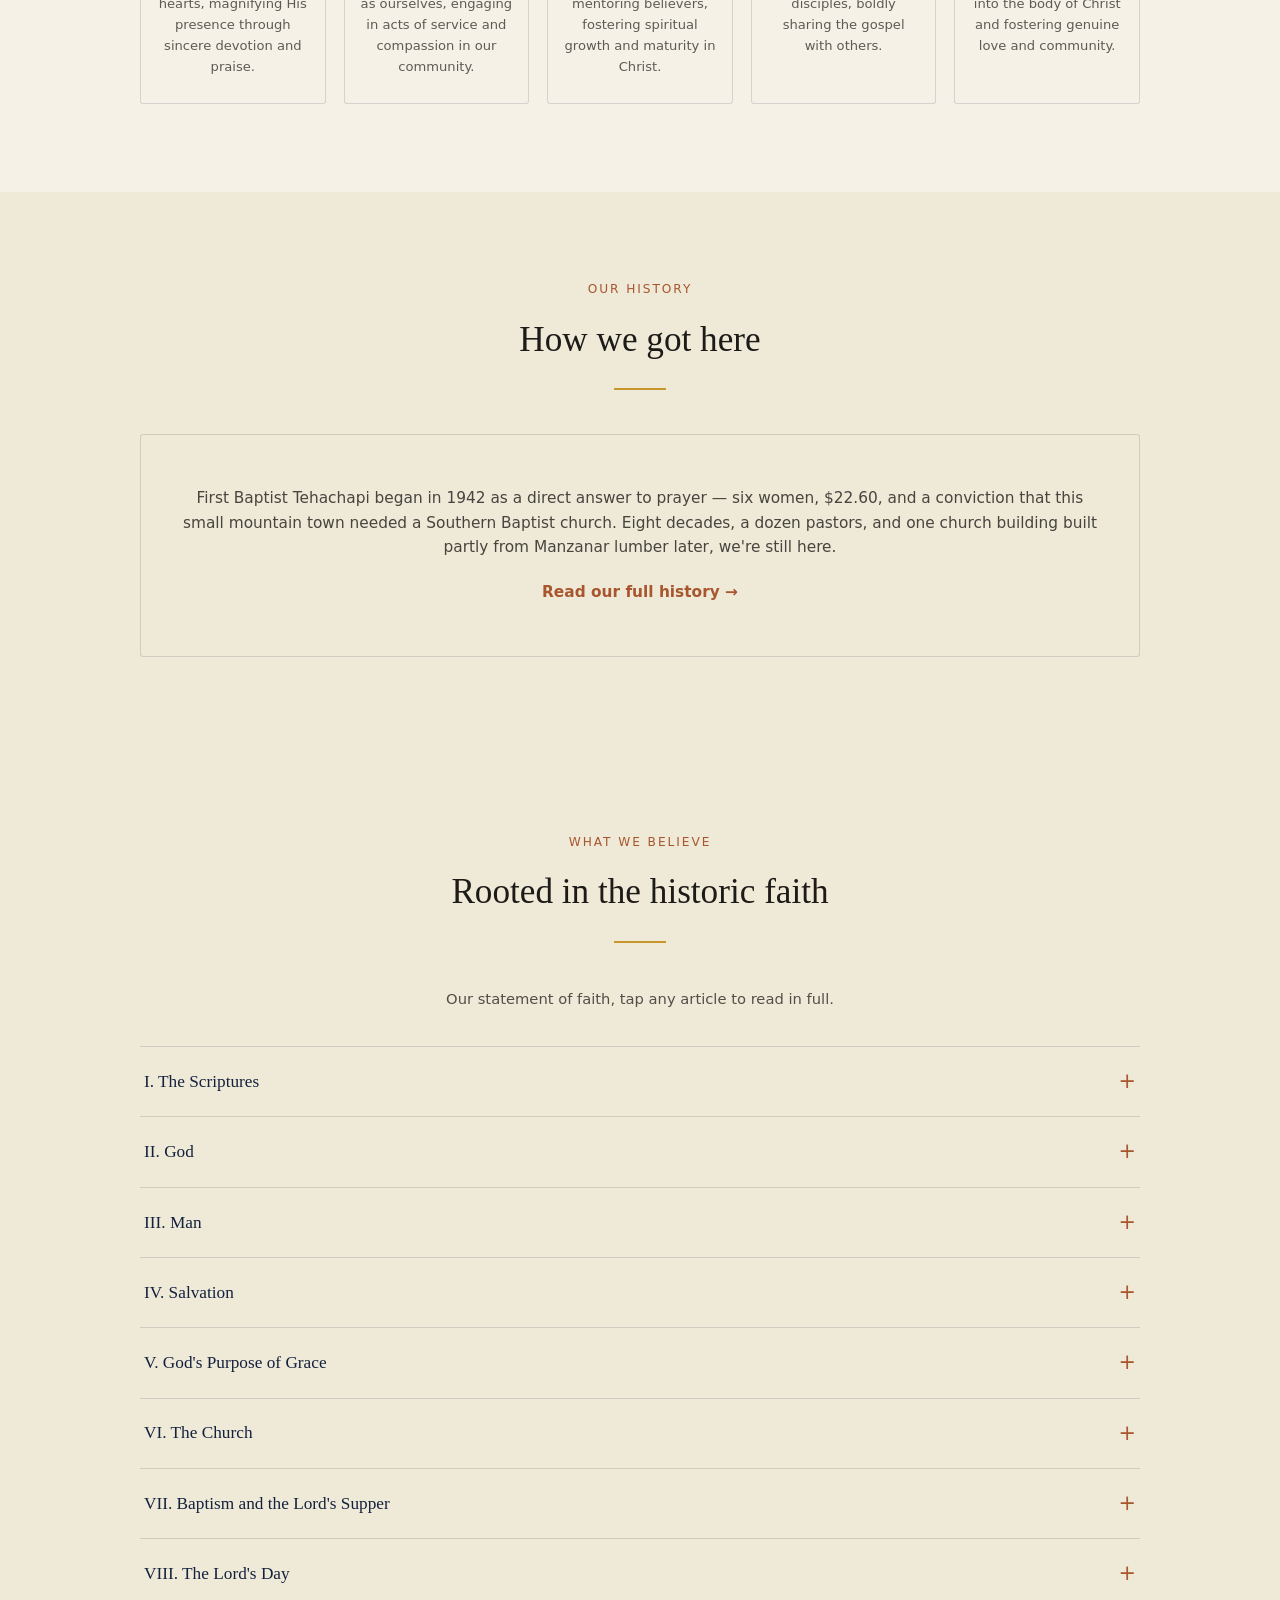
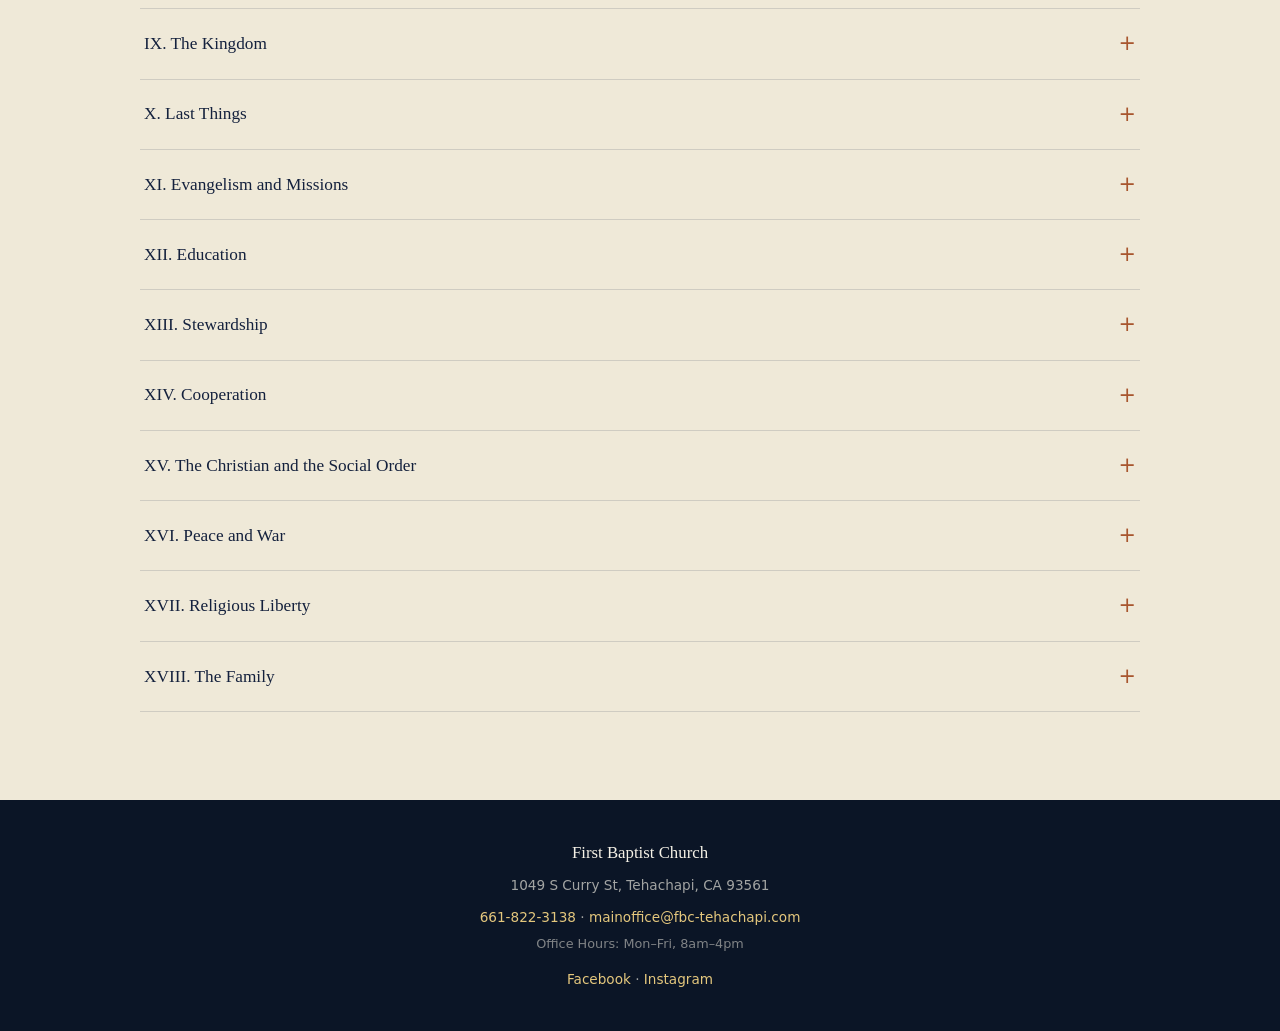
==== commit b41b313b: "Add files via upload" ====
--- a/about.html
+++ b/about.html
@@ -38,7 +38,7 @@
       <div>
         <p>Whether you've walked through our doors before or this is your first time even reading our name, we're glad you're here. First Baptist Tehachapi is a community given to the plain teaching of Scripture, the ordinary means of grace, and the slow, faithful work of following Christ together in the high desert.</p>
         <p>We don't dress up the gospel or dress down the truth. We gather to sing, to pray, to hear God's Word opened verse by verse, and to remember that the God who sustains Israel in the wilderness sustains His people still.</p>
-        <div class="signature">— Marcus Lewis, Lead Pastor</div>
+        <div class="signature">— Marcus Lewis, Senior Pastor</div>
       </div>
       <div class="welcome-mark">
         Come and hear, all who fear God,<br>
